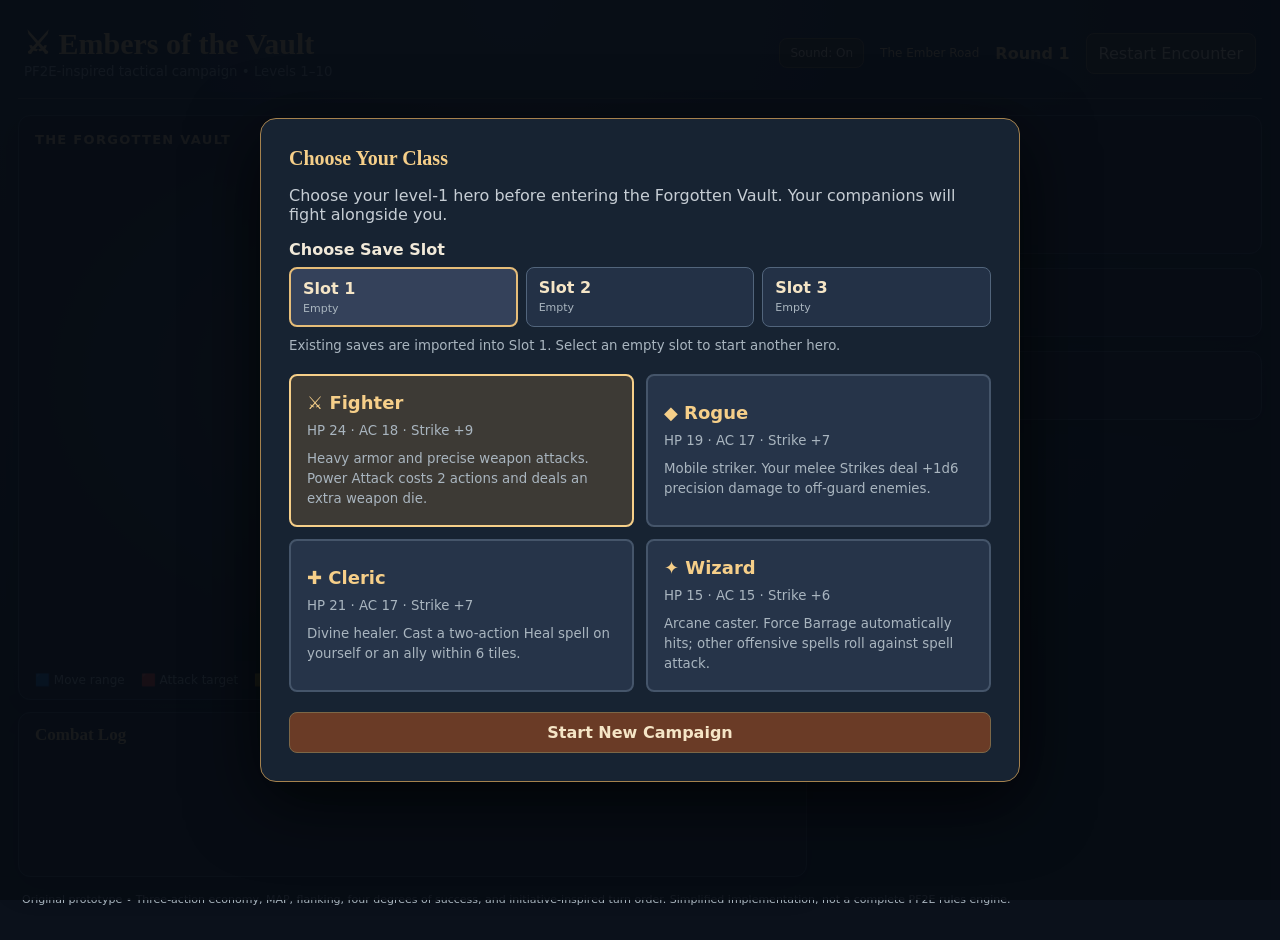
==== preview/index.html @ 152d39b6 "Restore pre-ambush baseline; develop new ambush behavior on feature branch" ====
<!doctype html><html lang="en"><head><meta charset="utf-8"><meta name="viewport" content="width=device-width,initial-scale=1"><title>Embers of the Vault</title><style>:root{color-scheme:dark;font-family:Inter,system-ui,Segoe UI,sans-serif;background:#0b111b;color:#f1e9d9}*{box-sizing:border-box}body{margin:0;background:radial-gradient(circle at 40% 0%,#26364a,#0b111b 70%)}button{font:inherit;cursor:pointer;border:1px solid #7c6747;background:#332b26;color:#f5e5c6;border-radius:8px;padding:10px 12px}button:hover:not(:disabled){background:#59412c;border-color:#f0b967}button:disabled{opacity:.35;cursor:default}#app{max-width:1510px;margin:auto;padding:18px}header{display:flex;justify-content:space-between;align-items:center;padding:8px 6px 18px;border-bottom:1px solid #4d4d50}h1{font-family:Georgia,serif;font-size:30px;color:#f6cf89;margin:0}small,.hint,footer{color:#a9b5bf}h2{font-family:Georgia,serif;color:#f6cf89;font-size:20px;margin:0 0 12px}.header-right{display:flex;align-items:center;gap:16px}#round{color:#f6cf89;font-weight:700}main{display:grid;grid-template-columns:minmax(0,1.8fr) minmax(320px,1fr);gap:16px;margin-top:16px}.arena,.panel{border:1px solid #39485a;border-radius:12px;background:#131c29;box-shadow:0 8px 30px #0005}.arena{min-height:650px;overflow:hidden}.scene-title{display:flex;justify-content:space-between;gap:12px;padding:16px;color:#e6c28b;font-weight:700;letter-spacing:.1em;font-size:13px}.scene-title span{color:#9fadb9;font-weight:400;letter-spacing:0}#battlefield{width:100%;background:radial-gradient(ellipse at 50% 44%,#32404a,#101823 73%)}#board{display:block;width:100%;height:auto;max-height:660px}.legend{display:flex;flex-wrap:wrap;gap:16px;padding:12px 16px;color:#b6c1c9;font-size:12px}aside{display:flex;flex-direction:column;gap:14px}.panel{padding:16px}.action-pips{display:flex;gap:8px;margin:12px 0}.pip{width:30px;height:30px;border:2px solid #e7bd73;border-radius:50%;background:#a96e31;box-shadow:0 0 10px #b87c3770}.pip.spent{background:transparent;opacity:.4}.actions{display:grid;grid-template-columns:1fr 1fr;gap:8px}.actions button{min-height:43px;text-align:left}.actions button.active{border-color:#68d5ff;background:#234354}.actions button.full{grid-column:1/-1;text-align:center;background:#6a3b26}.hint{font-size:13px;min-height:32px;line-height:1.5}.stats{display:flex;gap:8px;flex-wrap:wrap;font-size:13px}.stat{background:#263449;padding:7px;border-radius:6px}.unit-row{display:flex;align-items:center;gap:9px;padding:8px 0;border-bottom:1px solid #344052;font-size:13px}.unit-row:last-child{border:0}.unit-row .name{flex:1}.unit-row .hp{font-variant-numeric:tabular-nums;color:#e7caa0}.unit-row.dead{opacity:.35}.bar{width:75px;height:7px;background:#513333;border-radius:9px;overflow:hidden}.bar>div{height:100%;background:#65b879}.log-panel{flex:1;min-height:210px}#log{height:210px;overflow-y:auto;font-size:12px;line-height:1.55;color:#cad4dd}#log p{margin:0;padding:5px 0;border-bottom:1px solid #273343}#log strong{color:#eac68b}footer{font-size:11px;padding:16px 4px}.tile{stroke:#64717a;stroke-width:1.5;cursor:pointer}.tile:hover{stroke:#ffdf9c;stroke-width:3}.unit{cursor:pointer}.unit text{pointer-events:none;font-weight:800;paint-order:stroke;stroke:#111827;stroke-width:4px}.target-ring{fill:none;stroke:#f46e67;stroke-width:4;stroke-dasharray:7 5}.selected-ring{fill:none;stroke:#f9d782;stroke-width:4}@media(max-width:900px){main{grid-template-columns:1fr}.arena{min-height:0}.scene-title{flex-direction:column}.panel{padding:13px}}

.class-screen{position:fixed;inset:0;z-index:20;background:#070c14ee;display:flex;align-items:center;justify-content:center;padding:20px;overflow:auto}.class-screen.hidden{display:none}.class-dialog{width:min(760px,100%);padding:28px;border:1px solid #a5824e;border-radius:16px;background:#172332;box-shadow:0 20px 70px #000b}.class-dialog>p{color:#c6cdd4}.class-choices{display:grid;grid-template-columns:repeat(2,minmax(0,1fr));gap:12px;margin:20px 0}.class-choice{padding:16px;text-align:left;min-height:145px;background:#263449;border:2px solid #45556a}.class-choice.selected{border-color:#f6cf89;background:#3d3a35}.class-choice strong{display:block;color:#f6cf89;font-size:18px}.class-choice small{display:block;margin-top:8px;line-height:1.5}.begin-game{width:100%;font-weight:700;background:#6a3b26}.class-choices button:focus-visible,.begin-game:focus-visible{outline:3px solid #68d5ff;outline-offset:2px}@media(max-width:600px){.class-choices{grid-template-columns:1fr}.class-dialog{padding:18px}}

.campaign-stats{display:grid;grid-template-columns:repeat(3,1fr);gap:10px;margin:18px 0}.campaign-stats>div{padding:12px;background:#263449;border-radius:8px}.campaign-stats strong{display:block;color:#f6cf89;font-size:19px}.campaign-buttons{display:flex;flex-wrap:wrap;gap:10px;margin-top:20px}.campaign-buttons button:first-child{flex:1;background:#6a3b26}.campaign-buttons button:disabled{opacity:.35}.begin-game.secondary{margin-top:10px;background:#263449}#campaignInventory{line-height:1.8;color:#d4dce2}#campaignStory{line-height:1.6}#campaignBadge{font-size:12px;color:#eac68b}h3{color:#eac68b;font-family:Georgia,serif}@media(max-width:600px){.campaign-stats{grid-template-columns:1fr}.campaign-buttons{flex-direction:column}}

.camp-options{display:grid;grid-template-columns:repeat(2,minmax(0,1fr));gap:9px;margin:10px 0 20px}.camp-option{display:block;text-align:left;background:#263449;border:1px solid #586777;border-radius:8px;padding:10px;min-height:54px}.camp-option.selected{border:2px solid #f6cf89;background:#3c3c35}.camp-option:disabled{opacity:.4}.camp-option small{display:block;line-height:1.5;margin-top:5px}.camp-option strong{color:#f6cf89}.camp-note{color:#b6c1c9;font-size:13px;grid-column:1/-1}.equipment-line{padding:7px 0;color:#d4dce2}@media(max-width:600px){.camp-options{grid-template-columns:1fr}}

.hero-sheet{background:#202e40;border:1px solid #45576d;border-radius:10px;padding:14px;margin:10px 0 22px}.hero-sheet-head{display:flex;justify-content:space-between;gap:10px;align-items:center;color:#f6cf89}.hero-sheet-head span{color:#b6c1c9;font-size:12px}.hero-sheet-grid{display:grid;grid-template-columns:repeat(4,minmax(0,1fr));gap:8px;margin:14px 0}.hero-sheet-grid>div{background:#304057;border-radius:7px;padding:10px}.hero-sheet-grid small{display:block;color:#b6c1c9;font-size:11px}.hero-sheet-grid strong{display:block;font-size:22px;color:#f6cf89;margin-top:3px}.hero-breakdown{display:grid;grid-template-columns:max-content 1fr;gap:8px 14px;font-size:12px;color:#c9d2db;line-height:1.5}.hero-breakdown strong{color:#eac68b}@media(max-width:600px){.hero-sheet-grid{grid-template-columns:repeat(2,1fr)}.hero-breakdown{grid-template-columns:1fr;gap:3px}.hero-breakdown span{margin-bottom:8px}}

/* Combat layout: map and compact scrolling log share the left column. */
.battle-column{display:flex;flex-direction:column;gap:12px;min-width:0}
.battle-column .arena{min-height:0}
.battle-column #board{max-height:min(56vh,560px)}
.battle-column .log-panel{flex:none;min-height:0;padding:12px 16px}
.battle-column .log-panel h2{font-size:17px;margin-bottom:7px}
.battle-column #log{height:112px;overflow-y:auto}
@media(max-width:900px){.battle-column #board{max-height:60vh}.battle-column #log{height:110px}}

.world-map{position:relative;min-height:240px;border-radius:12px;overflow:hidden;margin:12px 0 22px;background:radial-gradient(ellipse at 65% 30%,#564a45,#243b42 65%,#1a2835);border:1px solid #6e695d}.world-links{position:absolute;inset:0;width:100%;height:100%}.world-links line{stroke:#e1b77a88;stroke-width:.55;stroke-dasharray:1.5 1.5}.map-node{position:absolute;transform:translate(-50%,-50%);width:20%;padding:10px 4px;z-index:1;font-size:11px;text-align:center;background:#263449e8}.map-node.available{border:2px solid #f6cf89;background:#55432d}.map-node.selected{box-shadow:0 0 0 3px #74c4d6}@media(max-width:600px){.world-map{min-height:300px}.map-node{width:25%;font-size:9px}}

/* Keep the top of tall campaign dialogs reachable on iPhone Safari. */
.class-screen{align-items:flex-start;justify-content:center;overflow-y:auto;overflow-x:hidden;-webkit-overflow-scrolling:touch;overscroll-behavior-y:contain;min-height:0}
.class-screen .class-dialog{flex:0 0 auto;margin:auto 0;max-width:100%}
@media(max-width:600px){.class-screen{padding:calc(12px + env(safe-area-inset-top,0px)) 12px calc(20px + env(safe-area-inset-bottom,0px))}.class-screen .class-dialog{margin:0 auto}.world-map{touch-action:pan-y}}

#exploreChoices .camp-option,#merchantChoices .camp-option{min-height:76px}#exploreChoices .camp-option:disabled,#merchantChoices .camp-option:disabled{opacity:.48}

.scouting-intel{margin:-8px 0 20px;padding:12px 14px;background:#202e40;border:1px solid #45576d;border-radius:9px}.scouting-intel h4{color:#f6cf89;margin:0 0 10px}.scouting-entry{font-size:12px;line-height:1.6;padding:8px 0;border-top:1px solid #45576d}.scouting-entry strong{color:#eac68b}.scouting-entry div{color:#d4dce2}

.expedition-map{display:flex;gap:12px;padding:18px;overflow-x:auto;min-height:220px}.expedition-stage{display:flex;flex:1;min-width:125px;flex-direction:column;gap:10px;justify-content:center}.expedition-stage strong{text-align:center;color:#eac68b;font-size:12px}.expedition-node{font-size:12px;padding:12px 6px;min-height:52px}.expedition-node.selected{outline:2px solid #74c4d6}@media(max-width:600px){.expedition-map{flex-direction:column}.expedition-stage{min-width:0;flex-direction:row;flex-wrap:wrap}.expedition-stage strong{width:100%}.expedition-node{flex:1;min-width:90px}}

.companion-sheets{display:grid;grid-template-columns:repeat(auto-fit,minmax(180px,1fr));gap:10px;margin-bottom:14px}.companion-sheet{display:flex;flex-direction:column;gap:6px;padding:12px;border:1px solid #526679;border-radius:8px;background:#172534;font-size:13px}.level-row{display:flex;flex-wrap:wrap;gap:8px;padding:12px 0;border-top:1px solid #43566a}.level-row>strong{width:100%}.level-row .camp-option{flex:1;min-width:140px}

.companion-sheets{display:grid;grid-template-columns:repeat(2,minmax(0,1fr));gap:12px;width:100%;margin-bottom:16px}.companion-choices{display:grid;grid-template-columns:repeat(2,minmax(0,1fr));gap:12px;width:100%}.companion-choices .camp-option{width:100%;min-width:0;min-height:88px;align-self:stretch}.companion-sheet{min-width:0}@media(max-width:520px){.companion-sheets,.companion-choices{grid-template-columns:1fr}}
 .save-slots-wrap{margin:10px 0 18px;text-align:left}.save-slots{display:grid;grid-template-columns:repeat(3,minmax(0,1fr));gap:8px;margin:8px 0}.save-slot{display:flex;flex-direction:column;align-items:flex-start;gap:4px;background:#233146;border:1px solid #52657c}.save-slot.selected{border:2px solid #e6bd79;background:#34415a}.save-slot small{font-size:11px;text-align:left}#soundToggle{padding:7px 10px;font-size:12px}@media(max-width:520px){.save-slots{grid-template-columns:1fr}} \n.supply-result-overlay[hidden]{display:none}.supply-result-overlay{position:fixed;inset:0;z-index:1000;background:#060b13d9;display:flex;align-items:center;justify-content:center;padding:20px;backdrop-filter:blur(5px)}.supply-result-dialog{width:min(440px,100%);border:2px solid #a67d43;border-radius:16px;background:linear-gradient(160deg,#263246,#111a27 75%);box-shadow:0 22px 90px #000c,0 0 38px #c9943b33;padding:30px;text-align:center;color:#f1e9d9}.supply-result-emblem{font-size:45px;color:#f6cf89}.supply-result-dialog h2{font-size:26px;margin:10px 0}.supply-result-dialog p{color:#bfc9d4;line-height:1.5}.supply-result-entry{background:#101a29;border:1px solid #425166;border-radius:9px;padding:12px;margin:9px 0;font-weight:700}.supply-result-rare{border-color:#f1c26b;background:#48351d;color:#ffdc94}.supply-result-rare small{display:block;font-size:12px;margin-top:5px;color:#e9c78e}.supply-result-dialog button{margin-top:15px;min-width:190px;background:#70502c;border-color:#e3b56a}.supply-result-dialog button:focus-visible{outline:3px solid #fff;outline-offset:3px}</style></head><body><div id="app"><div id="classScreen" class="class-screen"><div class="class-dialog"><h2>Choose Your Class</h2><p>Choose your level-1 hero before entering the Forgotten Vault. Your companions will fight alongside you.</p><div class="save-slots-wrap"><strong>Choose Save Slot</strong><div id="saveSlots" class="save-slots"></div><small>Existing saves are imported into Slot 1. Select an empty slot to start another hero.</small></div><div id="classChoices" class="class-choices"><p id="classLoading">Loading available classes…</p></div><button id="beginGame" class="begin-game">Start New Campaign</button><button id="continueGame" class="begin-game secondary" hidden>Continue Saved Campaign</button></div></div><div id="campaignScreen" class="class-screen hidden" role="dialog" aria-label="Campaign camp"><div class="class-dialog"><h2 id="campaignTitle">The Ember Road</h2><p id="campaignStory"></p><div id="campaignStats" class="campaign-stats"></div><h3>Choose Your Route</h3><div id="worldMap" class="world-map"></div><h3>Exploration</h3><div id="exploreChoices" class="camp-options"></div><div id="scoutingIntel" class="scouting-intel" aria-live="polite"></div><h3>Traveling Merchant</h3><div id="merchantChoices" class="camp-options"></div><h3>Your Character</h3><div id="campHeroSheet"></div><h3>Level-Up Choices</h3><div id="featChoices" class="camp-options"></div><h3>Equipment & Inventory</h3><div id="campaignInventory"></div><div id="equipmentChoices" class="camp-options"></div><h3>Choose Two Companions</h3><div id="partyChoices" class="camp-options"></div><div class="campaign-buttons"><button id="campaignNext">Continue Adventure</button><button id="campaignRest">Rest at Camp</button><button id="campaignNew">New Campaign</button></div><p class="hint" id="campaignNote"></p></div></div><header><div><h1>⚔ Embers of the Vault</h1><small>PF2E-inspired tactical campaign • Levels 1–10</small></div><div class="header-right"><button id="soundToggle" type="button" aria-pressed="true" title="Toggle combat sound effects">Sound: On</button><span id="campaignBadge">The Ember Road</span><span id="round">Round 1</span><button id="restart">Restart Encounter</button></div></header><main><div class="battle-column"><section class="arena"><div class="scene-title"><strong id="encounterTitle">THE FORGOTTEN VAULT</strong> <span>Click a highlighted tile to move or an enemy to attack</span></div><div id="battlefield"><svg id="board" viewBox="0 0 980 620" role="img" aria-label="Isometric tactical battle grid"></svg></div><div class="legend"><span>🟦 Move range</span><span>🟥 Attack target</span><span>🟨 Selected</span><span>⚔ Critical: +10 over AC</span></div></section><section class="panel log-panel"><h2>Combat Log</h2><div id="log" aria-live="polite"></div></section></div><aside><section class="panel"><h2 id="actorName">Your turn</h2><div id="actorStats"></div><div class="action-pips" id="pips"></div><div id="actions" class="actions"></div><p class="hint" id="hint"></p></section><section class="panel"><h2>Character Sheet</h2><div id="combatHeroSheet"></div></section><section class="panel"><h2>Party & Enemies</h2><div id="roster"></div></section></aside></main><footer>Original prototype • Three-action economy, MAP, flanking, four degrees of success, and initiative-inspired turn order. Simplified implementation, not a complete PF2E rules engine.</footer></div><script>window.addEventListener('error',function(e){var c=document.getElementById('classChoices');if(c&&document.getElementById('classLoading'))c.innerHTML='<p style="color:#ffb4a8">Game startup failed. Please report: '+String(e.message).replace(/[&<>]/g,'')+'</p>';});</script><script>'use strict';
const W=9,H=8,CX=490,CY=105,TW=90,TH=45;
const terrain=new Set(['3,2','5,3','2,5','6,5']);
const classes={
fighter:{name:'Fighter',hp:24,ac:18,attack:9,damage:8,icon:'⚔',color:'#6ab5e8',special:'Power Attack',description:'Heavy armor and precise weapon attacks. Power Attack costs 2 actions and deals an extra weapon die.'},
rogue:{name:'Rogue',hp:19,ac:17,attack:7,damage:6,icon:'◆',color:'#a7d5a2',special:'Sneak Attack',description:'Mobile striker. Your melee Strikes deal +1d6 precision damage to off-guard enemies.'},
cleric:{name:'Cleric',hp:21,ac:17,attack:7,spellAttack:8,damage:6,icon:'✚',color:'#e6c883',special:'Heal',description:'Divine healer. Cast a two-action Heal spell on yourself or an ally within 6 tiles.'},
wizard:{name:'Wizard',hp:15,ac:15,attack:6,spellAttack:9,damage:4,icon:'✦',color:'#b6a3f1',special:'Force Barrage',description:'Arcane caster. Force Barrage automatically hits; other offensive spells roll against spell attack.'}
};
let chosenClass='fighter',started=false,specialMode=false;
let soundEnabled=true,audioContext=null;
function playSound(kind){if(!soundEnabled)return;try{const Audio=window.AudioContext||window.webkitAudioContext;if(!Audio)return;audioContext=audioContext||new Audio();if(audioContext.state==='suspended')audioContext.resume();const now=audioContext.currentTime,osc=audioContext.createOscillator(),gain=audioContext.createGain();osc.type=kind==='hit'?'triangle':kind==='spell'?'sine':'square';osc.frequency.setValueAtTime(kind==='hit'?170:kind==='spell'?480:340,now);osc.frequency.exponentialRampToValueAtTime(kind==='hit'?90:kind==='spell'?720:260,now+.13);gain.gain.setValueAtTime(kind==='hit'?.11:.045,now);gain.gain.exponentialRampToValueAtTime(.001,now+(kind==='hit'?.22:.17));osc.connect(gain);gain.connect(audioContext.destination);osc.start(now);osc.stop(now+.18)}catch(e){console.warn('Sound unavailable',e)}}
function playMiss(kind='melee',critical=false){
 if(!soundEnabled)return;
 try{
  const Audio=window.AudioContext||window.webkitAudioContext;if(!Audio)return;
  audioContext=audioContext||new Audio();if(audioContext.state==='suspended')audioContext.resume();
  const now=audioContext.currentTime;
  // Melee: airy descending whoosh. Spell: hollow dissipating shimmer.
  // Critical failures have a slightly longer, lower-pitched finish.
  const notes=kind==='spell'?
    [['sine',610,205,.060,0,.18],['triangle',880,340,.027,.045,critical?.29:.19]]:
    [['sawtooth',310,110,.048,0,.13],['triangle',225,75,.032,.045,critical?.25:.14]];
  for(const [type,from,to,volume,delay,duration] of notes){
   const osc=audioContext.createOscillator(),gain=audioContext.createGain(),t=now+delay;
   osc.type=type;osc.frequency.setValueAtTime(from,t);osc.frequency.exponentialRampToValueAtTime(to,t+duration);
   gain.gain.setValueAtTime(.0001,t);gain.gain.linearRampToValueAtTime(volume,t+.012);
   gain.gain.exponentialRampToValueAtTime(.0001,t+duration);
   osc.connect(gain);gain.connect(audioContext.destination);osc.start(t);osc.stop(t+duration+.015);
  }
 }catch(e){console.warn('Miss sound unavailable',e)}
}
function playCriticalHit(){
 if(!soundEnabled)return;
 try{
  const Audio=window.AudioContext||window.webkitAudioContext;if(!Audio)return;
  audioContext=audioContext||new Audio();if(audioContext.state==='suspended')audioContext.resume();
  const now=audioContext.currentTime;
  // Original layered critical-hit sting: impact, low thump, and bright metallic finish.
  for(const [type,start,end,volume,delay,duration] of [
   ['sawtooth',340,68,.13,0,.20],['triangle',115,43,.19,.015,.29],
   ['square',1046.5,783.99,.045,.075,.17],['sine',1567.98,1174.66,.038,.115,.21]
  ]){
   const osc=audioContext.createOscillator(),gain=audioContext.createGain(),t=now+delay;
   osc.type=type;osc.frequency.setValueAtTime(start,t);osc.frequency.exponentialRampToValueAtTime(end,t+duration);
   gain.gain.setValueAtTime(.0001,t);gain.gain.linearRampToValueAtTime(volume,t+.009);
   gain.gain.exponentialRampToValueAtTime(.0001,t+duration);
   osc.connect(gain);gain.connect(audioContext.destination);osc.start(t);osc.stop(t+duration+.015);
  }
 }catch(e){console.warn('Critical hit audio unavailable',e)}
}
let endingMusicNodes=[];
function stopEndingMusic(){for(const node of endingMusicNodes){try{node.stop()}catch(e){}}endingMusicNodes=[]}
function playEndingMusic(outcome){
 if(!soundEnabled)return;
 try{
  const Audio=window.AudioContext||window.webkitAudioContext;if(!Audio)return;
  audioContext=audioContext||new Audio();if(audioContext.state==='suspended')audioContext.resume();
  stopEndingMusic();
  // Original, short melodies composed for Embers of the Vault; no external audio assets.
  const victory=[[392,0,.20],[523.25,.21,.20],[659.25,.42,.20],[783.99,.63,.34],[659.25,1.02,.15],[783.99,1.20,.18],[1046.5,1.42,.58]];
  const defeat=[[392,0,.32],[369.99,.35,.32],[311.13,.70,.37],[261.63,1.12,.50],[196,1.68,.76]];
  const notes=outcome==='victory'?victory:defeat,now=audioContext.currentTime+.035;
  for(const [frequency,offset,duration] of notes){
   const osc=audioContext.createOscillator(),gain=audioContext.createGain();
   osc.type=outcome==='victory'?'triangle':'sine';osc.frequency.setValueAtTime(frequency,now+offset);
   gain.gain.setValueAtTime(.0001,now+offset);
   gain.gain.linearRampToValueAtTime(.085,now+offset+.025);
   gain.gain.setValueAtTime(.07,now+offset+Math.max(.04,duration-.09));
   gain.gain.exponentialRampToValueAtTime(.0001,now+offset+duration);
   osc.connect(gain);gain.connect(audioContext.destination);
   osc.start(now+offset);osc.stop(now+offset+duration+.02);endingMusicNodes.push(osc);
  }
 }catch(e){console.warn('Ending music unavailable',e)}
}
function toggleSound(){soundEnabled=!soundEnabled;const b=document.getElementById('soundToggle');if(b){b.textContent=soundEnabled?'Sound: On':'Sound: Off';b.setAttribute('aria-pressed',String(soundEnabled))}if(soundEnabled)playSound('ui');else stopEndingMusic()}
const SAVE_KEY='embers-vault-campaign-v1';
const SLOT_PREFIX='embers-vault-save-slot-v2-';
const SLOT_COUNT=3;
let activeSlot=1;
const chapters=[
{title:'The Forgotten Vault',story:'A sealed crypt has opened beneath the old road. Find the missing brass key before the raiders claim it.',xp:500,silver:18,loot:'Runed Brass Key',enemies:[]},
{title:'The Ashen Crossing',story:'Tracks lead to a ruined crossing. A band of raiders guards the bridge to the ember shrine.',xp:500,silver:26,loot:'Reinforced Armor',enemies:[{id:'bandit1',name:'Ash Raider',x:6,y:1,hp:18,ac:16,attack:8,damage:6,init:18,icon:'☠'},{id:'bandit2',name:'Bridge Archer',x:7,y:2,hp:16,ac:16,attack:7,damage:5,init:13,icon:'➶'},{id:'brute',name:'Ashen Brute',x:7,y:0,hp:28,ac:17,attack:9,damage:8,init:11,icon:'♜'}]},
{title:'The Ember Shrine',story:'The warden of the shrine awakens. Defeat its guardians and recover the ember relic.',xp:600,silver:45,loot:'Emberforged Weapon',enemies:[{id:'cult1',name:'Ember Acolyte',x:6,y:1,hp:21,ac:17,attack:9,damage:7,init:18,icon:'✦'},{id:'cult2',name:'Shrine Sentinel',x:7,y:2,hp:24,ac:18,attack:9,damage:7,init:13,icon:'♜'},{id:'boss3',name:'Ember Warden',x:7,y:0,hp:38,ac:19,attack:10,damage:9,init:11,icon:'🔥'}]}
];
const items={
'Runed Brass Key':{slot:null,description:'Quest item. Opens the way to the shrine.'},
'Reinforced Armor':{slot:'armor',description:'+1 AC while equipped.'},
'Emberforged Weapon':{slot:'weapon',description:'+2 Strike attack and damage while equipped.'},'Warded Cloak':{slot:'armor',description:'+1 AC while equipped.'},'Cinder Talisman':{slot:'armor',description:'+2 AC while equipped.'},'Ashen Crown':{slot:null,description:'Final trophy.'}
};

const TIER_NAMES=['Worn','Forged','Enchanted','Runic','Legendary'];
for(let tier=1;tier<=5;tier++){
 const name=TIER_NAMES[tier-1],level=2*tier-1;
 items[name+' Vanguard Blade']={slot:'weapon',level,attack:tier,damage:tier,description:'Level '+level+' · +'+tier+' melee attack and damage.'};
 items[name+' Guardian Armor']={slot:'armor',level,ac:tier,description:'Level '+level+' · +'+tier+' AC.'};
 items[name+' Mystic Focus']={slot:'focus',level,spellAttack:tier,spellDamage:tier,description:'Level '+level+' · +'+tier+' spell attack and damage.'};
}
function equipmentBonus(slot,stat){const id=campaign?.equipment?.[slot],item=items[id];if(!item||item.slot!==slot||(item.level||1)>campaign.level)return 0;if(id==='Cinder Talisman'&&stat==='ac')return 2;if(['Reinforced Armor','Warded Cloak'].includes(id)&&stat==='ac')return 1;if(id==='Emberforged Weapon'&&['attack','damage'].includes(stat))return 2;return item[stat]||0}
function grantTreasure(chance=1){if(Math.random()>=chance)return null;const tier=Math.min(5,Math.ceil(campaign.level/2)),pool=Object.entries(items).filter(([name,item])=>item.level===2*tier-1&&item.slot&&!campaign.inventory.includes(name)).map(([name])=>name);if(!pool.length)return null;const name=pool[Math.floor(Math.random()*pool.length)];campaign.inventory.push(name);return name}
const companions={
cleric:{name:'Mira • Cleric',hp:19,ac:16,attack:6,spellAttack:8,damage:5,init:16,icon:'✚',color:'#e6c883',description:'Support healer. Casts Heal on wounded allies.'},
rogue:{name:'Vex • Rogue',hp:17,ac:17,attack:7,damage:6,init:19,icon:'◆',color:'#a7d5a2',description:'Fast melee skirmisher.'},
fighter:{name:'Bram • Fighter',hp:25,ac:18,attack:8,damage:8,init:14,icon:'⚔',color:'#8ab6dc',description:'Armored front-line defender.'},
wizard:{name:'Lyra • Wizard',hp:15,ac:15,attack:6,spellAttack:9,damage:4,init:17,icon:'✦',color:'#b9a1e6',description:'Casts ranged Force Barrage.'}
};
const feats={
fighter:[{id:'heavy_strike',name:'Forceful Assault',description:'Your two-action Power Attack deals +4 additional damage on a hit.'},{id:'iron_guard',name:'Iron Guard',description:'Gain +1 AC at all times.'}],
rogue:[{id:'precise_sneak',name:'Precise Sneak',description:'Sneak Attack deals an extra 1d6 precision damage against flanked foes.'},{id:'nimble_defense',name:'Nimble Defense',description:'Gain +1 AC at all times.'}],
cleric:[{id:'healing_hands',name:'Healing Hands',description:'Your Heal spell restores an extra 4 HP.'},{id:'blessed_armor',name:'Blessed Armor',description:'Gain +1 AC at all times.'}],
wizard:[{id:'potent_barrage',name:'Potent Barrage',description:'Force Barrage deals an extra 1d4 force damage.'},{id:'arcane_ward',name:'Arcane Ward',description:'Gain +1 AC at all times.'}]
};

const levelPaths={
fighter:['Shield Training|Powerful Strikes','Guarded Advance|Battle Accuracy','Endurance|Crushing Force','Iron Guard|Deadly Aim','Veteran Fortitude|Heavy Blows','Bulwark|Weapon Focus','Indomitable|Brutal Assault','Defender|Champion Strike','Last Stand|Precision Master','Legendary Armor|Legendary Weapon'],
rogue:['Quick Escape|Sharp Blades','Shadow Guard|Precise Aim','Survivor|Backstabber','Ghost Step|Keen Strike','Evasion|Ambush','Tenacity|Deadly Precision','Shadow Cloak|Lethal Edge','Uncatchable|Master Strike','Phantom|Assassin','Untouchable|Perfect Aim'],
cleric:['Sacred Guard|Divine Strike','Blessed Armor|Holy Aim','Faithful Heart|Radiant Force','Sanctuary|Smite','Aegis|Consecration','Grace|Judgment','Divine Shelter|Sacred Power','Steadfast Faith|Purifying Strike','Miracle Guard|Avenger','Exalted Ward|Exalted Weapon'],
wizard:['Arcane Shield|Focused Bolts','Mystic Armor|Spell Precision','Runic Vitality|Arcane Force','Spell Ward|Battle Mage','Protective Sigils|Charged Casting','Mana Shield|Focused Power','Prismatic Guard|Eldritch Aim','Runic Armor|Arcane Surge','Astral Barrier|Master Evoker','Archmage Ward|Archmage Power']
};
const spellDescriptions={"Arcane Lance":"Ranged magic attack: solid single-target damage (2d8 + level).","Frost Lance":"Ranged magic attack: 2d6 + level cold damage; hit reduces target movement next turn.","Storm Lance":"Ranged magic attack: 2d8 + level lightning damage; hit arcs 1d6 to another adjacent enemy.","Flame Lance":"Ranged magic attack: 2d6 + level fire damage; hit inflicts a burning 1d4 damage at start of target turn.","Divine Lance":"Ranged magic attack: 2d8 + level radiant damage.","Sunfire":"Ranged magic attack: 2d6 + level radiant damage; on hit heals the lowest-HP ally 1d6 + level.","Judgment":"Ranged magic attack: 2d8 + level radiant damage; on hit reduces target attack by 1 for the encounter.","Sacred Flame":"Ranged magic attack: 2d6 + level fire damage; on hit grants Kael +2 AC until next turn."};
const martialPaths={"rogue":{"3":[["Improved Sneak Attack","sneakDice",1,"Passive +1d6 Sneak Attack when ally adjacent to target."],["Dirty Trick","technique",0,"2 actions: hit reduces enemy AC by 1."]],"5":[["Deadly Precision","sneakDice",1,"Passive stacking +1d6 Sneak Attack."],["Bleeding Cut","technique",0,"2 actions: hit inflicts persistent 1d4 bleed."]],"7":[["Master Sneak Attack","sneakDice",1,"Passive stacking +1d6 Sneak Attack."],["Crippling Strike","technique",0,"2 actions: hit slows enemy next Stride."]],"9":[["Assassin's Precision","sneakDice",1,"Passive stacking +1d6 Sneak Attack."],["Exposing Strike","technique",0,"2 actions: hit reduces enemy AC by 2."]]},"fighter":{"3":[["Defensive Stance","technique",0,"1 action: +2 AC until next turn, 3 temporary HP."],["Sweeping Strike","technique",0,"2 actions: Strike all adjacent enemies."]],"5":[["Rallying Strike","technique",0,"2 actions: hit heals 5 + level HP."],["Whirlwind Strike","technique",0,"2 actions: Strike all adjacent enemies with +1d6 each hit."]],"7":[["Iron Resolve","damageReduction",2,"Passive: prevent 2 damage per incoming hit."],["Cleaving Arc","technique",0,"2 actions: Strike all adjacent enemies with +1d8 each hit."]],"9":[["Bastion","hp",10,"Passive: +10 maximum HP."],["Tempest Sweep","technique",0,"2 actions: Strike all adjacent enemies with +2d6 each hit."]]}};
function adjacentAlly(a,t){return units.some(v=>v!==a&&alive(v)&&v.team===a.team&&dist(v,t)===1)}
const clericPaths={"3":[["Renewing Prayer","support",0,"2 actions, range 6: heal an ally 2d8 + level HP and grant 3 temporary HP."],["Divine Lance","spell",0,"2 actions, range 6: 2d8 + level radiant damage vs AC."]],"5":[["Blessing of Valor","support",0,"2 actions, range 6: grant an ally +2 to melee and spell attacks for 2 rounds."],["Judgment","spell",0,"2 actions, range 6: 2d8 + level radiant damage; hit reduces enemy attack by 1."]],"7":[["Restorative Wave","support",0,"2 actions: heal every living ally 1d8 + level HP."],["Withering Brand","spell",0,"2 actions, range 6: 2d6 + level radiant damage; hit reduces enemy AC by 2."]],"9":[["Sanctuary Aura","support",0,"2 actions: grant every living ally 5 temporary HP and +2 AC for 2 rounds."],["Searing Verdict","spell",0,"2 actions, range 6: 2d8 + level fire damage; hit inflicts persistent 1d4 burning damage."]]};
const wizardPaths={"3":[["Flame Burst","area",0,"2 actions, range 6: 2d6 + level fire damage in a circular radius of 2 tiles."],["Frost Lance","spell",0,"2 actions, range 6: 2d6 + level cold damage; hit slows next enemy Stride."]],"5":[["Thunderstorm","area",0,"2 actions, range 6: 2d6 + level lightning damage in a circular radius of 3 tiles."],["Flame Lance","spell",0,"2 actions, range 6: 2d6 + level fire damage; hit burns target for 1d4 next turn."]],"7":[["Meteor Shower","area",0,"2 actions, range 6: 3d6 + level fire damage in a circular radius of 4 tiles."],["Crippling Ray","spell",0,"2 actions, range 6: 3d8 + level force damage; hit reduces enemy attack by 2."]],"9":[["Arcane Cataclysm","area",0,"2 actions, range 6: 4d6 + level arcane damage in a circular radius of 5 tiles."],["Doom Bolt","spell",0,"2 actions, range 6: 4d8 + level force damage; hit reduces enemy AC by 2."]]};
function choicesAt(level,classId=campaign.classId){if(classId==='wizard'&&wizardPaths[level])return wizardPaths[level].map((o,i)=>({id:i?'b':'a',name:o[0],stat:o[1],amount:o[2],description:o[3]}));if(classId==='cleric'&&clericPaths[level])return clericPaths[level].map((o,i)=>({id:i?'b':'a',name:o[0],stat:o[1],amount:o[2],description:o[3]}));if(martialPaths[classId]?.[level])return martialPaths[classId][level].map((o,i)=>({id:i?'b':'a',name:o[0],stat:o[1],amount:o[2],description:o[3]}));if(['fighter','rogue'].includes(classId)&&(level===3||level===5)){const names=classId==='fighter'?(level===3?['Shield Bash','Sweeping Strike']:['Sundering Blow','Rallying Strike']):(level===3?['Dirty Trick','Twin Cut']:['Shadow Strike','Bleeding Cut']);return names.map((name,i)=>({id:i?'b':'a',name,stat:'technique',amount:level}))}if(['wizard','cleric'].includes(classId)&&(level===3||level===5)){const names=classId==='wizard'?(level===3?['Arcane Lance','Frost Lance']:['Storm Lance','Flame Lance']):(level===3?['Divine Lance','Sunfire']:['Judgment','Sacred Flame']);return names.map((name,i)=>({id:i?'b':'a',name,stat:'spell',amount:level===3?1:2,description:spellDescriptions[name]}))}const names=levelPaths[classId]?.[level-1]?.split('|')||[];return names.map((name,i)=>({id:i?'b':'a',name,stat:i?(level%2?(['wizard','cleric'].includes(classId)?'spellDamage':'damage'):(['wizard','cleric'].includes(classId)?'spellAttack':'attack')):(level%2?'hp':'ac'),amount:i?(level%2?2:1):(level%2?5:1)}))}
function npcPicks(id){return campaign?.npcLevelPicks?.[id]||{}}
function npcPickBonus(id,stat){return Object.entries(npcPicks(id)).reduce((sum,[level,pick])=>{const option=choicesAt(+level,id).find(o=>o.id===pick);return sum+(option?.stat===stat?option.amount:0)},0)}
function npcChoices(id){return [3,5,7,9].map(level=>{const option=choicesAt(level,id).find(o=>o.id===npcPicks(id)[level]);return option?{...option,level}:null}).filter(Boolean)}
function developCompanions(){if(!campaign)return;campaign.npcLevelPicks=campaign.npcLevelPicks||{};let changed=false;for(const id of Object.keys(companions)){const picks=campaign.npcLevelPicks[id]||{};campaign.npcLevelPicks[id]=picks;for(let level=1;level<=campaign.level;level++){if(picks[level]&&choicesAt(level,id).some(o=>o.id===picks[level]))continue;const options=choicesAt(level,id);if(!options.length)continue;const choice=options[Math.floor(Math.random()*options.length)];picks[level]=choice.id;changed=true}}if(changed)saveCampaign()}
function npcTechnique(u,target,tech){const name=tech.name;if(name==='Defensive Stance'){u.guarded=true;u.tempHp=Math.max(u.tempHp||0,3);actions--;say(escapeHTML(u.name.split(' •')[0])+' uses Defensive Stance (+2 AC, 3 temporary HP).');return true}
if(dist(u,target)!==1||actions<2)return false;
const multi=['Sweeping Strike','Whirlwind Strike','Cleaving Arc','Tempest Sweep'].includes(name);const targets=multi?units.filter(v=>alive(v)&&v.team==='enemy'&&dist(u,v)===1):[target];actions-=2;say(escapeHTML(u.name.split(' •')[0])+' uses '+escapeHTML(name)+'.');
for(const enemy of targets){if(finished)break;const hp=enemy.hp;const extra=name==='Whirlwind Strike'?{sides:6,count:1}:name==='Cleaving Arc'?{sides:8,count:1}:name==='Tempest Sweep'?{sides:6,count:2}:null;strike(u,enemy,extra);if(enemy.hp<hp){if(name==='Rallying Strike')u.hp=Math.min(u.max,u.hp+5+campaign.level);if(name==='Dirty Trick')enemy.ac=Math.max(10,enemy.ac-1);if(name==='Exposing Strike')enemy.ac=Math.max(10,enemy.ac-2);if(name==='Bleeding Cut')enemy.bleeding=1;if(name==='Crippling Strike')enemy.slowedTurns=1}}
return true}
function pickBonus(stat){return Object.entries(campaign?.levelPicks||{}).reduce((sum,[level,id])=>{const o=choicesAt(+level).find(x=>x.id===id);return sum+(o?.stat===stat?o.amount:0)},0)}
function learnedTechniques(){return [3,5,7,9].filter(l=>current()?.id==='hero'&&['fighter','rogue'].includes(campaign.classId)&&campaign.levelPicks?.[l]).map(l=>({level:l,...choicesAt(l).find(o=>o.id===campaign.levelPicks[l])})).filter(o=>o.stat==='technique')}
function learnedSpells(){return [3,5,7,9].filter(l=>current()?.id==='hero'&&['wizard','cleric'].includes(campaign.classId)&&campaign.levelPicks?.[l]).map(l=>({level:l,...choicesAt(l).find(o=>o.id===campaign.levelPicks[l])})).filter(o=>o.stat==='spell'||o.stat==='support'||o.stat==='area')}
function damageDice(sides,count,flat){const rolls=Array.from({length:count},()=>roll(sides));return {total:rolls.reduce((a,b)=>a+b,0)+flat,expression:rolls.map(n=>'d'+sides+'('+n+')').join(' + ')+(flat?' + '+flat:'')}}
function magicAttack(caster,target,name,damage){const die=roll(20),bonus=(caster.spellAttack??caster.attack)+(caster.attackBuff||0),ac=target.ac+(target.guarded?2:0)+(target.wardRounds?2:0),total=die+bonus;let degree=total>=ac+10?3:total>=ac?2:total<=ac-10?0:1;if(die===20)degree=Math.min(3,degree+1);if(die===1)degree=Math.max(0,degree-1);if(degree===3)playCriticalHit();else if(degree<2)playMiss('spell',degree===0);else playSound('spell');const dice=degree>=2?damage():null,dealt=dice?dice.total*(degree===3?2:1):0;target.hp=Math.max(0,target.hp-dealt);say('<strong>'+escapeHTML(caster.name.split(' •')[0])+'</strong> casts '+escapeHTML(name)+': d20 '+die+' + '+bonus+' = '+total+' vs AC '+ac+' — '+(['critical miss','miss','hit','critical hit'][degree])+(dice?' · damage '+dice.expression+(degree===3?' × 2':'')+' = '+dealt:' · no damage')+'.');if(!alive(target))say('<strong>'+escapeHTML(target.name)+' falls!</strong>');checkEnd();return dealt}
function forceBarrage(caster,target){playSound('spell');const dice=damageDice(4,2+Math.floor((campaign.level-1)/2),2+campaign.level-1+(caster.spellDamage||0)),dealt=dice.total;target.hp=Math.max(0,target.hp-dealt);say('<strong>'+escapeHTML(caster.name.split(' •')[0])+'</strong> casts Force Barrage: automatic hit · damage '+dice.expression+' = '+dealt+' force damage.');if(!alive(target))say('<strong>'+escapeHTML(target.name)+' falls!</strong>');checkEnd()}
function castLearnedSpell(caster,target,name){const before=target.hp;magicAttack(caster,target,name,()=>{const dice=['Arcane Lance','Storm Lance','Divine Lance','Judgment','Searing Verdict','Crippling Ray','Doom Bolt'].includes(name)?8:6;const count=name==='Doom Bolt'?4:name==='Crippling Ray'?3:2;return damageDice(dice,count,campaign.level+(caster.spellDamage||0))});if(target.hp>=before||finished)return;
if(name==='Crippling Ray'){target.attack=Math.max(0,target.attack-2);say(escapeHTML(target.name)+' suffers -2 attack for this encounter.')}if(name==='Doom Bolt'){target.ac=Math.max(10,target.ac-2);say(escapeHTML(target.name)+' loses 2 AC for this encounter.')}if(name==='Frost Lance'){target.slowedTurns=1;say(escapeHTML(target.name)+' is chilled: next Stride moves only 2 tiles.')}
if(name==='Flame Lance'){target.burning=1;say(escapeHTML(target.name)+' is burning: 1d4 damage at start of next turn.')}
if(name==='Withering Brand'){target.ac=Math.max(10,target.ac-2);say(escapeHTML(target.name)+' loses 2 AC for this encounter.')}if(name==='Searing Verdict'){target.burning=1;say(escapeHTML(target.name)+' is burning for 1d4 damage at the start of its turn.')}if(name==='Judgment'){target.attack=Math.max(0,target.attack-1);say(escapeHTML(target.name)+' suffers −1 attack for this encounter.')}
if(name==='Sacred Flame'){caster.guarded=true;say('Sacred Flame grants +2 AC until the next turn.')}
if(name==='Sunfire'){const ally=units.filter(v=>v.team===caster.team&&alive(v)).sort((a,b)=>a.hp/a.max-b.hp/b.max)[0];if(ally){const n=roll(6)+campaign.level;ally.hp=Math.min(ally.max,ally.hp+n);say(escapeHTML(ally.name)+' recovers '+n+' HP from Sunfire.')}}
if(name==='Storm Lance'){const other=units.find(v=>v!==target&&v.team===target.team&&alive(v)&&dist(v,target)<=1);if(other){const n=roll(6);other.hp=Math.max(0,other.hp-n);say('Lightning arcs to '+escapeHTML(other.name)+' for '+n+' damage.');checkEnd()}}
}
function castAreaSpell(caster,x,y,name){const radius=name==='Flame Burst'?2:name==='Thunderstorm'?3:name==='Meteor Shower'?4:5;const diceCount=name==='Arcane Cataclysm'?4:name==='Meteor Shower'?3:2;const targets=units.filter(v=>alive(v)&&v.team!==caster.team&&areaDistance(v,{x,y})<=radius);say('<strong>'+escapeHTML(name)+'</strong> affects '+targets.length+' enemy targets within '+radius+' tiles.');for(const target of targets){if(finished)break;magicAttack(caster,target,name,()=>damageDice(6,diceCount,campaign.level+(caster.spellDamage||0)))}}
function castSupportSpell(caster,target,name){const allies=units.filter(v=>v.team===caster.team&&alive(v));if(name==='Renewing Prayer'){const dice=damageDice(8,2,campaign.level);const restored=Math.min(target.max-target.hp,dice.total);target.hp+=restored;target.tempHp=(target.tempHp||0)+3;say('<strong>Renewing Prayer</strong> heals '+escapeHTML(target.name)+': '+dice.expression+' = '+restored+' HP, plus 3 temporary HP.')}
else if(name==='Blessing of Valor'){target.attackBuff=2;target.attackBuffRounds=2;say('<strong>Blessing of Valor</strong>: '+escapeHTML(target.name)+' gains +2 to melee and spell attacks for 2 rounds.')}
else if(name==='Restorative Wave'){for(const ally of allies){const dice=damageDice(8,1,campaign.level);const healed=Math.min(ally.max-ally.hp,dice.total);ally.hp+=healed;say('<strong>Restorative Wave</strong> heals '+escapeHTML(ally.name)+': '+dice.expression+' = '+healed+' HP.')}}else if(name==='Sanctuary Aura'){for(const ally of allies){ally.tempHp=(ally.tempHp||0)+5;ally.wardRounds=2;say('<strong>Sanctuary Aura</strong> shields '+escapeHTML(ally.name)+' with 5 temporary HP and +2 AC for 2 rounds.')}}}
function missingPick(){if(!campaign?.expedition)return false;for(let level=1;level<=campaign.level;level++)if(!campaign.levelPicks?.[level])return true;return false}
function companionSheet(){developCompanions();return '<div class="companion-sheets">'+campaign.party.map(id=>{const c=companions[id],l=campaign.level-1,max=c.hp+l*7+npcPickBonus(id,'hp'),hp=Math.min(max,campaign.companionHp[id]??max),choices=Object.entries(npcPicks(id)).map(([level,pick])=>{const o=choicesAt(+level,id).find(x=>x.id===pick);return o?'Lv '+level+': '+o.name:''}).filter(Boolean);return '<div class="companion-sheet"><strong>'+escapeHTML(c.name)+' · Level '+campaign.level+'</strong><span>HP '+hp+'/'+max+' · AC '+(c.ac+l+npcPickBonus(id,'ac'))+'</span><span>Strike +'+(c.attack+l+npcPickBonus(id,'attack'))+' · Damage '+(c.damage+Math.floor(l/2)+npcPickBonus(id,'damage'))+'</span><span>Initiative +'+c.init+'</span><small>Self-selected improvements: '+escapeHTML(choices.join(' · ')||'None')+'</small></div>'}).join('')+'</div>'}
function levelPicker(){return '<div class="camp-note">Choose one permanent improvement per level (1–10). Each level offers two options.</div>'+Array.from({length:campaign.level},(_,i)=>{const level=i+1,chosen=campaign.levelPicks?.[level],opts=choicesAt(level);return '<div class="level-row"><strong>Level '+level+(chosen?' — '+escapeHTML(opts.find(o=>o.id===chosen)?.name||chosen):' — Choose one')+'</strong>'+(chosen?'':opts.map(o=>{const category=o.stat==='area'?'Area Spell · Elemental Devastation':o.stat==='spell'?(campaign.classId==='wizard'?'Debuff Spell · Arcane Affliction':'Damage / Debuff Spell · Judgment'):o.stat==='support'?'Support Spell · Restoration':o.stat==='technique'?'Combat Technique':o.stat==='sneakDice'?'+'+o.amount+' stacking Sneak Attack d6':o.stat==='damageReduction'?'+'+o.amount+' damage reduction':o.stat==='hp'?'+'+o.amount+' maximum HP':o.stat==='ac'?'+'+o.amount+' AC':o.stat==='spellAttack'?'+'+o.amount+' Spell attack bonus':o.stat==='spellDamage'?'+'+o.amount+' Spell damage':o.stat==='attack'?'+'+o.amount+' Melee Strike bonus':'+'+o.amount+' Melee Strike damage';return '<button class="camp-option" data-level="'+level+'" data-pick="'+o.id+'"><strong>'+escapeHTML(o.name)+'</strong><small>'+category+'</small>'+(o.description?'<small>'+escapeHTML(o.description)+'</small>':'')+'</button>'}).join(''))+'</div>'}).join('')}
let campaign=null,combatSession=0;
const routes=[
[{id:'vault',name:'Forgotten Vault'}],
[{id:'bridge',name:'Ashen Crossing'},{id:'grove',name:'Whispering Grove'}],
[{id:'shrine',name:'Ember Shrine'},{id:'cavern',name:'Cinder Cavern'}],
[{id:'citadel',name:'Ashen Citadel'}]];
const battlefields={
vault:{walls:['3,2','5,3','2,5','6,5'],tint:'#455462'},
bridge:{walls:['3,0','3,1','3,5','3,6','3,7','6,3'],tint:'#62727a'},
grove:{walls:['1,2','2,2','4,1','4,5','6,4','7,6'],tint:'#375d49'},
shrine:{walls:['2,1','3,3','5,2','5,5','7,4'],tint:'#66504a'},
cavern:{walls:['2,2','3,1','3,5','5,4','6,6','7,3'],tint:'#74473d'},
citadel:{walls:['2,2','2,5','4,1','4,6','6,2','6,5'],tint:'#57546a'}};
const alternateEncounters={
grove:{xp:500,silver:24,loot:'Warded Cloak',story:'Ember wolves prowl the ancient grove.',enemies:[{id:'wolf1',name:'Ember Wolf',x:6,y:1,hp:21,ac:17,attack:8,damage:7,init:18,icon:'🐺',role:'skirmisher'},{id:'wolf2',name:'Ash Wolf',x:7,y:2,hp:19,ac:16,attack:8,damage:6,init:15,icon:'🐺',role:'skirmisher'},{id:'druid',name:'Cinder Druid',x:7,y:0,hp:22,ac:16,attack:8,damage:5,init:12,icon:'✦',role:'caster'}]},
cavern:{xp:600,silver:40,loot:'Cinder Talisman',story:'Magma spirits defend the volcanic cavern.',enemies:[{id:'sprite1',name:'Cinder Sprite',x:6,y:1,hp:20,ac:17,attack:9,damage:6,init:19,icon:'🔥',role:'caster'},{id:'sprite2',name:'Ash Sprite',x:7,y:2,hp:20,ac:17,attack:9,damage:6,init:16,icon:'🔥',role:'caster'},{id:'golem',name:'Basalt Guardian',x:7,y:0,hp:35,ac:19,attack:10,damage:9,init:10,icon:'♜',role:'brute'}]},
citadel:{xp:800,silver:70,loot:'Ashen Crown',story:'The ash commander guards the final stronghold.',enemies:[{id:'archer',name:'Citadel Archer',x:6,y:1,hp:23,ac:18,attack:10,damage:7,init:19,icon:'➶',role:'archer'},{id:'mage',name:'Ash Spellguard',x:7,y:2,hp:25,ac:18,attack:10,damage:6,init:16,icon:'✦',role:'caster'},{id:'commander',name:'Ash Commander',x:7,y:0,hp:48,ac:20,attack:11,damage:10,init:12,icon:'♜',role:'brute'}]}};
const AMBUSH_CHANCE=0.30;
const ambushes=[
{title:'Roadside Bandit Ambush',story:'Your search disturbed a hidden raider patrol. Defend the supplies!',xp:120,silver:12,loot:null,enemies:[{id:'ambushRaider',name:'Supply Raider',x:6,y:1,hp:18,ac:15,attack:7,damage:5,init:16,icon:'☠'},{id:'ambushArcher',name:'Lookout Archer',x:7,y:2,hp:15,ac:15,attack:7,damage:5,init:12,icon:'➶',role:'archer'}]},
{title:'Hungry Wolves',story:'The scent of provisions draws predators out of hiding!',xp:120,silver:10,loot:null,enemies:[{id:'ambushWolf1',name:'Starving Wolf',x:6,y:1,hp:19,ac:16,attack:8,damage:6,init:18,icon:'🐺'},{id:'ambushWolf2',name:'Pack Hunter',x:7,y:2,hp:17,ac:16,attack:7,damage:5,init:15,icon:'🐺'}]},
{title:'Cinder Cult Patrol',story:'A wandering cult patrol catches your party rummaging through abandoned gear!',xp:140,silver:14,loot:null,enemies:[{id:'ambushCultist',name:'Cinder Initiate',x:6,y:1,hp:19,ac:16,attack:8,damage:6,init:17,icon:'✦',role:'caster'},{id:'ambushGuard',name:'Ash Guard',x:7,y:2,hp:23,ac:17,attack:8,damage:6,init:12,icon:'♜'}]}
];
function beginAmbush(){if(!campaign.ambush||campaign.party.length!==2||(campaign.expedition?missingPick():(campaign.level>=2&&!campaign.feat)||(campaign.level>=3&&!campaign.extraFeat)))return;chosenClass=campaign.classId;$('campaignScreen').classList.add('hidden');$('classScreen').classList.add('hidden');started=true;reset();}

const EXPEDITION_LENGTH=5;
const expeditionPlaces=['Sunken Ruins','Thornwood Pass','Shattered Causeway','Whispering Fen','Moonlit Barrows','Fallen Watchtower','Ember Hollow','Forsaken Chapel','Cinder Ridge','Obsidian Gate','Stormbreak Keep','Blighted Orchard','Ashfall Basin','Forgotten Reliquary','Lost Catacombs'];
function makeExpedition(number){const names=[...expeditionPlaces],pool=[...chapters[1].enemies,...chapters[2].enemies,...Object.values(alternateEncounters).flatMap(e=>e.enemies),...ambushes.flatMap(e=>e.enemies)];const seed=Math.floor(Math.random()*4294967296);let state=seed;const rnd=()=>{state=(Math.imul(state,1664525)+1013904223)>>>0;return state/4294967296};const nodes=[];for(let stage=0;stage<EXPEDITION_LENGTH;stage++){const row=[];const lanes=stage===0||stage===EXPEDITION_LENGTH-1?1:3;for(let lane=0;lane<lanes;lane++){const id='exp'+number+'-'+stage+'-'+lane;const name=names.splice(Math.floor(rnd()*names.length),1)[0];const walls=[];for(let j=0;j<5;j++){const w=(3+Math.floor(rnd()*3))+','+(1+Math.floor(rnd()*5));if(!walls.includes(w))walls.push(w)}const enemies=[];for(let i=0;i<(stage>2?3:2);i++){const e=pool[Math.floor(rnd()*pool.length)];enemies.push({...e,id:id+'-enemy'+i,x:6+i%2,y:i===2?0:i+1})}row.push({id,name,walls,tint:['#455462','#375d49','#66504a','#74473d','#57546a'][Math.floor(rnd()*5)],enemies,xp:400+stage*140,silver:30+stage*16,loot:null,story:'Your party ventures into '+name+'.'})}nodes.push(row)}return {number,seed,nodes}}
function expeditionNode(id){return campaign?.expedition?.nodes.flat().find(n=>n.id===id)}
function levelThreshold(level){return level===1?1000:1500+(level-2)*850}
function expeditionLevelUp(){let msg='';while(campaign.level<10&&campaign.xp>=levelThreshold(campaign.level)){campaign.level++;if(campaign.hp!==null)campaign.hp+=8;msg=' Party reached level '+campaign.level+'!'}developCompanions();return msg}
function beginNextExpedition(){if(!campaign?.expedition||!campaign.cleared)return;campaign.expedition=makeExpedition(campaign.expedition.number+1);campaign.chapter=0;campaign.route=campaign.expedition.nodes[0][0].id;campaign.cleared=false;campaign.ambush=null;campaign.explored=[];campaign.scouted=[];campaign.hp=null;campaign.companionHp={};campaignStatus('Expedition '+campaign.expedition.number+' begins! Your party, equipment and experience carry forward.')}
function scaleEncounter(source){if(!campaign||!source.enemies?.length)return source;const level=Math.max(1,campaign.level||1),stage=Math.max(0,campaign.chapter||0),ambush=!!campaign.ambush;const tier=ambush?-1:stage>=3?1:0;const targetLevel=Math.max(1,level+tier);const referenceLevel=Math.min(3,stage+1);const delta=targetLevel-referenceLevel;return {...source,enemies:source.enemies.map((e,i)=>{const variance=ambush?0:(i===source.enemies.length-1&&stage>=3?1:0);const adjustment=delta+variance;return {...e,hp:Math.max(8,e.hp+adjustment*6),ac:Math.max(10,e.ac+adjustment),attack:e.attack+adjustment,damage:Math.max(1,e.damage+Math.max(0,adjustment)*2-1),spellAttack:(e.spellAttack??e.attack)+adjustment,init:e.init+Math.max(0,adjustment),level:Math.max(1,referenceLevel+adjustment)}})}}
function encounter(){if(campaign.ambush)return scaleEncounter(ambushes[campaign.ambush.index]);if(campaign.expedition){const n=expeditionNode(campaign.route);return scaleEncounter({title:n.name,story:n.story,xp:n.xp,silver:n.silver,loot:n.loot,enemies:n.enemies})}const id=campaign.route||routes[campaign.chapter][0].id;return scaleEncounter({...(chapters[campaign.chapter]||{}),...(alternateEncounters[id]||{}),title:routes[campaign.chapter].find(n=>n.id===id).name})}
function mapScreen(){if(campaign.expedition){let h='<div class="expedition-map">';campaign.expedition.nodes.forEach((row,i)=>{h+='<div class="expedition-stage"><strong>Stage '+(i+1)+'</strong>';row.forEach(n=>{h+='<button class="expedition-node '+(campaign.route===n.id?'selected':'')+'" data-route="'+n.id+'" '+(i!==campaign.chapter||!!campaign.ambush||campaign.cleared?'disabled':'')+'>'+escapeHTML(n.name)+'</button>'});h+='</div>'});$('worldMap').innerHTML=h+'</div>';$('worldMap').querySelectorAll('[data-route]').forEach(b=>b.addEventListener('click',()=>{campaign.route=b.dataset.route;campaignStatus('Route selected: '+encounter().story)}));return}const places=routes.flat(),coords={vault:[12,50],bridge:[40,25],grove:[40,75],shrine:[70,25],cavern:[70,75],citadel:[91,50]};let h='<svg class="world-links" viewBox="0 0 100 100" preserveAspectRatio="none">';for(let i=0;i<routes.length-1;i++)for(const a of routes[i])for(const b of routes[i+1])h+='<line x1="'+coords[a.id][0]+'" y1="'+coords[a.id][1]+'" x2="'+coords[b.id][0]+'" y2="'+coords[b.id][1]+'"/>';h+='</svg>';for(const p of places){const stage=routes.findIndex(group=>group.some(n=>n.id===p.id));h+='<button class="map-node '+(stage===campaign.chapter?'available ':'')+(campaign.route===p.id?'selected':'')+'" data-route="'+p.id+'" style="left:'+coords[p.id][0]+'%;top:'+coords[p.id][1]+'%" '+(stage!==campaign.chapter||!!campaign.ambush?'disabled':'')+'>'+p.name+'</button>'}$('worldMap').innerHTML=h;$('worldMap').querySelectorAll('[data-route]').forEach(b=>b.addEventListener('click',()=>{if(campaign.ambush)return;campaign.route=b.dataset.route;campaignStatus('Route chosen: '+encounter().story)}))}
function areaDistance(a,b){return Math.hypot(a.x-b.x,a.y-b.y)}
function blast(caster,x,y){for(const t of units.filter(v=>alive(v)&&v.team!==caster.team&&areaDistance(v,{x,y})<=1)){if(finished)break;magicAttack(caster,t,'Fire Burst',()=>damageDice(6,2,3+Math.floor((campaign.level-1)/2)+(caster.spellDamage||0)))}}

function normalizeCampaign(c){if(!c)return c;c.equipment=c.equipment&&typeof c.equipment==='object'?c.equipment:{weapon:null,armor:null,focus:null};if(!Object.hasOwn(c.equipment,'focus'))c.equipment.focus=null;c.party=Array.isArray(c.party)?c.party.filter(id=>companions[id]).slice(0,2):['cleric','rogue'];if(c.party.length!==2||new Set(c.party).size!==2)c.party=['cleric','rogue'];c.levelPicks=c.levelPicks&&typeof c.levelPicks==='object'?c.levelPicks:{};c.npcLevelPicks=c.npcLevelPicks&&typeof c.npcLevelPicks==='object'?c.npcLevelPicks:{};c.feat=typeof c.feat==='string'?c.feat:null;c.extraFeat=c.extraFeat||null;c.explored=Array.isArray(c.explored)?c.explored:[];c.scouted=Array.isArray(c.scouted)?[...new Set(c.scouted.filter(id=>c.expedition?c.expedition.nodes.flat().some(n=>n.id===id):Object.hasOwn(battlefields,id)))]:[];c.ambush=c.ambush&&Number.isInteger(c.ambush.index)&&c.ambush.index>=0&&c.ambush.index<ambushes.length&&typeof c.ambush.route==='string'?c.ambush:null;c.bombs=Number.isInteger(c.bombs)&&c.bombs>=0?c.bombs:0;c.route=c.expedition?(c.expedition.nodes.flat().some(n=>n.id===c.route)?c.route:c.expedition.nodes[Math.min(c.chapter,EXPEDITION_LENGTH-1)][0].id):(routes[c.chapter]?.some(n=>n.id===c.route)?c.route:routes[Math.min(c.chapter,3)][0].id);return c;}
function featPicked(id){return campaign?.feat===id||campaign?.extraFeat===id}

function potionHealing(level=campaign?.level||1){const tier=Math.min(5,Math.ceil(level/2));return {tier,dice:2*tier,sides:4,bonus:2*tier,min:4*tier,max:10*tier,average:7*tier}}
function potionDescription(){const p=potionHealing();return p.dice+'d4+'+p.bonus+' HP (avg '+p.average+')'}
const market={potion:{name:'Healing Potion',price:10,description:'Restore level-scaled HP in battle (1 action).'},bomb:{name:'Alchemist Fire Flask',price:16,description:'Throw a one-use blast at enemies within 5 tiles (2 actions).'},tonic:{name:'Vitality Tonic',price:20,description:'Restore 12 HP to your hero immediately at camp.'}};
const SCOUT_LIMIT=2;
function scoutingReport(route){if(campaign.expedition){const n=expeditionNode(route);if(!n)return '';const e=scaleEncounter({enemies:n.enemies}).enemies;return '<strong>'+escapeHTML(n.name)+'</strong><div>'+e.map(v=>escapeHTML(v.name)+' (HP '+v.hp+', AC '+v.ac+')').join(' · ')+'</div>'}const stage=Object.values(routes).flat().find(n=>n.id===route);if(!stage)return '';const ch=route==='vault'?chapters[0]:route==='bridge'?chapters[1]:route==='shrine'?chapters[2]:alternateEncounters[route];if(!ch)return '';const enemies=ch.enemies.length?ch.enemies:baseUnits.filter(u=>u.team==='enemy');return '<strong>'+escapeHTML(stage.name)+'</strong><div>'+enemies.map(e=>escapeHTML(e.name)+' (HP '+e.hp+', AC '+e.ac+')').join(' · ')+'</div>'}
function showSupplyResult({ambush=false,silver=0,flask=false,treasure=null}){
 let overlay=document.getElementById('supplyResultOverlay');
 if(!overlay){
  overlay=document.createElement('div');overlay.id='supplyResultOverlay';overlay.className='supply-result-overlay';overlay.hidden=true;
  overlay.innerHTML='<section class="supply-result-dialog" role="dialog" aria-modal="true" aria-labelledby="supplyResultTitle"><div class="supply-result-emblem" id="supplyResultEmblem"></div><h2 id="supplyResultTitle"></h2><p id="supplyResultIntro"></p><div id="supplyResultLoot"></div><button type="button" id="supplyResultClose">Continue</button></section>';
  document.body.appendChild(overlay);
  overlay.querySelector('#supplyResultClose').addEventListener('click',event=>{event.preventDefault();event.stopPropagation();closeSupplyResult()});
  overlay.addEventListener('click',event=>{if(event.target===overlay)closeSupplyResult()});
  document.addEventListener('keydown',event=>{if(event.key==='Escape'&&!overlay.hidden){event.preventDefault();closeSupplyResult()}});
 }
 overlay.hidden=false;overlay.style.display='flex';overlay.removeAttribute('aria-hidden');
 const title=overlay.querySelector('#supplyResultTitle'),intro=overlay.querySelector('#supplyResultIntro'),loot=overlay.querySelector('#supplyResultLoot'),emblem=overlay.querySelector('#supplyResultEmblem'),button=overlay.querySelector('#supplyResultClose');
 title.textContent=ambush?'Ambush!':treasure?'Rare Discovery!':'Supplies Found';
 emblem.textContent=ambush?'⚔':treasure?'✦':'✧';
 intro.textContent=ambush?'Your search disturbed a hostile patrol. Prepare your party for combat.':'Your party searches the area and discovers:';
 loot.innerHTML=ambush?'<div class="supply-result-entry">No supplies recovered. An encounter awaits.</div>':'<div class="supply-result-entry">🪙 '+silver+' silver</div>'+(flask?'<div class="supply-result-entry">🔥 1 Alchemist Fire Flask</div>':'')+(treasure?'<div class="supply-result-entry supply-result-rare">✦ '+escapeHTML(treasure)+'<small>Rare equipment · available at camp</small></div>':'');
 button.textContent=ambush?'Prepare for Ambush':'Collect and Continue';
 overlay._previousFocus=document.activeElement;button.focus();
}
function closeSupplyResult(){
 const overlay=document.getElementById('supplyResultOverlay');if(!overlay)return;
 const previousFocus=overlay._previousFocus;
 overlay.hidden=true;overlay.style.display='none';overlay.setAttribute('aria-hidden','true');
 if(previousFocus?.isConnected&&!previousFocus.disabled)previousFocus.focus();
}
function campActivities(){const explored=campaign.explored.includes(campaign.route),scouted=campaign.scouted.includes(campaign.route),remaining=Math.max(0,SCOUT_LIMIT-campaign.scouted.length),shop=$('merchantChoices'),explore=$('exploreChoices');
explore.innerHTML='<div class="camp-note">Search each location once. Each attempt has a 30% chance of triggering an ambush instead of finding supplies. You have <strong>'+remaining+' of '+SCOUT_LIMIT+' scouting opportunities</strong> remaining for the entire campaign. Scouted intelligence stays revealed.</div><button class="camp-option" data-explore="search" '+(explored||campaign.cleared||!!campaign.ambush?'disabled':'')+'><strong>Search for Supplies</strong><small>'+(explored?'Already searched this location.':'Find 16–28 silver, possibly a fire flask, and rarely level-scaled equipment.')+'</small></button><button class="camp-option" data-explore="scout" '+(scouted||remaining===0||campaign.cleared||!!campaign.ambush?'disabled':'')+'><strong>Scout the Enemy</strong><small>'+(scouted?'Already scouted; report remains below.':remaining===0?'No scouting opportunities remaining.':'Reveal the enemy roster permanently (uses 1 scouting opportunity).')+'</small></button>';
const intel=$('scoutingIntel');intel.innerHTML=campaign.scouted.length?'<h4>Scouting Journal</h4>'+campaign.scouted.map(id=>'<div class="scouting-entry">'+scoutingReport(id)+'</div>').join(''):'<p class="camp-note">No enemy intelligence collected yet.</p>';
explore.querySelectorAll('[data-explore]').forEach(b=>b.addEventListener('click',()=>{if(campaign.cleared||campaign.ambush)return;if(b.dataset.explore==='search'&&!campaign.explored.includes(campaign.route)&&!campaign.ambush){campaign.explored.push(campaign.route);if(Math.random()<AMBUSH_CHANCE){campaign.ambush={index:Math.floor(Math.random()*ambushes.length),route:campaign.route};campaignStatus('Your search went wrong! '+encounter().story+' Prepare your party and face the encounter.');showSupplyResult({ambush:true});return}const silver=16+roll(13)-1;campaign.silver+=silver;const flask=roll(2)===2;if(flask)campaign.bombs++;const treasure=grantTreasure(.08);campaignStatus('Your party finished searching this location.');showSupplyResult({silver,flask,treasure})}else if(b.dataset.explore==='scout'&&!campaign.scouted.includes(campaign.route)&&campaign.scouted.length<SCOUT_LIMIT){campaign.scouted.push(campaign.route);campaignStatus('Scouting complete. The enemy report is now permanently available in your Scouting Journal.')}}));
shop.innerHTML=Object.entries(market).map(([id,v])=>'<button class="camp-option" data-buy="'+id+'" '+(campaign.silver<v.price?'disabled':'')+'><strong>'+escapeHTML(v.name)+' · '+v.price+' sp</strong><small>'+escapeHTML(id==='potion'?'Restore '+potionDescription()+' in battle (1 action).':v.description)+'</small></button>').join('');
shop.querySelectorAll('[data-buy]').forEach(b=>b.addEventListener('click',()=>{const id=b.dataset.buy,v=market[id];if(!v||campaign.silver<v.price)return;if(id==='tonic'&&campaign.hp===null){campaignStatus('Your hero is already at full health.');return}campaign.silver-=v.price;if(id==='potion')campaign.potions++;if(id==='bomb')campaign.bombs++;if(id==='tonic')campaign.hp=Math.min(heroStats().hp,(campaign.hp??heroStats().hp)+12);campaignStatus('Purchased '+v.name+' for '+v.price+' silver.')}))}


function heroStats(){const c=classes[campaign.classId],lvl=campaign.level,armor=equipmentBonus('armor','ac'),weapon=equipmentBonus('weapon','attack'),featArmor=['iron_guard','nimble_defense','blessed_armor','arcane_ward'].some(featPicked)?1:0;return {hp:c.hp+(lvl-1)*8+pickBonus('hp'),ac:c.ac+(lvl-1)+armor+featArmor+pickBonus('ac'),attack:c.attack+(lvl-1)+weapon+pickBonus('attack'),damage:c.damage+(lvl-1)+equipmentBonus('weapon','damage')+pickBonus('damage'),spellAttack:(c.spellAttack??c.attack)+(lvl-1)+equipmentBonus('focus','spellAttack')+pickBonus('spellAttack'),spellDamage:equipmentBonus('focus','spellDamage')+pickBonus('spellDamage'),baseAc:c.ac,levelBonus:lvl-1,armorBonus:armor,featBonus:featArmor+pickBonus('ac'),weaponBonus:weapon+pickBonus('attack'),focusBonus:equipmentBonus('focus','spellAttack')};}
function heroSheetMarkup(){if(!campaign)return '';const s=heroStats(),armor=campaign.equipment?.armor||'Starter Armor',weapon=campaign.equipment?.weapon||'Starter Weapon',focus=campaign.equipment?.focus||'No Focus',feat=feats[campaign.classId].find(f=>f.id===campaign.feat);return '<div class="hero-sheet"><div class="hero-sheet-head"><strong>Kael · Level '+campaign.level+' '+escapeHTML(classes[campaign.classId].name)+'</strong><span>'+campaign.xp+' XP</span></div><div class="hero-sheet-grid"><div><small>Maximum HP</small><strong>'+s.hp+'</strong></div><div><small>Armor Class</small><strong>'+s.ac+'</strong></div><div><small>Melee Strike bonus</small><strong>+'+s.attack+'</strong></div><div><small>Melee Strike damage</small><strong>'+Math.max(1,s.damage-1)+'–'+(s.damage+3)+'</strong></div>'+(classes[campaign.classId].spellAttack?'<div><small>Spell attack bonus</small><strong>+'+s.spellAttack+'</strong></div><div><small>Spell damage bonus</small><strong>+'+s.spellDamage+'</strong></div>':'')+'</div><div class="hero-breakdown"><strong>AC breakdown</strong><span>Class '+s.baseAc+' + level '+s.levelBonus+' + armor '+s.armorBonus+' + feat '+s.featBonus+' = <b>'+s.ac+'</b></span><strong>Melee attack breakdown</strong><span>Class +'+classes[campaign.classId].attack+' + level '+s.levelBonus+' + weapon '+s.weaponBonus+' = <b>+'+s.attack+'</b></span>'+(classes[campaign.classId].spellAttack?'<strong>Spell attack breakdown</strong><span>Class +'+classes[campaign.classId].spellAttack+' + level '+s.levelBonus+' + focus '+s.focusBonus+' + spell feats '+pickBonus('spellAttack')+' = <b>+'+s.spellAttack+'</b></span>':'')+'<strong>Equipped</strong><span>'+escapeHTML(armor)+' · '+escapeHTML(weapon)+' · '+escapeHTML(focus)+'</span><strong>Class feat</strong><span>'+(campaign.expedition?Object.entries(campaign.levelPicks||{}).map(([l,id])=>'Lv '+l+': '+escapeHTML(choicesAt(+l).find(o=>o.id===id)?.name||id)).join(' · ')||'Choose your level 1 improvement':escapeHTML(feat?.name||'Not selected yet'))+'</span></div></div>';}

function campaignOptions(){const levelUp=$('featChoices'),equipment=$('equipmentChoices'),party=$('partyChoices');
levelUp.innerHTML=campaign.expedition?levelPicker():campaign.level<2?'<p class="camp-note">Reach level 2 (1,000 XP) to select a class feat.</p>':campaign.feat?'<p class="camp-note">Selected feat: <strong>'+escapeHTML(feats[campaign.classId].find(f=>f.id===campaign.feat)?.name||campaign.feat)+'</strong>. This choice is permanent for this campaign.</p>':feats[campaign.classId].map(f=>'<button class="camp-option" data-feat="'+f.id+'"><strong>'+f.name+'</strong><small>'+f.description+'</small></button>').join('');
if(!campaign.expedition&&campaign.level>=3){levelUp.innerHTML+='<p class="camp-note">Level 3 specialization: '+(campaign.extraFeat?escapeHTML(feats[campaign.classId].find(f=>f.id===campaign.extraFeat)?.name||campaign.extraFeat):'Choose a second feature')+'</p>'+(campaign.extraFeat?'':feats[campaign.classId].filter(f=>f.id!==campaign.feat).map(f=>'<button class="camp-option" data-extra="'+f.id+'">'+f.name+' — '+f.description+'</button>').join(''));levelUp.querySelectorAll('[data-extra]').forEach(b=>b.addEventListener('click',()=>{campaign.extraFeat=b.dataset.extra;campaignStatus('Specialization learned.')}))}levelUp.querySelectorAll('[data-feat]').forEach(b=>b.addEventListener('click',()=>{if(campaign.level<2||campaign.feat)return;campaign.feat=b.dataset.feat;campaignStatus('New class feat learned! '+feats[campaign.classId].find(f=>f.id===campaign.feat).description)}));
if(campaign.expedition)levelUp.querySelectorAll('[data-level]').forEach(b=>b.addEventListener('click',()=>{const level=+b.dataset.level;if(level>campaign.level||campaign.levelPicks[level]||!choicesAt(level).some(o=>o.id===b.dataset.pick))return;campaign.levelPicks[level]=b.dataset.pick;campaignStatus('Level '+level+' choice learned.')}));
const equippable=campaign.inventory.filter(id=>items[id]?.slot);
equipment.innerHTML='<div class="camp-note">Weapon: '+escapeHTML(campaign.equipment.weapon||'Starter Weapon')+' · Armor: '+escapeHTML(campaign.equipment.armor||'Starter Armor')+' · Focus: '+escapeHTML(campaign.equipment.focus||'None')+'</div>'+(equippable.length?equippable.map(id=>'<button class="camp-option '+(campaign.equipment[items[id].slot]===id?'selected':'')+'" data-item="'+escapeHTML(id)+'"><strong>'+(campaign.equipment[items[id].slot]===id?'✓ Equipped: ':'Equip: ')+escapeHTML(id)+'</strong><small>'+items[id].description+'</small></button>').join(''):'<p class="camp-note">Win encounters to find equipment.</p>');
equipment.querySelectorAll('[data-item]').forEach(b=>b.addEventListener('click',()=>{const id=b.dataset.item;if(!campaign.inventory.includes(id)||!items[id]?.slot||(items[id].level||1)>campaign.level)return;const slot=items[id].slot;campaign.equipment[slot]=campaign.equipment[slot]===id?null:id;campaignStatus('Equipment updated. Bonuses apply in the next encounter.')}));
party.innerHTML=companionSheet()+'<div class="companion-choices">'+Object.entries(companions).map(([id,c])=>'<button class="camp-option '+(campaign.party.includes(id)?'selected':'')+'" data-companion="'+id+'"><strong>'+(campaign.party.includes(id)?'✓ ':'')+escapeHTML(c.name)+'</strong><small>'+c.description+'</small></button>').join('')+'</div>';
party.querySelectorAll('[data-companion]').forEach(b=>b.addEventListener('click',()=>{const id=b.dataset.companion;if(campaign.party.includes(id)){if(campaign.party.length<=1)return;campaign.party=campaign.party.filter(v=>v!==id)}else if(campaign.party.length<2){campaign.party.push(id)}else{campaign.party.shift();campaign.party.push(id)}campaignStatus('Party updated. Select two companions before entering combat.')}));
}

function freshCampaign(){const expedition=makeExpedition(1);return normalizeCampaign({classId:chosenClass,chapter:0,route:expedition.nodes[0][0].id,expedition,xp:0,level:1,levelPicks:{},silver:0,inventory:[],potions:2,hp:null,companionHp:{},cleared:false});}
function slotKey(slot){return SLOT_PREFIX+slot}
function migrateLegacySave(){try{if(localStorage.getItem(SAVE_KEY)&&!localStorage.getItem(slotKey(1)))localStorage.setItem(slotKey(1),localStorage.getItem(SAVE_KEY))}catch(e){console.warn('Legacy save migration unavailable',e)}}
function validCampaign(raw){try{const c=JSON.parse(raw);return c&&classes[c.classId]&&Number.isInteger(c.chapter)&&c.chapter>=0&&c.chapter<=(c.expedition?EXPEDITION_LENGTH-1:3)&&Array.isArray(c.inventory)?normalizeCampaign(c):null}catch(e){return null}}
function saveCampaign(){if(!campaign)return;try{localStorage.setItem(slotKey(activeSlot),JSON.stringify(campaign))}catch(e){console.warn('Campaign save unavailable',e)}}
function loadCampaign(slot=activeSlot){migrateLegacySave();try{return validCampaign(localStorage.getItem(slotKey(slot)))}catch(e){return null}}
function renderSaveSlots(){const panel=$('saveSlots');if(!panel)return;panel.innerHTML=Array.from({length:SLOT_COUNT},(_,i)=>{const n=i+1,c=loadCampaign(n),label=c?'Level '+c.level+' '+classes[c.classId].name+' · Expedition '+(c.expedition?.number||1):'Empty';return '<button type="button" class="save-slot '+(activeSlot===n?'selected':'')+'" data-slot="'+n+'" aria-pressed="'+(activeSlot===n)+'"><strong>Slot '+n+'</strong><small>'+escapeHTML(label)+'</small></button>'}).join('');panel.querySelectorAll('[data-slot]').forEach(b=>b.addEventListener('click',()=>{activeSlot=Number(b.dataset.slot);updateContinue()}))}
function updateContinue(){const b=$('continueGame');b.hidden=!loadCampaign();if(!b.hidden)b.textContent='Continue Slot '+activeSlot;renderSaveSlots()}
function campaignStatus(message){developCompanions();$('classScreen').classList.add('hidden');$('campaignScreen').classList.remove('hidden');$('campaignTitle').textContent=campaign.expedition?'Expedition '+campaign.expedition.number+(campaign.cleared?' — Complete':' — World Map'):campaign.cleared?'The Ember Road — Complete':campaign.ambush?'The Ember Road — Ambush!':'The Ember Road — World Map';mapScreen();$('campaignStory').textContent=message||encounter().story;$('campaignStats').innerHTML='<div><strong>Level '+campaign.level+'</strong>'+escapeHTML(classes[campaign.classId].name)+'</div><div><strong>'+campaign.xp+' / '+(campaign.expedition?levelThreshold(campaign.level):campaign.level===1?1000:campaign.level===2?1500:2400)+' XP</strong>Progress</div><div><strong>'+campaign.silver+' sp</strong>Coin</div>';$('campaignInventory').textContent=(campaign.inventory.length?campaign.inventory.join(' · '):'No treasures collected yet')+' · '+campaign.potions+' healing potion(s) · '+campaign.bombs+' fire flask(s)';campaignOptions();campActivities();$('campHeroSheet').innerHTML=heroSheetMarkup();$('campaignNext').textContent=campaign.cleared&&campaign.expedition?'Start Next Expedition':campaign.cleared?'Campaign Complete':campaign.ambush?'Face Ambush: '+encounter().title:'Travel to: '+encounter().title;$('campaignNext').disabled=(campaign.cleared&&!campaign.expedition)||campaign.party.length!==2||(campaign.expedition?missingPick():(campaign.level>=2&&!campaign.feat)||(campaign.level>=3&&!campaign.extraFeat));$('campaignNote').textContent='Progress saves automatically. Choose two companions and one permanent improvement per level. Rest restores HP and potions (2).';$('campaignBadge').textContent='Level '+campaign.level+' · '+campaign.xp+' XP · '+campaign.silver+' sp';saveCampaign();}
function startNewCampaign(){if(loadCampaign(activeSlot)&&!confirm('Replace the existing campaign in Slot '+activeSlot+'? This cannot be undone.'))return;chosenClass=chosenClass||'fighter';campaign=freshCampaign();started=true;campaignStatus('Slot '+activeSlot+': your first expedition begins. Choose your path.')}
function startEncounter(){if(campaign?.expedition&&campaign.cleared){beginNextExpedition();return}if(campaign?.ambush){beginAmbush();return}if(!campaign||campaign.cleared||campaign.party.length!==2||(campaign.expedition?missingPick():(campaign.level>=2&&!campaign.feat)||(campaign.level>=3&&!campaign.extraFeat)))return;chosenClass=campaign.classId;$('campaignScreen').classList.add('hidden');$('classScreen').classList.add('hidden');started=true;reset();}
function awardExpeditionTreasure(isBoss){return grantTreasure(isBoss?1:.45)}
function completeEncounter(){if(!campaign||campaign.cleared)return;const ch=encounter();if(campaign.expedition){campaign.xp+=ch.xp;campaign.silver+=ch.silver;const cache=10+roll(11)-1+campaign.chapter*5;campaign.silver+=cache;campaign.hp=Math.max(1,units[0].hp);for(const a of units.filter(v=>v.team==='ally'&&v.id!=='hero'))campaign.companionHp[a.id]=Math.max(1,a.hp);const levelMessage=expeditionLevelUp();const treasure=campaign.ambush?null:awardExpeditionTreasure(campaign.chapter===EXPEDITION_LENGTH-1);const treasureMessage=treasure?' Found equipment: '+treasure+'! Equip it at camp.':'';if(campaign.ambush){campaign.ambush=null;campaignStatus('Ambush defeated! Earned '+ch.xp+' XP and '+(ch.silver+cache)+' silver, including recovered treasure.'+levelMessage);return}campaign.chapter++;if(campaign.chapter>=EXPEDITION_LENGTH){campaign.chapter=EXPEDITION_LENGTH-1;campaign.cleared=true}else campaign.route=campaign.expedition.nodes[campaign.chapter][0].id;campaignStatus('Victory at '+ch.title+'! Earned '+ch.xp+' XP and '+(ch.silver+cache)+' silver.'+treasureMessage+levelMessage+(campaign.cleared?' Expedition complete! Continue with this party.':' Choose your next route.'));return}if(campaign.ambush){campaign.xp+=ch.xp;campaign.silver+=ch.silver;campaign.hp=Math.max(1,units[0].hp);for(const a of units.filter(v=>v.team==='ally'&&v.id!=='hero'))campaign.companionHp[a.id]=Math.max(1,a.hp);campaign.ambush=null;let levelMessage='';while(campaign.level<3&&campaign.xp>=(campaign.level===1?1000:1500)){campaign.level++;campaign.hp+=8;levelMessage=' You reached level '+campaign.level+'! Select your new feature at camp.'}campaignStatus('Ambush defeated! Earned '+ch.xp+' XP and '+ch.silver+' silver. The main story has not advanced.'+levelMessage);return}campaign.xp+=ch.xp;campaign.silver+=ch.silver;campaign.inventory.push(ch.loot);campaign.hp=Math.max(1,units[0].hp);for(const a of units.filter(v=>v.team==='ally'&&v.id!=='hero'))campaign.companionHp[a.id]=Math.max(1,a.hp);let levelMessage='';while(campaign.level<3&&campaign.xp>=(campaign.level===1?1000:1500)){campaign.level++;campaign.hp+=8;levelMessage=' LEVEL UP! You reached level '+campaign.level+'. Choose a new class feature at camp to continue.'}campaign.chapter++;if(campaign.chapter>=routes.length){campaign.chapter=routes.length-1;campaign.cleared=true;}else campaign.route=routes[campaign.chapter][0].id;campaignStatus('Victory at '+ch.title+'! Earned '+ch.xp+' XP, '+ch.silver+' silver, and '+ch.loot+'.'+levelMessage+(campaign.cleared?' The Ember Road is safe for now.':' Next: '+encounter().story));}
function failEncounter(){if(campaign.ambush)campaign.ambush=null;campaign.hp=null;campaign.companionHp={};campaignStatus('Your party was defeated and retreated to camp. No loot or XP was awarded. The ambush has ended.')}
function restAtCamp(){campaign.hp=null;campaign.companionHp={};campaign.potions=Math.max(2,campaign.potions);campaignStatus('The party rests, heals to full, and replenishes its healing potions.')}

function configureHero(){const c=classes[chosenClass],stats=heroStats();Object.assign(units[0],{name:'Kael • '+c.name,hp:Math.min(stats.hp,campaign?.hp??stats.hp),max:stats.hp,ac:stats.ac,attack:stats.attack,damage:stats.damage,spellAttack:stats.spellAttack,spellDamage:stats.spellDamage,damageReduction:pickBonus('damageReduction'),icon:c.icon,color:c.color,classId:chosenClass});}
function showClassSelection(){started=false;busy=true;const screen=$('classScreen');screen.classList.remove('hidden');const choices=$('classChoices');choices.innerHTML=Object.entries(classes).map(([id,c])=>`<button type="button" class="class-choice ${chosenClass===id?'selected':''}" data-class="${id}" aria-pressed="${chosenClass===id}"><strong>${c.icon} ${c.name}</strong><small>HP ${c.hp} · AC ${c.ac} · Strike +${c.attack}</small><small>${c.description}</small></button>`).join('');choices.querySelectorAll('button').forEach(b=>b.addEventListener('click',()=>{chosenClass=b.dataset.class;showClassSelection()}));}
function beginGame(){startNewCampaign();}
const baseUnits=[
{id:'hero',name:'Kael • Fighter (You)',team:'ally',x:2,y:6,hp:24,max:24,ac:18,attack:9,damage:8,init:21,icon:'⚔',color:'#6ab5e8',player:true},
{id:'cleric',name:'Mira • Cleric',team:'ally',x:1,y:6,hp:19,max:19,ac:16,attack:6,damage:5,init:16,icon:'✚',color:'#e6c883'},
{id:'rogue',name:'Vex • Rogue',team:'ally',x:2,y:7,hp:17,max:17,ac:17,attack:7,damage:6,init:19,icon:'◆',color:'#a7d5a2'},
{id:'gob1',name:'Goblin Cutter',team:'enemy',x:6,y:1,hp:14,max:14,ac:16,attack:7,damage:5,init:18,icon:'☠',color:'#d98475'},
{id:'gob2',name:'Goblin Scout',team:'enemy',x:7,y:2,hp:14,max:14,ac:16,attack:7,damage:5,init:13,icon:'☠',color:'#d98475'},
{id:'boss',name:'Vault Warden',team:'enemy',x:7,y:0,hp:25,max:25,ac:17,attack:8,damage:7,init:11,icon:'♜',color:'#d36a75'}];
let units,order,turn,round,actions,attacks,mode,guard,finished,busy;
const $=id=>document.getElementById(id),roll=n=>1+Math.floor(Math.random()*n),alive=u=>u.hp>0,unitAt=(x,y)=>units.find(u=>alive(u)&&u.x===x&&u.y===y),inside=(x,y)=>x>=0&&x<W&&y>=0&&y<H&&!terrain.has(`${x},${y}`),dist=(a,b)=>Math.abs(a.x-b.x)+Math.abs(a.y-b.y),current=()=>units.find(u=>u.id===order[turn]);
function say(s){const p=document.createElement('p');p.innerHTML=s;$('log').prepend(p)}
function reset(){developCompanions();stopEndingMusic();combatSession++;units=baseUnits.map(u=>({...u}));configureHero();const ch=encounter();terrain.clear();(campaign.expedition?expeditionNode(campaign.route).walls:battlefields[campaign.ambush?.route||campaign.route].walls).forEach(w=>terrain.add(w));$('battlefield').style.background='radial-gradient(ellipse at 50% 44%,'+(campaign.expedition?expeditionNode(campaign.route).tint:battlefields[campaign.route].tint)+',#101823 75%)';if(ch.enemies.length){units=units.filter(u=>u.team==='ally').concat(ch.enemies.map(e=>({...e,team:'enemy',max:e.hp,color:'#d98475',role:e.role||(e.icon==='➶'?'archer':e.icon==='✦'?'caster':e.icon==='♜'?'brute':'melee')})))}units=units.filter(v=>v.player||v.team==='enemy').concat(campaign.party.map((id,i)=>{const c=companions[id],bonus=campaign.level-1,max=c.hp+bonus*7+npcPickBonus(id,'hp');return {...c,id,name:c.name+' · Lv '+campaign.level,team:'ally',player:false,classId:id,x:i===0?1:2,y:i===0?6:7,max,hp:Math.min(max,campaign.companionHp[id]??max),ac:c.ac+bonus+npcPickBonus(id,'ac'),attack:c.attack+bonus+npcPickBonus(id,'attack'),damage:c.damage+Math.floor(bonus/2)+npcPickBonus(id,'damage'),spellAttack:(c.spellAttack??c.attack)+bonus+npcPickBonus(id,'spellAttack'),spellDamage:npcPickBonus(id,'spellDamage'),damageReduction:npcPickBonus(id,'damageReduction')}}));specialMode=false;round=1;turn=0;actions=3;attacks=0;mode='move';guard=false;finished=false;busy=false;$('log').innerHTML='';rollInitiative();$('encounterTitle').textContent=ch.title.toUpperCase();$('campaignBadge').textContent='Level '+campaign.level+' · '+campaign.xp+' XP · '+campaign.silver+' sp';say('<strong>'+escapeHTML(ch.title)+' begins!</strong> '+escapeHTML(ch.story));advanceDead();render();if(!current().player)nextAI()}
function point(x,y){return [CX+(x-y)*TW/2,CY+(x+y)*TH/2]}
function polygon(x,y){let [px,py]=point(x,y);return `${px},${py-TH/2} ${px+TW/2},${py} ${px},${py+TH/2} ${px-TW/2},${py}`}
function reachable(u){let q=[[u.x,u.y,0]],seen=new Set([`${u.x},${u.y}`]),out=new Map();for(let i=0;i<q.length;i++){let [x,y,d]=q[i];if(d>=4)continue;for(let [dx,dy] of [[1,0],[-1,0],[0,1],[0,-1]]){let nx=x+dx,ny=y+dy,k=`${nx},${ny}`;if(!inside(nx,ny)||seen.has(k)||unitAt(nx,ny))continue;seen.add(k);out.set(k,d+1);q.push([nx,ny,d+1])}}return out}
function escapeHTML(s){return s.replace(/[&<>"']/g,c=>({'&':'&amp;','<':'&lt;','>':'&gt;','"':'&quot;',"'":'&#39;'}[c]))}
function actorClass(u){return u?.id==='hero'?chosenClass:u?.classId||u?.id}
let hoveredTarget=null;
function targetRange(u){if(!u?.player||finished||busy||actions<=0)return 0;if(mode==='bomb')return campaign.bombs>0&&actions>=2?5:0;if(mode==='blast')return actorClass(u)==='wizard'&&actions>=2?6:0;if(mode==='special')return actorClass(u)==='wizard'||actorClass(u)==='cleric'?6:0;if(mode.startsWith('spell')){const spell=learnedSpells().find(o=>'spell'+o.level===mode);return spell&&actions>=2?6:0}return 0}
function render(){let u=current(),classId=actorClass(u),svg=$('board');let r=u&&u.player&&actions>0&&mode==='move'?reachable(u):new Map(),range=targetRange(u),blastRadius=mode==='bomb'?1:mode==='blast'?1:mode.startsWith('spell')?({ 'Flame Burst':2,'Thunderstorm':3,'Meteor Shower':4,'Arcane Cataclysm':5 }[learnedSpells().find(o=>'spell'+o.level===mode)?.name]||0):0;let html='<defs><linearGradient id="floor" x2="0" y2="1"><stop stop-color="#455462"/><stop offset="1" stop-color="#263641"/></linearGradient></defs>';
for(let sum=0;sum<W+H-1;sum++)for(let x=0;x<W;x++){let y=sum-x;if(y<0||y>=H)continue;let [px,py]=point(x,y),wall=terrain.has(`${x},${y}`),move=r.has(`${x},${y}`),target=u&&u.player&&mode==='attack'&&units.some(t=>alive(t)&&t.team==='enemy'&&t.x===x&&t.y===y&&dist(u,t)===1);let inRange=range>0&&!wall&&dist(u,{x,y})<=range,preview=hoveredTarget&&blastRadius>0&&areaDistance({x,y},hoveredTarget)<=blastRadius;let fill=wall?'#675d58':move?'#29556c':preview?'#b7443f':inRange?'#71353d':target?'#703c40':(x+y)%2?'#344553':'#3b4d5b';html+=`<polygon class="tile" data-x="${x}" data-y="${y}" points="${polygon(x,y)}" fill="${fill}"/>`;if(wall)html+=`<rect x="${px-18}" y="${py-22}" width="36" height="29" fill="#8c7e70" stroke="#b5a18a"/><path d="M${px-18} ${py-12}h36 M${px} ${py-22}v29" stroke="#514d4a"/>`}
for(let u of [...units].filter(alive).sort((a,b)=>(a.x+a.y)-(b.x+b.y))){let [px,py]=point(u.x,u.y);html+=`<g class="unit" data-unit="${u.id}"><ellipse cx="${px}" cy="${py+8}" rx="24" ry="11" fill="#05080c99"/>${current()===u?`<ellipse class="selected-ring" cx="${px}" cy="${py+2}" rx="26" ry="13"/>`:''}<circle cx="${px}" cy="${py-17}" r="21" fill="${u.color}" stroke="#f7e7c8" stroke-width="2"/><text x="${px}" y="${py-10}" font-size="23" text-anchor="middle" fill="#14232b">${u.icon}</text><rect x="${px-22}" y="${py-48}" width="44" height="6" rx="3" fill="#541f2a"/><rect x="${px-22}" y="${py-48}" width="${44*u.hp/u.max}" height="6" rx="3" fill="#6cda8d"/></g>`}
svg.innerHTML=html;svg.querySelectorAll('[data-x]').forEach(e=>{e.addEventListener('click',()=>clickTile(+e.dataset.x,+e.dataset.y));e.addEventListener('mouseenter',()=>{if(!blastRadius||!range)return;const x=+e.dataset.x,y=+e.dataset.y;if(dist(u,{x,y})>range)return;hoveredTarget={x,y};updateBlastPreview()})});svg.addEventListener('mouseleave',()=>{if(hoveredTarget){hoveredTarget=null;updateBlastPreview()}});svg.querySelectorAll('[data-unit]').forEach(e=>e.addEventListener('click',ev=>{ev.stopPropagation();let t=units.find(v=>v.id===e.dataset.unit);clickTile(t.x,t.y)}));
$('round').textContent=`Round ${round}`;$('actorName').textContent=finished?'Encounter Complete':u?.name||'Encounter';$('actorStats').innerHTML=u?`<div class="stats"><span class="stat">HP ${u.hp}/${u.max}</span><span class="stat">AC ${u.ac+(u.guarded?2:0)}</span><span class="stat">Attack +${u.attack}</span><span class="stat">${u.player?'Your turn · '+(classes[classId]?.name||'Hero'):u.team==='ally'?'AI companion':'Enemy turn'}</span></div>`:'';$('pips').innerHTML=Array.from({length:3},(_,i)=>`<span class="pip ${i>=actions?'spent':''}"></span>`).join('');
let controls=[...learnedTechniques().map(o=>[o.name==='Defensive Stance'?'defense':'tech'+o.level,o.name+(o.name==='Defensive Stance'?' (1 action)':' (2 actions)')]),...learnedSpells().map(o=>['spell'+o.level,o.name+' (2 actions)']),['bomb','Throw Fire Flask (2 actions)'],['blast','Fire Burst (2 actions)'],['move','Stride (1 action)'],['attack','Strike (1 action)'],['special',classId==='rogue'?'Sneak Attack (passive)':classId==='wizard'?'Force Barrage (2 actions)':classId==='cleric'?'Heal (2 actions)':'Power Attack (2 actions)'],['guard','Raise Shield (+2 AC)'],['heal','Drink Potion ('+potionDescription()+')'],['end','End Turn']];$('actions').innerHTML=controls.map(([id,label])=>`<button data-action="${id}" class="${mode===id?'active ':''}${id==='end'?'full':''}" ${!u?.player||finished||busy||(actions<1||(((id.startsWith('spell')||id.startsWith('tech'))&&actions<2||id==='special'&&(classId==='rogue'||actions<2)||id==='blast'&&(classId!=='wizard'||actions<2)||id==='bomb'&&(campaign.bombs<1||actions<2))))?'disabled':''}>${label}</button>`).join('');$('actions').querySelectorAll('button').forEach(b=>b.addEventListener('click',()=>choose(b.dataset.action)));$('hint').textContent=finished?'Restart to play again.':u?.player?mode==='move'?'Stride: choose a blue tile within 4 squares (simplified 20-foot movement).':mode==='bomb'?'Fire Flask: click a tile within 5 squares. Damages nearby enemies, consumes one flask.':mode==='blast'?'Fire Burst: click a tile within 6 squares. Enemies within 1 tile take fire damage.':mode==='attack'?'Strike: click an adjacent enemy. Multiple attack penalty: 0 / −5 / −10.':mode==='special'?(classId==='cleric'?'Heal: click an ally within 6 tiles.':classId==='wizard'?'Force Barrage: click an enemy within 6 tiles.':'Power Attack: click an adjacent enemy.') :mode.startsWith('spell')?'Spell: click a valid target within 6 tiles. Support spells target allies; offensive spells target enemies.':'Select an action.':'Your companions and enemies act automatically. You control only Kael.';
$('combatHeroSheet').innerHTML=heroSheetMarkup();$('roster').innerHTML=units.map(v=>`<div class="unit-row ${alive(v)?'':'dead'}"><span style="color:${v.color}">${v.icon}</span><span class="name">${escapeHTML(v.name)}</span><div class="bar"><div style="width:${100*v.hp/v.max}%"></div></div><span class="hp">${v.hp}/${v.max}</span></div>`).join('');}
function updateBlastPreview(){const u=current();if(!u)return;const range=targetRange(u),spell=mode.startsWith('spell')?learnedSpells().find(o=>'spell'+o.level===mode):null,radius=mode==='bomb'||mode==='blast'?1:({'Flame Burst':2,'Thunderstorm':3,'Meteor Shower':4,'Arcane Cataclysm':5}[spell?.name]||0);for(const tile of $('board').querySelectorAll('[data-x]')){const x=+tile.dataset.x,y=+tile.dataset.y,wall=terrain.has(x+','+y),valid=range>0&&!wall&&dist(u,{x,y})<=range,preview=hoveredTarget&&radius&&areaDistance({x,y},hoveredTarget)<=radius;tile.setAttribute('fill',wall?'#675d58':preview?'#b7443f':valid?'#71353d':(x+y)%2?'#344553':'#3b4d5b')}}
function choose(id){hoveredTarget=null;if(!current()?.player||busy||finished)return;let u=current(),classId=actorClass(u);if(id==='end'){endTurn();return}if(id==='defense'){if(actions<1)return;u.guarded=true;u.tempHp=(u.tempHp||0)+3;actions--;mode='move';say('Defensive Stance: +2 AC until next turn and 3 temporary HP.');render();if(actions===0)endTurn();return}if(id==='bomb'&&(campaign.bombs<1||actions<2))return;if(id==='blast'&&(classId!=='wizard'||actions<2))return;if(id==='special'&&classId==='rogue')return;if(id==='special'&&actions<2)return;if(id==='guard'){if(!u.guarded){u.guarded=true;actions--;say(`<strong>${u.name}</strong> raises a shield (+2 AC until next turn).`)}else say('Shield already raised.');}else if(id==='heal'){if(campaign.potions<=0){say('No potions left. Rest at camp to replenish.');return}campaign.potions--;saveCampaign();const p=potionHealing(),dice=damageDice(p.sides,p.dice,p.bonus),n=Math.min(u.max-u.hp,dice.total);u.hp+=n;actions--;say(`<strong>${u.name}</strong> drinks a tier ${p.tier} healing potion (${dice.expression}), restoring ${n} HP.`)}else mode=id;render();if(actions===0)endTurn()}
function clickTile(x,y){hoveredTarget=null;if(finished||busy||!current()?.player||actions<=0)return;let u=current(),classId=actorClass(u),t=unitAt(x,y);if(mode==='move'&&!t&&reachable(u).has(`${x},${y}`)){u.x=x;u.y=y;actions--;say('<strong>'+escapeHTML(u.name.split(' •')[0])+'</strong> strides to ('+(x+1)+', '+(y+1)+').');render();if(actions===0)endTurn()}else if(mode==='bomb'&&dist(u,{x,y})<=5&&campaign.bombs>0){campaign.bombs--;saveCampaign();actions-=2;blast(u,x,y);mode='move';render();if(!finished&&actions===0)endTurn()}else if(mode==='blast'&&dist(u,{x,y})<=6){actions-=2;blast(u,x,y);mode='move';render();if(!finished&&actions===0)endTurn()}else if(mode==='attack'&&t&&t.team==='enemy'&&dist(u,t)===1){strike(u,t);actions--;render();if(!finished&&actions===0)endTurn()}else if(mode.startsWith('tech')&&t&&t.team==='enemy'&&dist(u,t)===1&&actions>=2){const tech=learnedTechniques().find(o=>'tech'+o.level===mode);if(!tech)return;actions-=2;if(['Sweeping Strike','Whirlwind Strike','Cleaving Arc','Tempest Sweep'].includes(tech.name)){const targets=units.filter(v=>v.team==='enemy'&&alive(v)&&dist(u,v)===1);say(escapeHTML(tech.name)+' attacks '+targets.length+' adjacent enemies.');for(const enemy of targets){if(finished)break;const extra=tech.name==='Whirlwind Strike'?{sides:6,count:1}:tech.name==='Cleaving Arc'?{sides:8,count:1}:tech.name==='Tempest Sweep'?{sides:6,count:2}:null;strike(u,enemy,extra)}}else{const oldHp=t.hp;strike(u,t);if(t.hp<oldHp){if(['Dirty Trick','Exposing Strike'].includes(tech.name)){const n=tech.name==='Exposing Strike'?2:1;t.guarded=false;t.ac=Math.max(10,t.ac-n);say(escapeHTML(t.name)+' loses '+n+' AC.')}else if(tech.name==='Rallying Strike'){const n=5+campaign.level;u.hp=Math.min(u.max,u.hp+n);say('Rally heals '+n+' HP.')}else if(tech.name==='Bleeding Cut'){t.bleeding=true;say(escapeHTML(t.name)+' suffers persistent 1d4 bleed.')}else if(tech.name==='Crippling Strike'){t.slowedTurns=1;say(escapeHTML(t.name)+' is slowed for its next Stride.')}}}mode='move';render();if(!finished&&actions===0)endTurn()}else if(mode.startsWith('spell')&&actions>=2){const learned=learnedSpells().find(o=>'spell'+o.level===mode);if(!learned)return;const support=learned.stat==='support',area=learned.stat==='area',allParty=['Restorative Wave','Sanctuary Aura'].includes(learned.name);if(support?(allParty?!(t&&t.team==='ally'):(t&&t.team==='ally'&&dist(u,t)<=6)):(area?dist(u,{x,y})<=6&&inside(x,y):(t&&t.team==='enemy'&&dist(u,t)<=6))){actions-=2;if(support)castSupportSpell(u,t,learned.name);else if(area)castAreaSpell(u,x,y,learned.name);else castLearnedSpell(u,t,learned.name);mode='move';render();if(!finished&&actions===0)endTurn()}}else if(mode==='special'&&t&&dist(u,t)<=6){if(classId==='cleric'&&t.team==='ally'){const dice=damageDice(8,1,8+(featPicked('healing_hands')?4:0));t.hp=Math.min(t.max,t.hp+dice.total);actions-=2;say('<strong>'+escapeHTML(u.name.split(' •')[0])+'</strong> casts Heal: '+dice.expression+' = '+dice.total+' HP restored to '+escapeHTML(t.name)+'.');}else if(classId==='wizard'&&t.team==='enemy'){actions-=2;forceBarrage(u,t);}else if(classId==='fighter'&&t.team==='enemy'&&dist(u,t)===1){specialMode=true;strike(u,t);specialMode=false;actions-=2;}else{say('Invalid target for this class ability.');return;}mode='move';render();if(!finished&&actions===0)endTurn()}else say('Invalid target for the selected action.')}
function flank(a,t){let friends=units.filter(v=>alive(v)&&v.team===a.team&&v!==a);return friends.some(f=>dist(f,t)===1&&f.x-t.x===t.x-a.x&&f.y-t.y===t.y-a.y)}
function strike(a,t,extraDice=null){let die=roll(20),map=[0,-5,-10][Math.min(attacks,2)],bonus=a.attack+(a.attackBuff||0)+map,ac=t.ac+(t.guarded?2:0)+(t.wardRounds?2:0)-(flank(a,t)?2:0),total=die+bonus,diff=total-ac,degree=diff>=10?3:diff>=0?2:diff<=-10?0:1;if(die===20)degree=Math.min(3,degree+1);if(die===1)degree=Math.max(0,degree-1);if(degree===3)playCriticalHit();else if(degree<2)playMiss('melee',degree===0);else playSound('hit');let names=['critical failure','failure','success','CRITICAL SUCCESS'],base=degree>=2?damageDice(5,1,a.damage-2):null,dmg=base?Math.max(1,base.total)*(degree===3?2:1):0,detail=base?base.expression:'';if(a.team==='ally'&&actorClass(a)==='rogue'&&degree>=2&&adjacentAlly(a,t)){const sneak=damageDice(6,1+(a.player?pickBonus('sneakDice'):npcPickBonus(a.id,'sneakDice'))+(a.player&&featPicked('precise_sneak')?1:0),0);dmg+=sneak.total*(degree===3?2:1);detail+=' + '+sneak.expression;}if(extraDice&&degree>=2){const extra=damageDice(extraDice.sides,extraDice.count,0);dmg+=extra.total*(degree===3?2:1);detail+=' + '+extra.expression;}if(a.player&&specialMode&&degree>=2){const heavy=damageDice(8,1,featPicked('heavy_strike')?4:0);dmg+=heavy.total*(degree===3?2:1);detail+=' + '+heavy.expression;}const absorbed=Math.min(dmg,t.tempHp||0);t.tempHp=(t.tempHp||0)-absorbed;dmg-=absorbed;const reduced=Math.min(dmg,t.damageReduction||0);dmg-=reduced;t.hp=Math.max(0,t.hp-dmg);attacks++;say(`<strong>${a.name.split(' •')[0]}</strong> strikes ${t.name}: d20 ${die} ${bonus>=0?'+':''}${bonus} = ${total} vs AC ${ac} — <strong>${names[degree]}</strong>${dmg?`, damage ${detail}${degree===3?' (critical ×2)':''} = ${dmg}`:''}.${flank(a,t)?' (Off-guard from flanking)':''}`);if(!alive(t))say(`<strong>${t.name} falls!</strong>`);checkEnd()}
function checkEnd(){if(finished)return;if(!units.some(v=>v.team==='ally'&&alive(v))){finished=true;busy=false;say('<strong>DEFEAT.</strong> The party retreats to camp.');playEndingMusic('defeat');failEncounter()}else if(units.filter(v=>v.team==='enemy').every(v=>!alive(v))){finished=true;busy=false;say('<strong>VICTORY!</strong> Encounter cleared.');playEndingMusic('victory');completeEncounter()}render()}
function rollInitiative(){for(const u of units){u.initiativeDie=roll(20);u.initiativeTotal=u.initiativeDie+(u.init||0)}order=[...units].filter(alive).sort((a,b)=>b.initiativeTotal-a.initiativeTotal||b.init-a.init||a.id.localeCompare(b.id)).map(u=>u.id);say('Round '+round+' initiative: '+order.map(id=>{const u=units.find(v=>v.id===id);return escapeHTML(u.name)+' '+u.initiativeTotal+' ('+u.initiativeDie+'+'+(u.init||0)+')'}).join(' · '))}
function advanceDead(){while(!finished&&!alive(current())){turn++;if(turn>=order.length){round++;for(const v of units){if(v.attackBuffRounds){v.attackBuffRounds--;if(!v.attackBuffRounds)v.attackBuff=0}if(v.wardRounds)v.wardRounds--}rollInitiative();turn=0}}}
function endTurn(){hoveredTarget=null;if(finished)return;let old=current();if(old){old.guarded=false;old.tempHp=0;old.bleedAppliedRound=false;}turn++;if(turn>=order.length){round++;rollInitiative();turn=0;say(`<strong>Round ${round} begins.</strong>`)}advanceDead();actions=3;attacks=0;mode='move';render();if(!current().player)nextAI()}
function shortestStep(u,target){let q=[[u.x,u.y]],seen=new Set([`${u.x},${u.y}`]),parent=new Map(),found=null;for(let i=0;i<q.length;i++){let [x,y]=q[i];if(Math.abs(x-target.x)+Math.abs(y-target.y)===1){found=[x,y];break}for(let [dx,dy] of [[1,0],[-1,0],[0,1],[0,-1]]){let nx=x+dx,ny=y+dy,k=`${nx},${ny}`;if(!inside(nx,ny)||seen.has(k)||unitAt(nx,ny))continue;seen.add(k);parent.set(k,`${x},${y}`);q.push([nx,ny])}}if(!found)return null;let key=found.join(',');while(parent.has(key)&&parent.get(key)!==`${u.x},${u.y}`)key=parent.get(key);let [x,y]=key.split(',').map(Number);return {x,y}}
function aiAction(){if(finished)return;let u=current();if(u.bleeding&&!u.bleedAppliedRound){u.bleedAppliedRound=true;const bleed=damageDice(4,1,0);u.hp=Math.max(0,u.hp-bleed.total);say(escapeHTML(u.name)+' bleeds: '+bleed.expression+' = '+bleed.total+' damage.');checkEnd();if(finished||!alive(u))return}if(u.burning){u.burning=0;const n=roll(4);u.hp=Math.max(0,u.hp-n);say(escapeHTML(u.name)+' takes '+n+' burning damage.');checkEnd();if(finished)return}if(u.player){busy=false;render();return}if(actions<=0){endTurn();return}let opponents=units.filter(v=>alive(v)&&v.team!==u.team);if(!opponents.length){checkEnd();return}let nearest=opponents.sort((a,b)=>dist(u,a)-dist(u,b))[0];if(u.team==='enemy'&&u.role==='caster'&&actions>=2&&dist(u,nearest)<=6){actions-=2;magicAttack(u,nearest,'Fire Bolt',()=>damageDice(6,2,Math.max(1,u.level||campaign.level)+(u.spellDamage||0)));render();return}if(u.team==='enemy'&&u.role==='archer'&&dist(u,nearest)<=6&&dist(u,nearest)>1){strike(u,nearest);actions--;render();return}if(u.team==='ally'&&u.id==='wizard'&&dist(u,nearest)<=6&&actions>=2){const learned=npcChoices(u.id).filter(o=>['spell','area'].includes(o.stat));const selected=learned.length&&Math.random()<.65?learned[learned.length-1]:null;actions-=2;if(selected?.stat==='area')castAreaSpell(u,nearest.x,nearest.y,selected.name);else if(selected)castLearnedSpell(u,nearest,selected.name);else forceBarrage(u,nearest);render();return}if(u.team==='ally'&&u.id==='cleric'&&actions>=2){let wounded=units.filter(v=>alive(v)&&v.team==='ally'&&v.hp<=v.max-7).sort((a,b)=>(a.hp/a.max)-(b.hp/b.max))[0];const learned=npcChoices(u.id);const support=learned.filter(o=>o.stat==='support');const offensive=learned.filter(o=>o.stat==='spell');if(wounded&&dist(u,wounded)<=6){actions-=2;const choice=support.find(o=>o.name==='Renewing Prayer');if(choice)castSupportSpell(u,wounded,choice.name);else{const dice=damageDice(8,1,8+Math.floor((campaign.level-1)*1.5));wounded.hp=Math.min(wounded.max,wounded.hp+dice.total);say('<strong>Mira</strong> casts Heal (2 actions): '+dice.expression+' = '+dice.total+' HP restored to '+escapeHTML(wounded.name.split(' •')[0])+'.')}render();return}const groupSupport=support.find(o=>['Sanctuary Aura','Restorative Wave','Blessing of Valor'].includes(o.name));if(groupSupport&&Math.random()<.25){actions-=2;castSupportSpell(u,groupSupport.name==='Blessing of Valor'?u:units.find(v=>v.team==='ally'&&alive(v)),groupSupport.name);render();return}if(offensive.length&&dist(u,nearest)<=6){actions-=2;castLearnedSpell(u,nearest,offensive[offensive.length-1].name);render();return}}
if(u.team==='ally'&&['fighter','rogue'].includes(u.id)){const techniques=npcChoices(u.id).filter(o=>o.stat==='technique');const stance=techniques.find(o=>o.name==='Defensive Stance');if(stance&&!u.guarded&&actions>=2&&dist(u,nearest)<=2){npcTechnique(u,nearest,stance);render();return}if(dist(u,nearest)===1&&actions>=2&&techniques.length&&Math.random()<.55){const chosen=techniques.filter(o=>o.name!=='Defensive Stance').at(-1);if(chosen&&npcTechnique(u,nearest,chosen)){render();return}}}if(dist(u,nearest)===1){strike(u,nearest);actions--;render();return}let step=shortestStep(u,nearest);if(step){let moved=0;while(step&&moved<(u.slowedTurns?2:4)){u.x=step.x;u.y=step.y;moved++;if(dist(u,nearest)===1)break;step=shortestStep(u,nearest)}actions--;u.slowedTurns=0;say('<strong>'+escapeHTML(u.name.split(' •')[0])+'</strong> strides '+moved+' tiles.')}else actions=0;render()}
function nextAI(){if(finished||current()?.player){busy=false;render();return}const session=combatSession;busy=true;render();let count=0;function tick(){if(session!==combatSession||finished||current()?.player){busy=false;if(session===combatSession)render();return}aiAction();if(++count>100){busy=false;return}setTimeout(tick,370)}setTimeout(tick,400)}
$('beginGame').addEventListener('click',beginGame);
$('restart').addEventListener('click',()=>{combatSession++;if(campaign)campaignStatus('Encounter paused. Continue when ready.');else showClassSelection()});
$('campaignNext').addEventListener('click',startEncounter);
$('campaignRest').addEventListener('click',restAtCamp);
$('campaignNew').addEventListener('click',()=>{combatSession++;$('campaignScreen').classList.add('hidden');showClassSelection()});
$('continueGame').addEventListener('click',()=>{campaign=loadCampaign();if(!campaign)return;chosenClass=campaign.classId;campaignStatus('Welcome back. '+encounter().story)});
$('soundToggle').addEventListener('click',toggleSound);
updateContinue();showClassSelection();
</script></body></html>
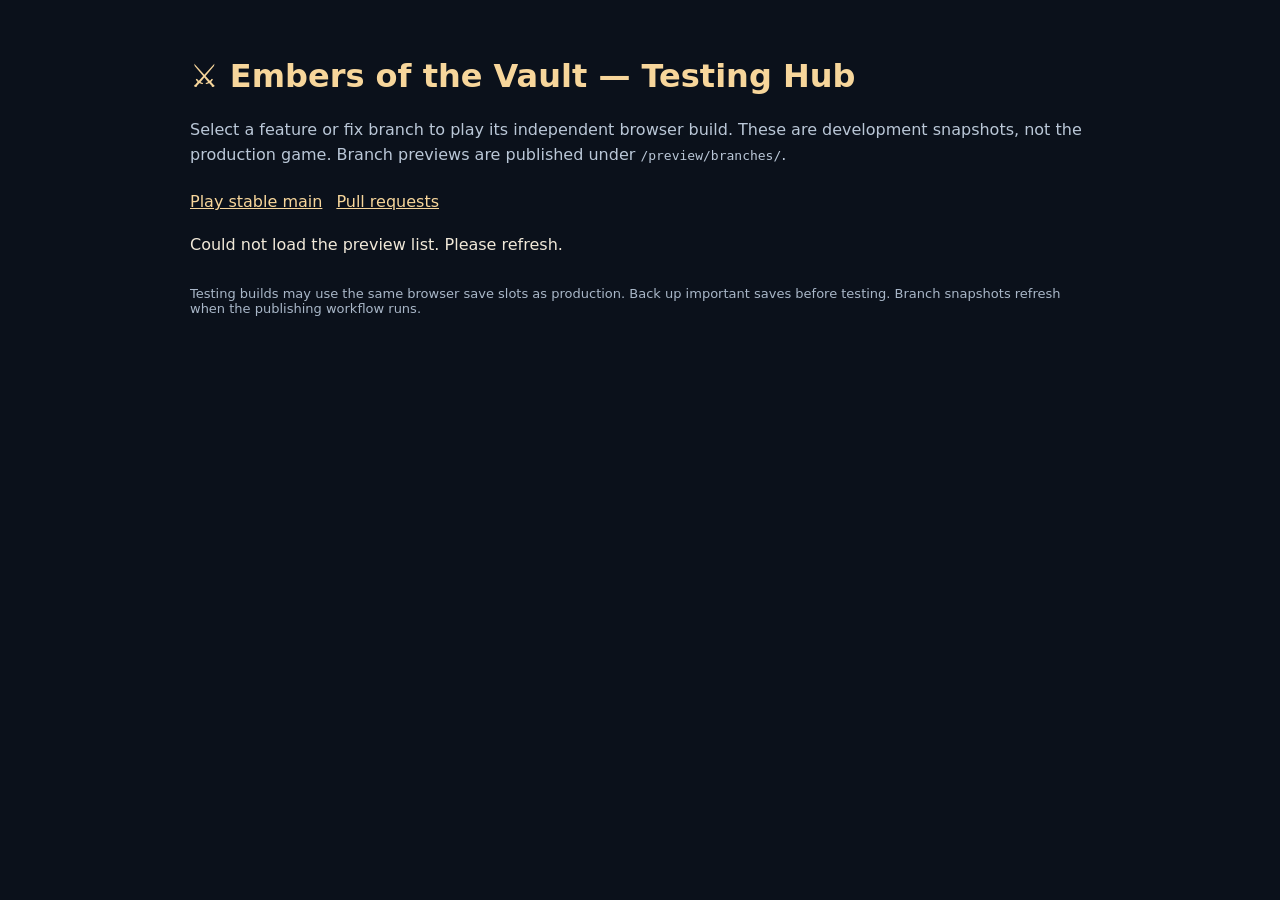
==== commit ed8d694b: "Turn preview landing page into branch testing hub" ====
--- a/preview/index.html
+++ b/preview/index.html
@@ -1,349 +1 @@
-<!doctype html><html lang="en"><head><meta charset="utf-8"><meta name="viewport" content="width=device-width,initial-scale=1"><title>Embers of the Vault</title><style>:root{color-scheme:dark;font-family:Inter,system-ui,Segoe UI,sans-serif;background:#0b111b;color:#f1e9d9}*{box-sizing:border-box}body{margin:0;background:radial-gradient(circle at 40% 0%,#26364a,#0b111b 70%)}button{font:inherit;cursor:pointer;border:1px solid #7c6747;background:#332b26;color:#f5e5c6;border-radius:8px;padding:10px 12px}button:hover:not(:disabled){background:#59412c;border-color:#f0b967}button:disabled{opacity:.35;cursor:default}#app{max-width:1510px;margin:auto;padding:18px}header{display:flex;justify-content:space-between;align-items:center;padding:8px 6px 18px;border-bottom:1px solid #4d4d50}h1{font-family:Georgia,serif;font-size:30px;color:#f6cf89;margin:0}small,.hint,footer{color:#a9b5bf}h2{font-family:Georgia,serif;color:#f6cf89;font-size:20px;margin:0 0 12px}.header-right{display:flex;align-items:center;gap:16px}#round{color:#f6cf89;font-weight:700}main{display:grid;grid-template-columns:minmax(0,1.8fr) minmax(320px,1fr);gap:16px;margin-top:16px}.arena,.panel{border:1px solid #39485a;border-radius:12px;background:#131c29;box-shadow:0 8px 30px #0005}.arena{min-height:650px;overflow:hidden}.scene-title{display:flex;justify-content:space-between;gap:12px;padding:16px;color:#e6c28b;font-weight:700;letter-spacing:.1em;font-size:13px}.scene-title span{color:#9fadb9;font-weight:400;letter-spacing:0}#battlefield{width:100%;background:radial-gradient(ellipse at 50% 44%,#32404a,#101823 73%)}#board{display:block;width:100%;height:auto;max-height:660px}.legend{display:flex;flex-wrap:wrap;gap:16px;padding:12px 16px;color:#b6c1c9;font-size:12px}aside{display:flex;flex-direction:column;gap:14px}.panel{padding:16px}.action-pips{display:flex;gap:8px;margin:12px 0}.pip{width:30px;height:30px;border:2px solid #e7bd73;border-radius:50%;background:#a96e31;box-shadow:0 0 10px #b87c3770}.pip.spent{background:transparent;opacity:.4}.actions{display:grid;grid-template-columns:1fr 1fr;gap:8px}.actions button{min-height:43px;text-align:left}.actions button.active{border-color:#68d5ff;background:#234354}.actions button.full{grid-column:1/-1;text-align:center;background:#6a3b26}.hint{font-size:13px;min-height:32px;line-height:1.5}.stats{display:flex;gap:8px;flex-wrap:wrap;font-size:13px}.stat{background:#263449;padding:7px;border-radius:6px}.unit-row{display:flex;align-items:center;gap:9px;padding:8px 0;border-bottom:1px solid #344052;font-size:13px}.unit-row:last-child{border:0}.unit-row .name{flex:1}.unit-row .hp{font-variant-numeric:tabular-nums;color:#e7caa0}.unit-row.dead{opacity:.35}.bar{width:75px;height:7px;background:#513333;border-radius:9px;overflow:hidden}.bar>div{height:100%;background:#65b879}.log-panel{flex:1;min-height:210px}#log{height:210px;overflow-y:auto;font-size:12px;line-height:1.55;color:#cad4dd}#log p{margin:0;padding:5px 0;border-bottom:1px solid #273343}#log strong{color:#eac68b}footer{font-size:11px;padding:16px 4px}.tile{stroke:#64717a;stroke-width:1.5;cursor:pointer}.tile:hover{stroke:#ffdf9c;stroke-width:3}.unit{cursor:pointer}.unit text{pointer-events:none;font-weight:800;paint-order:stroke;stroke:#111827;stroke-width:4px}.target-ring{fill:none;stroke:#f46e67;stroke-width:4;stroke-dasharray:7 5}.selected-ring{fill:none;stroke:#f9d782;stroke-width:4}@media(max-width:900px){main{grid-template-columns:1fr}.arena{min-height:0}.scene-title{flex-direction:column}.panel{padding:13px}}
-
-.class-screen{position:fixed;inset:0;z-index:20;background:#070c14ee;display:flex;align-items:center;justify-content:center;padding:20px;overflow:auto}.class-screen.hidden{display:none}.class-dialog{width:min(760px,100%);padding:28px;border:1px solid #a5824e;border-radius:16px;background:#172332;box-shadow:0 20px 70px #000b}.class-dialog>p{color:#c6cdd4}.class-choices{display:grid;grid-template-columns:repeat(2,minmax(0,1fr));gap:12px;margin:20px 0}.class-choice{padding:16px;text-align:left;min-height:145px;background:#263449;border:2px solid #45556a}.class-choice.selected{border-color:#f6cf89;background:#3d3a35}.class-choice strong{display:block;color:#f6cf89;font-size:18px}.class-choice small{display:block;margin-top:8px;line-height:1.5}.begin-game{width:100%;font-weight:700;background:#6a3b26}.class-choices button:focus-visible,.begin-game:focus-visible{outline:3px solid #68d5ff;outline-offset:2px}@media(max-width:600px){.class-choices{grid-template-columns:1fr}.class-dialog{padding:18px}}
-
-.campaign-stats{display:grid;grid-template-columns:repeat(3,1fr);gap:10px;margin:18px 0}.campaign-stats>div{padding:12px;background:#263449;border-radius:8px}.campaign-stats strong{display:block;color:#f6cf89;font-size:19px}.campaign-buttons{display:flex;flex-wrap:wrap;gap:10px;margin-top:20px}.campaign-buttons button:first-child{flex:1;background:#6a3b26}.campaign-buttons button:disabled{opacity:.35}.begin-game.secondary{margin-top:10px;background:#263449}#campaignInventory{line-height:1.8;color:#d4dce2}#campaignStory{line-height:1.6}#campaignBadge{font-size:12px;color:#eac68b}h3{color:#eac68b;font-family:Georgia,serif}@media(max-width:600px){.campaign-stats{grid-template-columns:1fr}.campaign-buttons{flex-direction:column}}
-
-.camp-options{display:grid;grid-template-columns:repeat(2,minmax(0,1fr));gap:9px;margin:10px 0 20px}.camp-option{display:block;text-align:left;background:#263449;border:1px solid #586777;border-radius:8px;padding:10px;min-height:54px}.camp-option.selected{border:2px solid #f6cf89;background:#3c3c35}.camp-option:disabled{opacity:.4}.camp-option small{display:block;line-height:1.5;margin-top:5px}.camp-option strong{color:#f6cf89}.camp-note{color:#b6c1c9;font-size:13px;grid-column:1/-1}.equipment-line{padding:7px 0;color:#d4dce2}@media(max-width:600px){.camp-options{grid-template-columns:1fr}}
-
-.hero-sheet{background:#202e40;border:1px solid #45576d;border-radius:10px;padding:14px;margin:10px 0 22px}.hero-sheet-head{display:flex;justify-content:space-between;gap:10px;align-items:center;color:#f6cf89}.hero-sheet-head span{color:#b6c1c9;font-size:12px}.hero-sheet-grid{display:grid;grid-template-columns:repeat(4,minmax(0,1fr));gap:8px;margin:14px 0}.hero-sheet-grid>div{background:#304057;border-radius:7px;padding:10px}.hero-sheet-grid small{display:block;color:#b6c1c9;font-size:11px}.hero-sheet-grid strong{display:block;font-size:22px;color:#f6cf89;margin-top:3px}.hero-breakdown{display:grid;grid-template-columns:max-content 1fr;gap:8px 14px;font-size:12px;color:#c9d2db;line-height:1.5}.hero-breakdown strong{color:#eac68b}@media(max-width:600px){.hero-sheet-grid{grid-template-columns:repeat(2,1fr)}.hero-breakdown{grid-template-columns:1fr;gap:3px}.hero-breakdown span{margin-bottom:8px}}
-
-/* Combat layout: map and compact scrolling log share the left column. */
-.battle-column{display:flex;flex-direction:column;gap:12px;min-width:0}
-.battle-column .arena{min-height:0}
-.battle-column #board{max-height:min(56vh,560px)}
-.battle-column .log-panel{flex:none;min-height:0;padding:12px 16px}
-.battle-column .log-panel h2{font-size:17px;margin-bottom:7px}
-.battle-column #log{height:112px;overflow-y:auto}
-@media(max-width:900px){.battle-column #board{max-height:60vh}.battle-column #log{height:110px}}
-
-.world-map{position:relative;min-height:240px;border-radius:12px;overflow:hidden;margin:12px 0 22px;background:radial-gradient(ellipse at 65% 30%,#564a45,#243b42 65%,#1a2835);border:1px solid #6e695d}.world-links{position:absolute;inset:0;width:100%;height:100%}.world-links line{stroke:#e1b77a88;stroke-width:.55;stroke-dasharray:1.5 1.5}.map-node{position:absolute;transform:translate(-50%,-50%);width:20%;padding:10px 4px;z-index:1;font-size:11px;text-align:center;background:#263449e8}.map-node.available{border:2px solid #f6cf89;background:#55432d}.map-node.selected{box-shadow:0 0 0 3px #74c4d6}@media(max-width:600px){.world-map{min-height:300px}.map-node{width:25%;font-size:9px}}
-
-/* Keep the top of tall campaign dialogs reachable on iPhone Safari. */
-.class-screen{align-items:flex-start;justify-content:center;overflow-y:auto;overflow-x:hidden;-webkit-overflow-scrolling:touch;overscroll-behavior-y:contain;min-height:0}
-.class-screen .class-dialog{flex:0 0 auto;margin:auto 0;max-width:100%}
-@media(max-width:600px){.class-screen{padding:calc(12px + env(safe-area-inset-top,0px)) 12px calc(20px + env(safe-area-inset-bottom,0px))}.class-screen .class-dialog{margin:0 auto}.world-map{touch-action:pan-y}}
-
-#exploreChoices .camp-option,#merchantChoices .camp-option{min-height:76px}#exploreChoices .camp-option:disabled,#merchantChoices .camp-option:disabled{opacity:.48}
-
-.scouting-intel{margin:-8px 0 20px;padding:12px 14px;background:#202e40;border:1px solid #45576d;border-radius:9px}.scouting-intel h4{color:#f6cf89;margin:0 0 10px}.scouting-entry{font-size:12px;line-height:1.6;padding:8px 0;border-top:1px solid #45576d}.scouting-entry strong{color:#eac68b}.scouting-entry div{color:#d4dce2}
-
-.expedition-map{display:flex;gap:12px;padding:18px;overflow-x:auto;min-height:220px}.expedition-stage{display:flex;flex:1;min-width:125px;flex-direction:column;gap:10px;justify-content:center}.expedition-stage strong{text-align:center;color:#eac68b;font-size:12px}.expedition-node{font-size:12px;padding:12px 6px;min-height:52px}.expedition-node.selected{outline:2px solid #74c4d6}@media(max-width:600px){.expedition-map{flex-direction:column}.expedition-stage{min-width:0;flex-direction:row;flex-wrap:wrap}.expedition-stage strong{width:100%}.expedition-node{flex:1;min-width:90px}}
-
-.companion-sheets{display:grid;grid-template-columns:repeat(auto-fit,minmax(180px,1fr));gap:10px;margin-bottom:14px}.companion-sheet{display:flex;flex-direction:column;gap:6px;padding:12px;border:1px solid #526679;border-radius:8px;background:#172534;font-size:13px}.level-row{display:flex;flex-wrap:wrap;gap:8px;padding:12px 0;border-top:1px solid #43566a}.level-row>strong{width:100%}.level-row .camp-option{flex:1;min-width:140px}
-
-.companion-sheets{display:grid;grid-template-columns:repeat(2,minmax(0,1fr));gap:12px;width:100%;margin-bottom:16px}.companion-choices{display:grid;grid-template-columns:repeat(2,minmax(0,1fr));gap:12px;width:100%}.companion-choices .camp-option{width:100%;min-width:0;min-height:88px;align-self:stretch}.companion-sheet{min-width:0}@media(max-width:520px){.companion-sheets,.companion-choices{grid-template-columns:1fr}}
- .save-slots-wrap{margin:10px 0 18px;text-align:left}.save-slots{display:grid;grid-template-columns:repeat(3,minmax(0,1fr));gap:8px;margin:8px 0}.save-slot{display:flex;flex-direction:column;align-items:flex-start;gap:4px;background:#233146;border:1px solid #52657c}.save-slot.selected{border:2px solid #e6bd79;background:#34415a}.save-slot small{font-size:11px;text-align:left}#soundToggle{padding:7px 10px;font-size:12px}@media(max-width:520px){.save-slots{grid-template-columns:1fr}} \n.supply-result-overlay[hidden]{display:none}.supply-result-overlay{position:fixed;inset:0;z-index:1000;background:#060b13d9;display:flex;align-items:center;justify-content:center;padding:20px;backdrop-filter:blur(5px)}.supply-result-dialog{width:min(440px,100%);border:2px solid #a67d43;border-radius:16px;background:linear-gradient(160deg,#263246,#111a27 75%);box-shadow:0 22px 90px #000c,0 0 38px #c9943b33;padding:30px;text-align:center;color:#f1e9d9}.supply-result-emblem{font-size:45px;color:#f6cf89}.supply-result-dialog h2{font-size:26px;margin:10px 0}.supply-result-dialog p{color:#bfc9d4;line-height:1.5}.supply-result-entry{background:#101a29;border:1px solid #425166;border-radius:9px;padding:12px;margin:9px 0;font-weight:700}.supply-result-rare{border-color:#f1c26b;background:#48351d;color:#ffdc94}.supply-result-rare small{display:block;font-size:12px;margin-top:5px;color:#e9c78e}.supply-result-dialog button{margin-top:15px;min-width:190px;background:#70502c;border-color:#e3b56a}.supply-result-dialog button:focus-visible{outline:3px solid #fff;outline-offset:3px}</style></head><body><div id="app"><div id="classScreen" class="class-screen"><div class="class-dialog"><h2>Choose Your Class</h2><p>Choose your level-1 hero before entering the Forgotten Vault. Your companions will fight alongside you.</p><div class="save-slots-wrap"><strong>Choose Save Slot</strong><div id="saveSlots" class="save-slots"></div><small>Existing saves are imported into Slot 1. Select an empty slot to start another hero.</small></div><div id="classChoices" class="class-choices"><p id="classLoading">Loading available classes…</p></div><button id="beginGame" class="begin-game">Start New Campaign</button><button id="continueGame" class="begin-game secondary" hidden>Continue Saved Campaign</button></div></div><div id="campaignScreen" class="class-screen hidden" role="dialog" aria-label="Campaign camp"><div class="class-dialog"><h2 id="campaignTitle">The Ember Road</h2><p id="campaignStory"></p><div id="campaignStats" class="campaign-stats"></div><h3>Choose Your Route</h3><div id="worldMap" class="world-map"></div><h3>Exploration</h3><div id="exploreChoices" class="camp-options"></div><div id="scoutingIntel" class="scouting-intel" aria-live="polite"></div><h3>Traveling Merchant</h3><div id="merchantChoices" class="camp-options"></div><h3>Your Character</h3><div id="campHeroSheet"></div><h3>Level-Up Choices</h3><div id="featChoices" class="camp-options"></div><h3>Equipment & Inventory</h3><div id="campaignInventory"></div><div id="equipmentChoices" class="camp-options"></div><h3>Choose Two Companions</h3><div id="partyChoices" class="camp-options"></div><div class="campaign-buttons"><button id="campaignNext">Continue Adventure</button><button id="campaignRest">Rest at Camp</button><button id="campaignNew">New Campaign</button></div><p class="hint" id="campaignNote"></p></div></div><header><div><h1>⚔ Embers of the Vault</h1><small>PF2E-inspired tactical campaign • Levels 1–10</small></div><div class="header-right"><button id="soundToggle" type="button" aria-pressed="true" title="Toggle combat sound effects">Sound: On</button><span id="campaignBadge">The Ember Road</span><span id="round">Round 1</span><button id="restart">Restart Encounter</button></div></header><main><div class="battle-column"><section class="arena"><div class="scene-title"><strong id="encounterTitle">THE FORGOTTEN VAULT</strong> <span>Click a highlighted tile to move or an enemy to attack</span></div><div id="battlefield"><svg id="board" viewBox="0 0 980 620" role="img" aria-label="Isometric tactical battle grid"></svg></div><div class="legend"><span>🟦 Move range</span><span>🟥 Attack target</span><span>🟨 Selected</span><span>⚔ Critical: +10 over AC</span></div></section><section class="panel log-panel"><h2>Combat Log</h2><div id="log" aria-live="polite"></div></section></div><aside><section class="panel"><h2 id="actorName">Your turn</h2><div id="actorStats"></div><div class="action-pips" id="pips"></div><div id="actions" class="actions"></div><p class="hint" id="hint"></p></section><section class="panel"><h2>Character Sheet</h2><div id="combatHeroSheet"></div></section><section class="panel"><h2>Party & Enemies</h2><div id="roster"></div></section></aside></main><footer>Original prototype • Three-action economy, MAP, flanking, four degrees of success, and initiative-inspired turn order. Simplified implementation, not a complete PF2E rules engine.</footer></div><script>window.addEventListener('error',function(e){var c=document.getElementById('classChoices');if(c&&document.getElementById('classLoading'))c.innerHTML='<p style="color:#ffb4a8">Game startup failed. Please report: '+String(e.message).replace(/[&<>]/g,'')+'</p>';});</script><script>'use strict';
-const W=9,H=8,CX=490,CY=105,TW=90,TH=45;
-const terrain=new Set(['3,2','5,3','2,5','6,5']);
-const classes={
-fighter:{name:'Fighter',hp:24,ac:18,attack:9,damage:8,icon:'⚔',color:'#6ab5e8',special:'Power Attack',description:'Heavy armor and precise weapon attacks. Power Attack costs 2 actions and deals an extra weapon die.'},
-rogue:{name:'Rogue',hp:19,ac:17,attack:7,damage:6,icon:'◆',color:'#a7d5a2',special:'Sneak Attack',description:'Mobile striker. Your melee Strikes deal +1d6 precision damage to off-guard enemies.'},
-cleric:{name:'Cleric',hp:21,ac:17,attack:7,spellAttack:8,damage:6,icon:'✚',color:'#e6c883',special:'Heal',description:'Divine healer. Cast a two-action Heal spell on yourself or an ally within 6 tiles.'},
-wizard:{name:'Wizard',hp:15,ac:15,attack:6,spellAttack:9,damage:4,icon:'✦',color:'#b6a3f1',special:'Force Barrage',description:'Arcane caster. Force Barrage automatically hits; other offensive spells roll against spell attack.'}
-};
-let chosenClass='fighter',started=false,specialMode=false;
-let soundEnabled=true,audioContext=null;
-function playSound(kind){if(!soundEnabled)return;try{const Audio=window.AudioContext||window.webkitAudioContext;if(!Audio)return;audioContext=audioContext||new Audio();if(audioContext.state==='suspended')audioContext.resume();const now=audioContext.currentTime,osc=audioContext.createOscillator(),gain=audioContext.createGain();osc.type=kind==='hit'?'triangle':kind==='spell'?'sine':'square';osc.frequency.setValueAtTime(kind==='hit'?170:kind==='spell'?480:340,now);osc.frequency.exponentialRampToValueAtTime(kind==='hit'?90:kind==='spell'?720:260,now+.13);gain.gain.setValueAtTime(kind==='hit'?.11:.045,now);gain.gain.exponentialRampToValueAtTime(.001,now+(kind==='hit'?.22:.17));osc.connect(gain);gain.connect(audioContext.destination);osc.start(now);osc.stop(now+.18)}catch(e){console.warn('Sound unavailable',e)}}
-function playMiss(kind='melee',critical=false){
- if(!soundEnabled)return;
- try{
-  const Audio=window.AudioContext||window.webkitAudioContext;if(!Audio)return;
-  audioContext=audioContext||new Audio();if(audioContext.state==='suspended')audioContext.resume();
-  const now=audioContext.currentTime;
-  // Melee: airy descending whoosh. Spell: hollow dissipating shimmer.
-  // Critical failures have a slightly longer, lower-pitched finish.
-  const notes=kind==='spell'?
-    [['sine',610,205,.060,0,.18],['triangle',880,340,.027,.045,critical?.29:.19]]:
-    [['sawtooth',310,110,.048,0,.13],['triangle',225,75,.032,.045,critical?.25:.14]];
-  for(const [type,from,to,volume,delay,duration] of notes){
-   const osc=audioContext.createOscillator(),gain=audioContext.createGain(),t=now+delay;
-   osc.type=type;osc.frequency.setValueAtTime(from,t);osc.frequency.exponentialRampToValueAtTime(to,t+duration);
-   gain.gain.setValueAtTime(.0001,t);gain.gain.linearRampToValueAtTime(volume,t+.012);
-   gain.gain.exponentialRampToValueAtTime(.0001,t+duration);
-   osc.connect(gain);gain.connect(audioContext.destination);osc.start(t);osc.stop(t+duration+.015);
-  }
- }catch(e){console.warn('Miss sound unavailable',e)}
-}
-function playCriticalHit(){
- if(!soundEnabled)return;
- try{
-  const Audio=window.AudioContext||window.webkitAudioContext;if(!Audio)return;
-  audioContext=audioContext||new Audio();if(audioContext.state==='suspended')audioContext.resume();
-  const now=audioContext.currentTime;
-  // Original layered critical-hit sting: impact, low thump, and bright metallic finish.
-  for(const [type,start,end,volume,delay,duration] of [
-   ['sawtooth',340,68,.13,0,.20],['triangle',115,43,.19,.015,.29],
-   ['square',1046.5,783.99,.045,.075,.17],['sine',1567.98,1174.66,.038,.115,.21]
-  ]){
-   const osc=audioContext.createOscillator(),gain=audioContext.createGain(),t=now+delay;
-   osc.type=type;osc.frequency.setValueAtTime(start,t);osc.frequency.exponentialRampToValueAtTime(end,t+duration);
-   gain.gain.setValueAtTime(.0001,t);gain.gain.linearRampToValueAtTime(volume,t+.009);
-   gain.gain.exponentialRampToValueAtTime(.0001,t+duration);
-   osc.connect(gain);gain.connect(audioContext.destination);osc.start(t);osc.stop(t+duration+.015);
-  }
- }catch(e){console.warn('Critical hit audio unavailable',e)}
-}
-let endingMusicNodes=[];
-function stopEndingMusic(){for(const node of endingMusicNodes){try{node.stop()}catch(e){}}endingMusicNodes=[]}
-function playEndingMusic(outcome){
- if(!soundEnabled)return;
- try{
-  const Audio=window.AudioContext||window.webkitAudioContext;if(!Audio)return;
-  audioContext=audioContext||new Audio();if(audioContext.state==='suspended')audioContext.resume();
-  stopEndingMusic();
-  // Original, short melodies composed for Embers of the Vault; no external audio assets.
-  const victory=[[392,0,.20],[523.25,.21,.20],[659.25,.42,.20],[783.99,.63,.34],[659.25,1.02,.15],[783.99,1.20,.18],[1046.5,1.42,.58]];
-  const defeat=[[392,0,.32],[369.99,.35,.32],[311.13,.70,.37],[261.63,1.12,.50],[196,1.68,.76]];
-  const notes=outcome==='victory'?victory:defeat,now=audioContext.currentTime+.035;
-  for(const [frequency,offset,duration] of notes){
-   const osc=audioContext.createOscillator(),gain=audioContext.createGain();
-   osc.type=outcome==='victory'?'triangle':'sine';osc.frequency.setValueAtTime(frequency,now+offset);
-   gain.gain.setValueAtTime(.0001,now+offset);
-   gain.gain.linearRampToValueAtTime(.085,now+offset+.025);
-   gain.gain.setValueAtTime(.07,now+offset+Math.max(.04,duration-.09));
-   gain.gain.exponentialRampToValueAtTime(.0001,now+offset+duration);
-   osc.connect(gain);gain.connect(audioContext.destination);
-   osc.start(now+offset);osc.stop(now+offset+duration+.02);endingMusicNodes.push(osc);
-  }
- }catch(e){console.warn('Ending music unavailable',e)}
-}
-function toggleSound(){soundEnabled=!soundEnabled;const b=document.getElementById('soundToggle');if(b){b.textContent=soundEnabled?'Sound: On':'Sound: Off';b.setAttribute('aria-pressed',String(soundEnabled))}if(soundEnabled)playSound('ui');else stopEndingMusic()}
-const SAVE_KEY='embers-vault-campaign-v1';
-const SLOT_PREFIX='embers-vault-save-slot-v2-';
-const SLOT_COUNT=3;
-let activeSlot=1;
-const chapters=[
-{title:'The Forgotten Vault',story:'A sealed crypt has opened beneath the old road. Find the missing brass key before the raiders claim it.',xp:500,silver:18,loot:'Runed Brass Key',enemies:[]},
-{title:'The Ashen Crossing',story:'Tracks lead to a ruined crossing. A band of raiders guards the bridge to the ember shrine.',xp:500,silver:26,loot:'Reinforced Armor',enemies:[{id:'bandit1',name:'Ash Raider',x:6,y:1,hp:18,ac:16,attack:8,damage:6,init:18,icon:'☠'},{id:'bandit2',name:'Bridge Archer',x:7,y:2,hp:16,ac:16,attack:7,damage:5,init:13,icon:'➶'},{id:'brute',name:'Ashen Brute',x:7,y:0,hp:28,ac:17,attack:9,damage:8,init:11,icon:'♜'}]},
-{title:'The Ember Shrine',story:'The warden of the shrine awakens. Defeat its guardians and recover the ember relic.',xp:600,silver:45,loot:'Emberforged Weapon',enemies:[{id:'cult1',name:'Ember Acolyte',x:6,y:1,hp:21,ac:17,attack:9,damage:7,init:18,icon:'✦'},{id:'cult2',name:'Shrine Sentinel',x:7,y:2,hp:24,ac:18,attack:9,damage:7,init:13,icon:'♜'},{id:'boss3',name:'Ember Warden',x:7,y:0,hp:38,ac:19,attack:10,damage:9,init:11,icon:'🔥'}]}
-];
-const items={
-'Runed Brass Key':{slot:null,description:'Quest item. Opens the way to the shrine.'},
-'Reinforced Armor':{slot:'armor',description:'+1 AC while equipped.'},
-'Emberforged Weapon':{slot:'weapon',description:'+2 Strike attack and damage while equipped.'},'Warded Cloak':{slot:'armor',description:'+1 AC while equipped.'},'Cinder Talisman':{slot:'armor',description:'+2 AC while equipped.'},'Ashen Crown':{slot:null,description:'Final trophy.'}
-};
-
-const TIER_NAMES=['Worn','Forged','Enchanted','Runic','Legendary'];
-for(let tier=1;tier<=5;tier++){
- const name=TIER_NAMES[tier-1],level=2*tier-1;
- items[name+' Vanguard Blade']={slot:'weapon',level,attack:tier,damage:tier,description:'Level '+level+' · +'+tier+' melee attack and damage.'};
- items[name+' Guardian Armor']={slot:'armor',level,ac:tier,description:'Level '+level+' · +'+tier+' AC.'};
- items[name+' Mystic Focus']={slot:'focus',level,spellAttack:tier,spellDamage:tier,description:'Level '+level+' · +'+tier+' spell attack and damage.'};
-}
-function equipmentBonus(slot,stat){const id=campaign?.equipment?.[slot],item=items[id];if(!item||item.slot!==slot||(item.level||1)>campaign.level)return 0;if(id==='Cinder Talisman'&&stat==='ac')return 2;if(['Reinforced Armor','Warded Cloak'].includes(id)&&stat==='ac')return 1;if(id==='Emberforged Weapon'&&['attack','damage'].includes(stat))return 2;return item[stat]||0}
-function grantTreasure(chance=1){if(Math.random()>=chance)return null;const tier=Math.min(5,Math.ceil(campaign.level/2)),pool=Object.entries(items).filter(([name,item])=>item.level===2*tier-1&&item.slot&&!campaign.inventory.includes(name)).map(([name])=>name);if(!pool.length)return null;const name=pool[Math.floor(Math.random()*pool.length)];campaign.inventory.push(name);return name}
-const companions={
-cleric:{name:'Mira • Cleric',hp:19,ac:16,attack:6,spellAttack:8,damage:5,init:16,icon:'✚',color:'#e6c883',description:'Support healer. Casts Heal on wounded allies.'},
-rogue:{name:'Vex • Rogue',hp:17,ac:17,attack:7,damage:6,init:19,icon:'◆',color:'#a7d5a2',description:'Fast melee skirmisher.'},
-fighter:{name:'Bram • Fighter',hp:25,ac:18,attack:8,damage:8,init:14,icon:'⚔',color:'#8ab6dc',description:'Armored front-line defender.'},
-wizard:{name:'Lyra • Wizard',hp:15,ac:15,attack:6,spellAttack:9,damage:4,init:17,icon:'✦',color:'#b9a1e6',description:'Casts ranged Force Barrage.'}
-};
-const feats={
-fighter:[{id:'heavy_strike',name:'Forceful Assault',description:'Your two-action Power Attack deals +4 additional damage on a hit.'},{id:'iron_guard',name:'Iron Guard',description:'Gain +1 AC at all times.'}],
-rogue:[{id:'precise_sneak',name:'Precise Sneak',description:'Sneak Attack deals an extra 1d6 precision damage against flanked foes.'},{id:'nimble_defense',name:'Nimble Defense',description:'Gain +1 AC at all times.'}],
-cleric:[{id:'healing_hands',name:'Healing Hands',description:'Your Heal spell restores an extra 4 HP.'},{id:'blessed_armor',name:'Blessed Armor',description:'Gain +1 AC at all times.'}],
-wizard:[{id:'potent_barrage',name:'Potent Barrage',description:'Force Barrage deals an extra 1d4 force damage.'},{id:'arcane_ward',name:'Arcane Ward',description:'Gain +1 AC at all times.'}]
-};
-
-const levelPaths={
-fighter:['Shield Training|Powerful Strikes','Guarded Advance|Battle Accuracy','Endurance|Crushing Force','Iron Guard|Deadly Aim','Veteran Fortitude|Heavy Blows','Bulwark|Weapon Focus','Indomitable|Brutal Assault','Defender|Champion Strike','Last Stand|Precision Master','Legendary Armor|Legendary Weapon'],
-rogue:['Quick Escape|Sharp Blades','Shadow Guard|Precise Aim','Survivor|Backstabber','Ghost Step|Keen Strike','Evasion|Ambush','Tenacity|Deadly Precision','Shadow Cloak|Lethal Edge','Uncatchable|Master Strike','Phantom|Assassin','Untouchable|Perfect Aim'],
-cleric:['Sacred Guard|Divine Strike','Blessed Armor|Holy Aim','Faithful Heart|Radiant Force','Sanctuary|Smite','Aegis|Consecration','Grace|Judgment','Divine Shelter|Sacred Power','Steadfast Faith|Purifying Strike','Miracle Guard|Avenger','Exalted Ward|Exalted Weapon'],
-wizard:['Arcane Shield|Focused Bolts','Mystic Armor|Spell Precision','Runic Vitality|Arcane Force','Spell Ward|Battle Mage','Protective Sigils|Charged Casting','Mana Shield|Focused Power','Prismatic Guard|Eldritch Aim','Runic Armor|Arcane Surge','Astral Barrier|Master Evoker','Archmage Ward|Archmage Power']
-};
-const spellDescriptions={"Arcane Lance":"Ranged magic attack: solid single-target damage (2d8 + level).","Frost Lance":"Ranged magic attack: 2d6 + level cold damage; hit reduces target movement next turn.","Storm Lance":"Ranged magic attack: 2d8 + level lightning damage; hit arcs 1d6 to another adjacent enemy.","Flame Lance":"Ranged magic attack: 2d6 + level fire damage; hit inflicts a burning 1d4 damage at start of target turn.","Divine Lance":"Ranged magic attack: 2d8 + level radiant damage.","Sunfire":"Ranged magic attack: 2d6 + level radiant damage; on hit heals the lowest-HP ally 1d6 + level.","Judgment":"Ranged magic attack: 2d8 + level radiant damage; on hit reduces target attack by 1 for the encounter.","Sacred Flame":"Ranged magic attack: 2d6 + level fire damage; on hit grants Kael +2 AC until next turn."};
-const martialPaths={"rogue":{"3":[["Improved Sneak Attack","sneakDice",1,"Passive +1d6 Sneak Attack when ally adjacent to target."],["Dirty Trick","technique",0,"2 actions: hit reduces enemy AC by 1."]],"5":[["Deadly Precision","sneakDice",1,"Passive stacking +1d6 Sneak Attack."],["Bleeding Cut","technique",0,"2 actions: hit inflicts persistent 1d4 bleed."]],"7":[["Master Sneak Attack","sneakDice",1,"Passive stacking +1d6 Sneak Attack."],["Crippling Strike","technique",0,"2 actions: hit slows enemy next Stride."]],"9":[["Assassin's Precision","sneakDice",1,"Passive stacking +1d6 Sneak Attack."],["Exposing Strike","technique",0,"2 actions: hit reduces enemy AC by 2."]]},"fighter":{"3":[["Defensive Stance","technique",0,"1 action: +2 AC until next turn, 3 temporary HP."],["Sweeping Strike","technique",0,"2 actions: Strike all adjacent enemies."]],"5":[["Rallying Strike","technique",0,"2 actions: hit heals 5 + level HP."],["Whirlwind Strike","technique",0,"2 actions: Strike all adjacent enemies with +1d6 each hit."]],"7":[["Iron Resolve","damageReduction",2,"Passive: prevent 2 damage per incoming hit."],["Cleaving Arc","technique",0,"2 actions: Strike all adjacent enemies with +1d8 each hit."]],"9":[["Bastion","hp",10,"Passive: +10 maximum HP."],["Tempest Sweep","technique",0,"2 actions: Strike all adjacent enemies with +2d6 each hit."]]}};
-function adjacentAlly(a,t){return units.some(v=>v!==a&&alive(v)&&v.team===a.team&&dist(v,t)===1)}
-const clericPaths={"3":[["Renewing Prayer","support",0,"2 actions, range 6: heal an ally 2d8 + level HP and grant 3 temporary HP."],["Divine Lance","spell",0,"2 actions, range 6: 2d8 + level radiant damage vs AC."]],"5":[["Blessing of Valor","support",0,"2 actions, range 6: grant an ally +2 to melee and spell attacks for 2 rounds."],["Judgment","spell",0,"2 actions, range 6: 2d8 + level radiant damage; hit reduces enemy attack by 1."]],"7":[["Restorative Wave","support",0,"2 actions: heal every living ally 1d8 + level HP."],["Withering Brand","spell",0,"2 actions, range 6: 2d6 + level radiant damage; hit reduces enemy AC by 2."]],"9":[["Sanctuary Aura","support",0,"2 actions: grant every living ally 5 temporary HP and +2 AC for 2 rounds."],["Searing Verdict","spell",0,"2 actions, range 6: 2d8 + level fire damage; hit inflicts persistent 1d4 burning damage."]]};
-const wizardPaths={"3":[["Flame Burst","area",0,"2 actions, range 6: 2d6 + level fire damage in a circular radius of 2 tiles."],["Frost Lance","spell",0,"2 actions, range 6: 2d6 + level cold damage; hit slows next enemy Stride."]],"5":[["Thunderstorm","area",0,"2 actions, range 6: 2d6 + level lightning damage in a circular radius of 3 tiles."],["Flame Lance","spell",0,"2 actions, range 6: 2d6 + level fire damage; hit burns target for 1d4 next turn."]],"7":[["Meteor Shower","area",0,"2 actions, range 6: 3d6 + level fire damage in a circular radius of 4 tiles."],["Crippling Ray","spell",0,"2 actions, range 6: 3d8 + level force damage; hit reduces enemy attack by 2."]],"9":[["Arcane Cataclysm","area",0,"2 actions, range 6: 4d6 + level arcane damage in a circular radius of 5 tiles."],["Doom Bolt","spell",0,"2 actions, range 6: 4d8 + level force damage; hit reduces enemy AC by 2."]]};
-function choicesAt(level,classId=campaign.classId){if(classId==='wizard'&&wizardPaths[level])return wizardPaths[level].map((o,i)=>({id:i?'b':'a',name:o[0],stat:o[1],amount:o[2],description:o[3]}));if(classId==='cleric'&&clericPaths[level])return clericPaths[level].map((o,i)=>({id:i?'b':'a',name:o[0],stat:o[1],amount:o[2],description:o[3]}));if(martialPaths[classId]?.[level])return martialPaths[classId][level].map((o,i)=>({id:i?'b':'a',name:o[0],stat:o[1],amount:o[2],description:o[3]}));if(['fighter','rogue'].includes(classId)&&(level===3||level===5)){const names=classId==='fighter'?(level===3?['Shield Bash','Sweeping Strike']:['Sundering Blow','Rallying Strike']):(level===3?['Dirty Trick','Twin Cut']:['Shadow Strike','Bleeding Cut']);return names.map((name,i)=>({id:i?'b':'a',name,stat:'technique',amount:level}))}if(['wizard','cleric'].includes(classId)&&(level===3||level===5)){const names=classId==='wizard'?(level===3?['Arcane Lance','Frost Lance']:['Storm Lance','Flame Lance']):(level===3?['Divine Lance','Sunfire']:['Judgment','Sacred Flame']);return names.map((name,i)=>({id:i?'b':'a',name,stat:'spell',amount:level===3?1:2,description:spellDescriptions[name]}))}const names=levelPaths[classId]?.[level-1]?.split('|')||[];return names.map((name,i)=>({id:i?'b':'a',name,stat:i?(level%2?(['wizard','cleric'].includes(classId)?'spellDamage':'damage'):(['wizard','cleric'].includes(classId)?'spellAttack':'attack')):(level%2?'hp':'ac'),amount:i?(level%2?2:1):(level%2?5:1)}))}
-function npcPicks(id){return campaign?.npcLevelPicks?.[id]||{}}
-function npcPickBonus(id,stat){return Object.entries(npcPicks(id)).reduce((sum,[level,pick])=>{const option=choicesAt(+level,id).find(o=>o.id===pick);return sum+(option?.stat===stat?option.amount:0)},0)}
-function npcChoices(id){return [3,5,7,9].map(level=>{const option=choicesAt(level,id).find(o=>o.id===npcPicks(id)[level]);return option?{...option,level}:null}).filter(Boolean)}
-function developCompanions(){if(!campaign)return;campaign.npcLevelPicks=campaign.npcLevelPicks||{};let changed=false;for(const id of Object.keys(companions)){const picks=campaign.npcLevelPicks[id]||{};campaign.npcLevelPicks[id]=picks;for(let level=1;level<=campaign.level;level++){if(picks[level]&&choicesAt(level,id).some(o=>o.id===picks[level]))continue;const options=choicesAt(level,id);if(!options.length)continue;const choice=options[Math.floor(Math.random()*options.length)];picks[level]=choice.id;changed=true}}if(changed)saveCampaign()}
-function npcTechnique(u,target,tech){const name=tech.name;if(name==='Defensive Stance'){u.guarded=true;u.tempHp=Math.max(u.tempHp||0,3);actions--;say(escapeHTML(u.name.split(' •')[0])+' uses Defensive Stance (+2 AC, 3 temporary HP).');return true}
-if(dist(u,target)!==1||actions<2)return false;
-const multi=['Sweeping Strike','Whirlwind Strike','Cleaving Arc','Tempest Sweep'].includes(name);const targets=multi?units.filter(v=>alive(v)&&v.team==='enemy'&&dist(u,v)===1):[target];actions-=2;say(escapeHTML(u.name.split(' •')[0])+' uses '+escapeHTML(name)+'.');
-for(const enemy of targets){if(finished)break;const hp=enemy.hp;const extra=name==='Whirlwind Strike'?{sides:6,count:1}:name==='Cleaving Arc'?{sides:8,count:1}:name==='Tempest Sweep'?{sides:6,count:2}:null;strike(u,enemy,extra);if(enemy.hp<hp){if(name==='Rallying Strike')u.hp=Math.min(u.max,u.hp+5+campaign.level);if(name==='Dirty Trick')enemy.ac=Math.max(10,enemy.ac-1);if(name==='Exposing Strike')enemy.ac=Math.max(10,enemy.ac-2);if(name==='Bleeding Cut')enemy.bleeding=1;if(name==='Crippling Strike')enemy.slowedTurns=1}}
-return true}
-function pickBonus(stat){return Object.entries(campaign?.levelPicks||{}).reduce((sum,[level,id])=>{const o=choicesAt(+level).find(x=>x.id===id);return sum+(o?.stat===stat?o.amount:0)},0)}
-function learnedTechniques(){return [3,5,7,9].filter(l=>current()?.id==='hero'&&['fighter','rogue'].includes(campaign.classId)&&campaign.levelPicks?.[l]).map(l=>({level:l,...choicesAt(l).find(o=>o.id===campaign.levelPicks[l])})).filter(o=>o.stat==='technique')}
-function learnedSpells(){return [3,5,7,9].filter(l=>current()?.id==='hero'&&['wizard','cleric'].includes(campaign.classId)&&campaign.levelPicks?.[l]).map(l=>({level:l,...choicesAt(l).find(o=>o.id===campaign.levelPicks[l])})).filter(o=>o.stat==='spell'||o.stat==='support'||o.stat==='area')}
-function damageDice(sides,count,flat){const rolls=Array.from({length:count},()=>roll(sides));return {total:rolls.reduce((a,b)=>a+b,0)+flat,expression:rolls.map(n=>'d'+sides+'('+n+')').join(' + ')+(flat?' + '+flat:'')}}
-function magicAttack(caster,target,name,damage){const die=roll(20),bonus=(caster.spellAttack??caster.attack)+(caster.attackBuff||0),ac=target.ac+(target.guarded?2:0)+(target.wardRounds?2:0),total=die+bonus;let degree=total>=ac+10?3:total>=ac?2:total<=ac-10?0:1;if(die===20)degree=Math.min(3,degree+1);if(die===1)degree=Math.max(0,degree-1);if(degree===3)playCriticalHit();else if(degree<2)playMiss('spell',degree===0);else playSound('spell');const dice=degree>=2?damage():null,dealt=dice?dice.total*(degree===3?2:1):0;target.hp=Math.max(0,target.hp-dealt);say('<strong>'+escapeHTML(caster.name.split(' •')[0])+'</strong> casts '+escapeHTML(name)+': d20 '+die+' + '+bonus+' = '+total+' vs AC '+ac+' — '+(['critical miss','miss','hit','critical hit'][degree])+(dice?' · damage '+dice.expression+(degree===3?' × 2':'')+' = '+dealt:' · no damage')+'.');if(!alive(target))say('<strong>'+escapeHTML(target.name)+' falls!</strong>');checkEnd();return dealt}
-function forceBarrage(caster,target){playSound('spell');const dice=damageDice(4,2+Math.floor((campaign.level-1)/2),2+campaign.level-1+(caster.spellDamage||0)),dealt=dice.total;target.hp=Math.max(0,target.hp-dealt);say('<strong>'+escapeHTML(caster.name.split(' •')[0])+'</strong> casts Force Barrage: automatic hit · damage '+dice.expression+' = '+dealt+' force damage.');if(!alive(target))say('<strong>'+escapeHTML(target.name)+' falls!</strong>');checkEnd()}
-function castLearnedSpell(caster,target,name){const before=target.hp;magicAttack(caster,target,name,()=>{const dice=['Arcane Lance','Storm Lance','Divine Lance','Judgment','Searing Verdict','Crippling Ray','Doom Bolt'].includes(name)?8:6;const count=name==='Doom Bolt'?4:name==='Crippling Ray'?3:2;return damageDice(dice,count,campaign.level+(caster.spellDamage||0))});if(target.hp>=before||finished)return;
-if(name==='Crippling Ray'){target.attack=Math.max(0,target.attack-2);say(escapeHTML(target.name)+' suffers -2 attack for this encounter.')}if(name==='Doom Bolt'){target.ac=Math.max(10,target.ac-2);say(escapeHTML(target.name)+' loses 2 AC for this encounter.')}if(name==='Frost Lance'){target.slowedTurns=1;say(escapeHTML(target.name)+' is chilled: next Stride moves only 2 tiles.')}
-if(name==='Flame Lance'){target.burning=1;say(escapeHTML(target.name)+' is burning: 1d4 damage at start of next turn.')}
-if(name==='Withering Brand'){target.ac=Math.max(10,target.ac-2);say(escapeHTML(target.name)+' loses 2 AC for this encounter.')}if(name==='Searing Verdict'){target.burning=1;say(escapeHTML(target.name)+' is burning for 1d4 damage at the start of its turn.')}if(name==='Judgment'){target.attack=Math.max(0,target.attack-1);say(escapeHTML(target.name)+' suffers −1 attack for this encounter.')}
-if(name==='Sacred Flame'){caster.guarded=true;say('Sacred Flame grants +2 AC until the next turn.')}
-if(name==='Sunfire'){const ally=units.filter(v=>v.team===caster.team&&alive(v)).sort((a,b)=>a.hp/a.max-b.hp/b.max)[0];if(ally){const n=roll(6)+campaign.level;ally.hp=Math.min(ally.max,ally.hp+n);say(escapeHTML(ally.name)+' recovers '+n+' HP from Sunfire.')}}
-if(name==='Storm Lance'){const other=units.find(v=>v!==target&&v.team===target.team&&alive(v)&&dist(v,target)<=1);if(other){const n=roll(6);other.hp=Math.max(0,other.hp-n);say('Lightning arcs to '+escapeHTML(other.name)+' for '+n+' damage.');checkEnd()}}
-}
-function castAreaSpell(caster,x,y,name){const radius=name==='Flame Burst'?2:name==='Thunderstorm'?3:name==='Meteor Shower'?4:5;const diceCount=name==='Arcane Cataclysm'?4:name==='Meteor Shower'?3:2;const targets=units.filter(v=>alive(v)&&v.team!==caster.team&&areaDistance(v,{x,y})<=radius);say('<strong>'+escapeHTML(name)+'</strong> affects '+targets.length+' enemy targets within '+radius+' tiles.');for(const target of targets){if(finished)break;magicAttack(caster,target,name,()=>damageDice(6,diceCount,campaign.level+(caster.spellDamage||0)))}}
-function castSupportSpell(caster,target,name){const allies=units.filter(v=>v.team===caster.team&&alive(v));if(name==='Renewing Prayer'){const dice=damageDice(8,2,campaign.level);const restored=Math.min(target.max-target.hp,dice.total);target.hp+=restored;target.tempHp=(target.tempHp||0)+3;say('<strong>Renewing Prayer</strong> heals '+escapeHTML(target.name)+': '+dice.expression+' = '+restored+' HP, plus 3 temporary HP.')}
-else if(name==='Blessing of Valor'){target.attackBuff=2;target.attackBuffRounds=2;say('<strong>Blessing of Valor</strong>: '+escapeHTML(target.name)+' gains +2 to melee and spell attacks for 2 rounds.')}
-else if(name==='Restorative Wave'){for(const ally of allies){const dice=damageDice(8,1,campaign.level);const healed=Math.min(ally.max-ally.hp,dice.total);ally.hp+=healed;say('<strong>Restorative Wave</strong> heals '+escapeHTML(ally.name)+': '+dice.expression+' = '+healed+' HP.')}}else if(name==='Sanctuary Aura'){for(const ally of allies){ally.tempHp=(ally.tempHp||0)+5;ally.wardRounds=2;say('<strong>Sanctuary Aura</strong> shields '+escapeHTML(ally.name)+' with 5 temporary HP and +2 AC for 2 rounds.')}}}
-function missingPick(){if(!campaign?.expedition)return false;for(let level=1;level<=campaign.level;level++)if(!campaign.levelPicks?.[level])return true;return false}
-function companionSheet(){developCompanions();return '<div class="companion-sheets">'+campaign.party.map(id=>{const c=companions[id],l=campaign.level-1,max=c.hp+l*7+npcPickBonus(id,'hp'),hp=Math.min(max,campaign.companionHp[id]??max),choices=Object.entries(npcPicks(id)).map(([level,pick])=>{const o=choicesAt(+level,id).find(x=>x.id===pick);return o?'Lv '+level+': '+o.name:''}).filter(Boolean);return '<div class="companion-sheet"><strong>'+escapeHTML(c.name)+' · Level '+campaign.level+'</strong><span>HP '+hp+'/'+max+' · AC '+(c.ac+l+npcPickBonus(id,'ac'))+'</span><span>Strike +'+(c.attack+l+npcPickBonus(id,'attack'))+' · Damage '+(c.damage+Math.floor(l/2)+npcPickBonus(id,'damage'))+'</span><span>Initiative +'+c.init+'</span><small>Self-selected improvements: '+escapeHTML(choices.join(' · ')||'None')+'</small></div>'}).join('')+'</div>'}
-function levelPicker(){return '<div class="camp-note">Choose one permanent improvement per level (1–10). Each level offers two options.</div>'+Array.from({length:campaign.level},(_,i)=>{const level=i+1,chosen=campaign.levelPicks?.[level],opts=choicesAt(level);return '<div class="level-row"><strong>Level '+level+(chosen?' — '+escapeHTML(opts.find(o=>o.id===chosen)?.name||chosen):' — Choose one')+'</strong>'+(chosen?'':opts.map(o=>{const category=o.stat==='area'?'Area Spell · Elemental Devastation':o.stat==='spell'?(campaign.classId==='wizard'?'Debuff Spell · Arcane Affliction':'Damage / Debuff Spell · Judgment'):o.stat==='support'?'Support Spell · Restoration':o.stat==='technique'?'Combat Technique':o.stat==='sneakDice'?'+'+o.amount+' stacking Sneak Attack d6':o.stat==='damageReduction'?'+'+o.amount+' damage reduction':o.stat==='hp'?'+'+o.amount+' maximum HP':o.stat==='ac'?'+'+o.amount+' AC':o.stat==='spellAttack'?'+'+o.amount+' Spell attack bonus':o.stat==='spellDamage'?'+'+o.amount+' Spell damage':o.stat==='attack'?'+'+o.amount+' Melee Strike bonus':'+'+o.amount+' Melee Strike damage';return '<button class="camp-option" data-level="'+level+'" data-pick="'+o.id+'"><strong>'+escapeHTML(o.name)+'</strong><small>'+category+'</small>'+(o.description?'<small>'+escapeHTML(o.description)+'</small>':'')+'</button>'}).join(''))+'</div>'}).join('')}
-let campaign=null,combatSession=0;
-const routes=[
-[{id:'vault',name:'Forgotten Vault'}],
-[{id:'bridge',name:'Ashen Crossing'},{id:'grove',name:'Whispering Grove'}],
-[{id:'shrine',name:'Ember Shrine'},{id:'cavern',name:'Cinder Cavern'}],
-[{id:'citadel',name:'Ashen Citadel'}]];
-const battlefields={
-vault:{walls:['3,2','5,3','2,5','6,5'],tint:'#455462'},
-bridge:{walls:['3,0','3,1','3,5','3,6','3,7','6,3'],tint:'#62727a'},
-grove:{walls:['1,2','2,2','4,1','4,5','6,4','7,6'],tint:'#375d49'},
-shrine:{walls:['2,1','3,3','5,2','5,5','7,4'],tint:'#66504a'},
-cavern:{walls:['2,2','3,1','3,5','5,4','6,6','7,3'],tint:'#74473d'},
-citadel:{walls:['2,2','2,5','4,1','4,6','6,2','6,5'],tint:'#57546a'}};
-const alternateEncounters={
-grove:{xp:500,silver:24,loot:'Warded Cloak',story:'Ember wolves prowl the ancient grove.',enemies:[{id:'wolf1',name:'Ember Wolf',x:6,y:1,hp:21,ac:17,attack:8,damage:7,init:18,icon:'🐺',role:'skirmisher'},{id:'wolf2',name:'Ash Wolf',x:7,y:2,hp:19,ac:16,attack:8,damage:6,init:15,icon:'🐺',role:'skirmisher'},{id:'druid',name:'Cinder Druid',x:7,y:0,hp:22,ac:16,attack:8,damage:5,init:12,icon:'✦',role:'caster'}]},
-cavern:{xp:600,silver:40,loot:'Cinder Talisman',story:'Magma spirits defend the volcanic cavern.',enemies:[{id:'sprite1',name:'Cinder Sprite',x:6,y:1,hp:20,ac:17,attack:9,damage:6,init:19,icon:'🔥',role:'caster'},{id:'sprite2',name:'Ash Sprite',x:7,y:2,hp:20,ac:17,attack:9,damage:6,init:16,icon:'🔥',role:'caster'},{id:'golem',name:'Basalt Guardian',x:7,y:0,hp:35,ac:19,attack:10,damage:9,init:10,icon:'♜',role:'brute'}]},
-citadel:{xp:800,silver:70,loot:'Ashen Crown',story:'The ash commander guards the final stronghold.',enemies:[{id:'archer',name:'Citadel Archer',x:6,y:1,hp:23,ac:18,attack:10,damage:7,init:19,icon:'➶',role:'archer'},{id:'mage',name:'Ash Spellguard',x:7,y:2,hp:25,ac:18,attack:10,damage:6,init:16,icon:'✦',role:'caster'},{id:'commander',name:'Ash Commander',x:7,y:0,hp:48,ac:20,attack:11,damage:10,init:12,icon:'♜',role:'brute'}]}};
-const AMBUSH_CHANCE=0.30;
-const ambushes=[
-{title:'Roadside Bandit Ambush',story:'Your search disturbed a hidden raider patrol. Defend the supplies!',xp:120,silver:12,loot:null,enemies:[{id:'ambushRaider',name:'Supply Raider',x:6,y:1,hp:18,ac:15,attack:7,damage:5,init:16,icon:'☠'},{id:'ambushArcher',name:'Lookout Archer',x:7,y:2,hp:15,ac:15,attack:7,damage:5,init:12,icon:'➶',role:'archer'}]},
-{title:'Hungry Wolves',story:'The scent of provisions draws predators out of hiding!',xp:120,silver:10,loot:null,enemies:[{id:'ambushWolf1',name:'Starving Wolf',x:6,y:1,hp:19,ac:16,attack:8,damage:6,init:18,icon:'🐺'},{id:'ambushWolf2',name:'Pack Hunter',x:7,y:2,hp:17,ac:16,attack:7,damage:5,init:15,icon:'🐺'}]},
-{title:'Cinder Cult Patrol',story:'A wandering cult patrol catches your party rummaging through abandoned gear!',xp:140,silver:14,loot:null,enemies:[{id:'ambushCultist',name:'Cinder Initiate',x:6,y:1,hp:19,ac:16,attack:8,damage:6,init:17,icon:'✦',role:'caster'},{id:'ambushGuard',name:'Ash Guard',x:7,y:2,hp:23,ac:17,attack:8,damage:6,init:12,icon:'♜'}]}
-];
-function beginAmbush(){if(!campaign.ambush||campaign.party.length!==2||(campaign.expedition?missingPick():(campaign.level>=2&&!campaign.feat)||(campaign.level>=3&&!campaign.extraFeat)))return;chosenClass=campaign.classId;$('campaignScreen').classList.add('hidden');$('classScreen').classList.add('hidden');started=true;reset();}
-
-const EXPEDITION_LENGTH=5;
-const expeditionPlaces=['Sunken Ruins','Thornwood Pass','Shattered Causeway','Whispering Fen','Moonlit Barrows','Fallen Watchtower','Ember Hollow','Forsaken Chapel','Cinder Ridge','Obsidian Gate','Stormbreak Keep','Blighted Orchard','Ashfall Basin','Forgotten Reliquary','Lost Catacombs'];
-function makeExpedition(number){const names=[...expeditionPlaces],pool=[...chapters[1].enemies,...chapters[2].enemies,...Object.values(alternateEncounters).flatMap(e=>e.enemies),...ambushes.flatMap(e=>e.enemies)];const seed=Math.floor(Math.random()*4294967296);let state=seed;const rnd=()=>{state=(Math.imul(state,1664525)+1013904223)>>>0;return state/4294967296};const nodes=[];for(let stage=0;stage<EXPEDITION_LENGTH;stage++){const row=[];const lanes=stage===0||stage===EXPEDITION_LENGTH-1?1:3;for(let lane=0;lane<lanes;lane++){const id='exp'+number+'-'+stage+'-'+lane;const name=names.splice(Math.floor(rnd()*names.length),1)[0];const walls=[];for(let j=0;j<5;j++){const w=(3+Math.floor(rnd()*3))+','+(1+Math.floor(rnd()*5));if(!walls.includes(w))walls.push(w)}const enemies=[];for(let i=0;i<(stage>2?3:2);i++){const e=pool[Math.floor(rnd()*pool.length)];enemies.push({...e,id:id+'-enemy'+i,x:6+i%2,y:i===2?0:i+1})}row.push({id,name,walls,tint:['#455462','#375d49','#66504a','#74473d','#57546a'][Math.floor(rnd()*5)],enemies,xp:400+stage*140,silver:30+stage*16,loot:null,story:'Your party ventures into '+name+'.'})}nodes.push(row)}return {number,seed,nodes}}
-function expeditionNode(id){return campaign?.expedition?.nodes.flat().find(n=>n.id===id)}
-function levelThreshold(level){return level===1?1000:1500+(level-2)*850}
-function expeditionLevelUp(){let msg='';while(campaign.level<10&&campaign.xp>=levelThreshold(campaign.level)){campaign.level++;if(campaign.hp!==null)campaign.hp+=8;msg=' Party reached level '+campaign.level+'!'}developCompanions();return msg}
-function beginNextExpedition(){if(!campaign?.expedition||!campaign.cleared)return;campaign.expedition=makeExpedition(campaign.expedition.number+1);campaign.chapter=0;campaign.route=campaign.expedition.nodes[0][0].id;campaign.cleared=false;campaign.ambush=null;campaign.explored=[];campaign.scouted=[];campaign.hp=null;campaign.companionHp={};campaignStatus('Expedition '+campaign.expedition.number+' begins! Your party, equipment and experience carry forward.')}
-function scaleEncounter(source){if(!campaign||!source.enemies?.length)return source;const level=Math.max(1,campaign.level||1),stage=Math.max(0,campaign.chapter||0),ambush=!!campaign.ambush;const tier=ambush?-1:stage>=3?1:0;const targetLevel=Math.max(1,level+tier);const referenceLevel=Math.min(3,stage+1);const delta=targetLevel-referenceLevel;return {...source,enemies:source.enemies.map((e,i)=>{const variance=ambush?0:(i===source.enemies.length-1&&stage>=3?1:0);const adjustment=delta+variance;return {...e,hp:Math.max(8,e.hp+adjustment*6),ac:Math.max(10,e.ac+adjustment),attack:e.attack+adjustment,damage:Math.max(1,e.damage+Math.max(0,adjustment)*2-1),spellAttack:(e.spellAttack??e.attack)+adjustment,init:e.init+Math.max(0,adjustment),level:Math.max(1,referenceLevel+adjustment)}})}}
-function encounter(){if(campaign.ambush)return scaleEncounter(ambushes[campaign.ambush.index]);if(campaign.expedition){const n=expeditionNode(campaign.route);return scaleEncounter({title:n.name,story:n.story,xp:n.xp,silver:n.silver,loot:n.loot,enemies:n.enemies})}const id=campaign.route||routes[campaign.chapter][0].id;return scaleEncounter({...(chapters[campaign.chapter]||{}),...(alternateEncounters[id]||{}),title:routes[campaign.chapter].find(n=>n.id===id).name})}
-function mapScreen(){if(campaign.expedition){let h='<div class="expedition-map">';campaign.expedition.nodes.forEach((row,i)=>{h+='<div class="expedition-stage"><strong>Stage '+(i+1)+'</strong>';row.forEach(n=>{h+='<button class="expedition-node '+(campaign.route===n.id?'selected':'')+'" data-route="'+n.id+'" '+(i!==campaign.chapter||!!campaign.ambush||campaign.cleared?'disabled':'')+'>'+escapeHTML(n.name)+'</button>'});h+='</div>'});$('worldMap').innerHTML=h+'</div>';$('worldMap').querySelectorAll('[data-route]').forEach(b=>b.addEventListener('click',()=>{campaign.route=b.dataset.route;campaignStatus('Route selected: '+encounter().story)}));return}const places=routes.flat(),coords={vault:[12,50],bridge:[40,25],grove:[40,75],shrine:[70,25],cavern:[70,75],citadel:[91,50]};let h='<svg class="world-links" viewBox="0 0 100 100" preserveAspectRatio="none">';for(let i=0;i<routes.length-1;i++)for(const a of routes[i])for(const b of routes[i+1])h+='<line x1="'+coords[a.id][0]+'" y1="'+coords[a.id][1]+'" x2="'+coords[b.id][0]+'" y2="'+coords[b.id][1]+'"/>';h+='</svg>';for(const p of places){const stage=routes.findIndex(group=>group.some(n=>n.id===p.id));h+='<button class="map-node '+(stage===campaign.chapter?'available ':'')+(campaign.route===p.id?'selected':'')+'" data-route="'+p.id+'" style="left:'+coords[p.id][0]+'%;top:'+coords[p.id][1]+'%" '+(stage!==campaign.chapter||!!campaign.ambush?'disabled':'')+'>'+p.name+'</button>'}$('worldMap').innerHTML=h;$('worldMap').querySelectorAll('[data-route]').forEach(b=>b.addEventListener('click',()=>{if(campaign.ambush)return;campaign.route=b.dataset.route;campaignStatus('Route chosen: '+encounter().story)}))}
-function areaDistance(a,b){return Math.hypot(a.x-b.x,a.y-b.y)}
-function blast(caster,x,y){for(const t of units.filter(v=>alive(v)&&v.team!==caster.team&&areaDistance(v,{x,y})<=1)){if(finished)break;magicAttack(caster,t,'Fire Burst',()=>damageDice(6,2,3+Math.floor((campaign.level-1)/2)+(caster.spellDamage||0)))}}
-
-function normalizeCampaign(c){if(!c)return c;c.equipment=c.equipment&&typeof c.equipment==='object'?c.equipment:{weapon:null,armor:null,focus:null};if(!Object.hasOwn(c.equipment,'focus'))c.equipment.focus=null;c.party=Array.isArray(c.party)?c.party.filter(id=>companions[id]).slice(0,2):['cleric','rogue'];if(c.party.length!==2||new Set(c.party).size!==2)c.party=['cleric','rogue'];c.levelPicks=c.levelPicks&&typeof c.levelPicks==='object'?c.levelPicks:{};c.npcLevelPicks=c.npcLevelPicks&&typeof c.npcLevelPicks==='object'?c.npcLevelPicks:{};c.feat=typeof c.feat==='string'?c.feat:null;c.extraFeat=c.extraFeat||null;c.explored=Array.isArray(c.explored)?c.explored:[];c.scouted=Array.isArray(c.scouted)?[...new Set(c.scouted.filter(id=>c.expedition?c.expedition.nodes.flat().some(n=>n.id===id):Object.hasOwn(battlefields,id)))]:[];c.ambush=c.ambush&&Number.isInteger(c.ambush.index)&&c.ambush.index>=0&&c.ambush.index<ambushes.length&&typeof c.ambush.route==='string'?c.ambush:null;c.bombs=Number.isInteger(c.bombs)&&c.bombs>=0?c.bombs:0;c.route=c.expedition?(c.expedition.nodes.flat().some(n=>n.id===c.route)?c.route:c.expedition.nodes[Math.min(c.chapter,EXPEDITION_LENGTH-1)][0].id):(routes[c.chapter]?.some(n=>n.id===c.route)?c.route:routes[Math.min(c.chapter,3)][0].id);return c;}
-function featPicked(id){return campaign?.feat===id||campaign?.extraFeat===id}
-
-function potionHealing(level=campaign?.level||1){const tier=Math.min(5,Math.ceil(level/2));return {tier,dice:2*tier,sides:4,bonus:2*tier,min:4*tier,max:10*tier,average:7*tier}}
-function potionDescription(){const p=potionHealing();return p.dice+'d4+'+p.bonus+' HP (avg '+p.average+')'}
-const market={potion:{name:'Healing Potion',price:10,description:'Restore level-scaled HP in battle (1 action).'},bomb:{name:'Alchemist Fire Flask',price:16,description:'Throw a one-use blast at enemies within 5 tiles (2 actions).'},tonic:{name:'Vitality Tonic',price:20,description:'Restore 12 HP to your hero immediately at camp.'}};
-const SCOUT_LIMIT=2;
-function scoutingReport(route){if(campaign.expedition){const n=expeditionNode(route);if(!n)return '';const e=scaleEncounter({enemies:n.enemies}).enemies;return '<strong>'+escapeHTML(n.name)+'</strong><div>'+e.map(v=>escapeHTML(v.name)+' (HP '+v.hp+', AC '+v.ac+')').join(' · ')+'</div>'}const stage=Object.values(routes).flat().find(n=>n.id===route);if(!stage)return '';const ch=route==='vault'?chapters[0]:route==='bridge'?chapters[1]:route==='shrine'?chapters[2]:alternateEncounters[route];if(!ch)return '';const enemies=ch.enemies.length?ch.enemies:baseUnits.filter(u=>u.team==='enemy');return '<strong>'+escapeHTML(stage.name)+'</strong><div>'+enemies.map(e=>escapeHTML(e.name)+' (HP '+e.hp+', AC '+e.ac+')').join(' · ')+'</div>'}
-function showSupplyResult({ambush=false,silver=0,flask=false,treasure=null}){
- let overlay=document.getElementById('supplyResultOverlay');
- if(!overlay){
-  overlay=document.createElement('div');overlay.id='supplyResultOverlay';overlay.className='supply-result-overlay';overlay.hidden=true;
-  overlay.innerHTML='<section class="supply-result-dialog" role="dialog" aria-modal="true" aria-labelledby="supplyResultTitle"><div class="supply-result-emblem" id="supplyResultEmblem"></div><h2 id="supplyResultTitle"></h2><p id="supplyResultIntro"></p><div id="supplyResultLoot"></div><button type="button" id="supplyResultClose">Continue</button></section>';
-  document.body.appendChild(overlay);
-  overlay.querySelector('#supplyResultClose').addEventListener('click',event=>{event.preventDefault();event.stopPropagation();closeSupplyResult()});
-  overlay.addEventListener('click',event=>{if(event.target===overlay)closeSupplyResult()});
-  document.addEventListener('keydown',event=>{if(event.key==='Escape'&&!overlay.hidden){event.preventDefault();closeSupplyResult()}});
- }
- overlay.hidden=false;overlay.style.display='flex';overlay.removeAttribute('aria-hidden');
- const title=overlay.querySelector('#supplyResultTitle'),intro=overlay.querySelector('#supplyResultIntro'),loot=overlay.querySelector('#supplyResultLoot'),emblem=overlay.querySelector('#supplyResultEmblem'),button=overlay.querySelector('#supplyResultClose');
- title.textContent=ambush?'Ambush!':treasure?'Rare Discovery!':'Supplies Found';
- emblem.textContent=ambush?'⚔':treasure?'✦':'✧';
- intro.textContent=ambush?'Your search disturbed a hostile patrol. Prepare your party for combat.':'Your party searches the area and discovers:';
- loot.innerHTML=ambush?'<div class="supply-result-entry">No supplies recovered. An encounter awaits.</div>':'<div class="supply-result-entry">🪙 '+silver+' silver</div>'+(flask?'<div class="supply-result-entry">🔥 1 Alchemist Fire Flask</div>':'')+(treasure?'<div class="supply-result-entry supply-result-rare">✦ '+escapeHTML(treasure)+'<small>Rare equipment · available at camp</small></div>':'');
- button.textContent=ambush?'Prepare for Ambush':'Collect and Continue';
- overlay._previousFocus=document.activeElement;button.focus();
-}
-function closeSupplyResult(){
- const overlay=document.getElementById('supplyResultOverlay');if(!overlay)return;
- const previousFocus=overlay._previousFocus;
- overlay.hidden=true;overlay.style.display='none';overlay.setAttribute('aria-hidden','true');
- if(previousFocus?.isConnected&&!previousFocus.disabled)previousFocus.focus();
-}
-function campActivities(){const explored=campaign.explored.includes(campaign.route),scouted=campaign.scouted.includes(campaign.route),remaining=Math.max(0,SCOUT_LIMIT-campaign.scouted.length),shop=$('merchantChoices'),explore=$('exploreChoices');
-explore.innerHTML='<div class="camp-note">Search each location once. Each attempt has a 30% chance of triggering an ambush instead of finding supplies. You have <strong>'+remaining+' of '+SCOUT_LIMIT+' scouting opportunities</strong> remaining for the entire campaign. Scouted intelligence stays revealed.</div><button class="camp-option" data-explore="search" '+(explored||campaign.cleared||!!campaign.ambush?'disabled':'')+'><strong>Search for Supplies</strong><small>'+(explored?'Already searched this location.':'Find 16–28 silver, possibly a fire flask, and rarely level-scaled equipment.')+'</small></button><button class="camp-option" data-explore="scout" '+(scouted||remaining===0||campaign.cleared||!!campaign.ambush?'disabled':'')+'><strong>Scout the Enemy</strong><small>'+(scouted?'Already scouted; report remains below.':remaining===0?'No scouting opportunities remaining.':'Reveal the enemy roster permanently (uses 1 scouting opportunity).')+'</small></button>';
-const intel=$('scoutingIntel');intel.innerHTML=campaign.scouted.length?'<h4>Scouting Journal</h4>'+campaign.scouted.map(id=>'<div class="scouting-entry">'+scoutingReport(id)+'</div>').join(''):'<p class="camp-note">No enemy intelligence collected yet.</p>';
-explore.querySelectorAll('[data-explore]').forEach(b=>b.addEventListener('click',()=>{if(campaign.cleared||campaign.ambush)return;if(b.dataset.explore==='search'&&!campaign.explored.includes(campaign.route)&&!campaign.ambush){campaign.explored.push(campaign.route);if(Math.random()<AMBUSH_CHANCE){campaign.ambush={index:Math.floor(Math.random()*ambushes.length),route:campaign.route};campaignStatus('Your search went wrong! '+encounter().story+' Prepare your party and face the encounter.');showSupplyResult({ambush:true});return}const silver=16+roll(13)-1;campaign.silver+=silver;const flask=roll(2)===2;if(flask)campaign.bombs++;const treasure=grantTreasure(.08);campaignStatus('Your party finished searching this location.');showSupplyResult({silver,flask,treasure})}else if(b.dataset.explore==='scout'&&!campaign.scouted.includes(campaign.route)&&campaign.scouted.length<SCOUT_LIMIT){campaign.scouted.push(campaign.route);campaignStatus('Scouting complete. The enemy report is now permanently available in your Scouting Journal.')}}));
-shop.innerHTML=Object.entries(market).map(([id,v])=>'<button class="camp-option" data-buy="'+id+'" '+(campaign.silver<v.price?'disabled':'')+'><strong>'+escapeHTML(v.name)+' · '+v.price+' sp</strong><small>'+escapeHTML(id==='potion'?'Restore '+potionDescription()+' in battle (1 action).':v.description)+'</small></button>').join('');
-shop.querySelectorAll('[data-buy]').forEach(b=>b.addEventListener('click',()=>{const id=b.dataset.buy,v=market[id];if(!v||campaign.silver<v.price)return;if(id==='tonic'&&campaign.hp===null){campaignStatus('Your hero is already at full health.');return}campaign.silver-=v.price;if(id==='potion')campaign.potions++;if(id==='bomb')campaign.bombs++;if(id==='tonic')campaign.hp=Math.min(heroStats().hp,(campaign.hp??heroStats().hp)+12);campaignStatus('Purchased '+v.name+' for '+v.price+' silver.')}))}
-
-
-function heroStats(){const c=classes[campaign.classId],lvl=campaign.level,armor=equipmentBonus('armor','ac'),weapon=equipmentBonus('weapon','attack'),featArmor=['iron_guard','nimble_defense','blessed_armor','arcane_ward'].some(featPicked)?1:0;return {hp:c.hp+(lvl-1)*8+pickBonus('hp'),ac:c.ac+(lvl-1)+armor+featArmor+pickBonus('ac'),attack:c.attack+(lvl-1)+weapon+pickBonus('attack'),damage:c.damage+(lvl-1)+equipmentBonus('weapon','damage')+pickBonus('damage'),spellAttack:(c.spellAttack??c.attack)+(lvl-1)+equipmentBonus('focus','spellAttack')+pickBonus('spellAttack'),spellDamage:equipmentBonus('focus','spellDamage')+pickBonus('spellDamage'),baseAc:c.ac,levelBonus:lvl-1,armorBonus:armor,featBonus:featArmor+pickBonus('ac'),weaponBonus:weapon+pickBonus('attack'),focusBonus:equipmentBonus('focus','spellAttack')};}
-function heroSheetMarkup(){if(!campaign)return '';const s=heroStats(),armor=campaign.equipment?.armor||'Starter Armor',weapon=campaign.equipment?.weapon||'Starter Weapon',focus=campaign.equipment?.focus||'No Focus',feat=feats[campaign.classId].find(f=>f.id===campaign.feat);return '<div class="hero-sheet"><div class="hero-sheet-head"><strong>Kael · Level '+campaign.level+' '+escapeHTML(classes[campaign.classId].name)+'</strong><span>'+campaign.xp+' XP</span></div><div class="hero-sheet-grid"><div><small>Maximum HP</small><strong>'+s.hp+'</strong></div><div><small>Armor Class</small><strong>'+s.ac+'</strong></div><div><small>Melee Strike bonus</small><strong>+'+s.attack+'</strong></div><div><small>Melee Strike damage</small><strong>'+Math.max(1,s.damage-1)+'–'+(s.damage+3)+'</strong></div>'+(classes[campaign.classId].spellAttack?'<div><small>Spell attack bonus</small><strong>+'+s.spellAttack+'</strong></div><div><small>Spell damage bonus</small><strong>+'+s.spellDamage+'</strong></div>':'')+'</div><div class="hero-breakdown"><strong>AC breakdown</strong><span>Class '+s.baseAc+' + level '+s.levelBonus+' + armor '+s.armorBonus+' + feat '+s.featBonus+' = <b>'+s.ac+'</b></span><strong>Melee attack breakdown</strong><span>Class +'+classes[campaign.classId].attack+' + level '+s.levelBonus+' + weapon '+s.weaponBonus+' = <b>+'+s.attack+'</b></span>'+(classes[campaign.classId].spellAttack?'<strong>Spell attack breakdown</strong><span>Class +'+classes[campaign.classId].spellAttack+' + level '+s.levelBonus+' + focus '+s.focusBonus+' + spell feats '+pickBonus('spellAttack')+' = <b>+'+s.spellAttack+'</b></span>':'')+'<strong>Equipped</strong><span>'+escapeHTML(armor)+' · '+escapeHTML(weapon)+' · '+escapeHTML(focus)+'</span><strong>Class feat</strong><span>'+(campaign.expedition?Object.entries(campaign.levelPicks||{}).map(([l,id])=>'Lv '+l+': '+escapeHTML(choicesAt(+l).find(o=>o.id===id)?.name||id)).join(' · ')||'Choose your level 1 improvement':escapeHTML(feat?.name||'Not selected yet'))+'</span></div></div>';}
-
-function campaignOptions(){const levelUp=$('featChoices'),equipment=$('equipmentChoices'),party=$('partyChoices');
-levelUp.innerHTML=campaign.expedition?levelPicker():campaign.level<2?'<p class="camp-note">Reach level 2 (1,000 XP) to select a class feat.</p>':campaign.feat?'<p class="camp-note">Selected feat: <strong>'+escapeHTML(feats[campaign.classId].find(f=>f.id===campaign.feat)?.name||campaign.feat)+'</strong>. This choice is permanent for this campaign.</p>':feats[campaign.classId].map(f=>'<button class="camp-option" data-feat="'+f.id+'"><strong>'+f.name+'</strong><small>'+f.description+'</small></button>').join('');
-if(!campaign.expedition&&campaign.level>=3){levelUp.innerHTML+='<p class="camp-note">Level 3 specialization: '+(campaign.extraFeat?escapeHTML(feats[campaign.classId].find(f=>f.id===campaign.extraFeat)?.name||campaign.extraFeat):'Choose a second feature')+'</p>'+(campaign.extraFeat?'':feats[campaign.classId].filter(f=>f.id!==campaign.feat).map(f=>'<button class="camp-option" data-extra="'+f.id+'">'+f.name+' — '+f.description+'</button>').join(''));levelUp.querySelectorAll('[data-extra]').forEach(b=>b.addEventListener('click',()=>{campaign.extraFeat=b.dataset.extra;campaignStatus('Specialization learned.')}))}levelUp.querySelectorAll('[data-feat]').forEach(b=>b.addEventListener('click',()=>{if(campaign.level<2||campaign.feat)return;campaign.feat=b.dataset.feat;campaignStatus('New class feat learned! '+feats[campaign.classId].find(f=>f.id===campaign.feat).description)}));
-if(campaign.expedition)levelUp.querySelectorAll('[data-level]').forEach(b=>b.addEventListener('click',()=>{const level=+b.dataset.level;if(level>campaign.level||campaign.levelPicks[level]||!choicesAt(level).some(o=>o.id===b.dataset.pick))return;campaign.levelPicks[level]=b.dataset.pick;campaignStatus('Level '+level+' choice learned.')}));
-const equippable=campaign.inventory.filter(id=>items[id]?.slot);
-equipment.innerHTML='<div class="camp-note">Weapon: '+escapeHTML(campaign.equipment.weapon||'Starter Weapon')+' · Armor: '+escapeHTML(campaign.equipment.armor||'Starter Armor')+' · Focus: '+escapeHTML(campaign.equipment.focus||'None')+'</div>'+(equippable.length?equippable.map(id=>'<button class="camp-option '+(campaign.equipment[items[id].slot]===id?'selected':'')+'" data-item="'+escapeHTML(id)+'"><strong>'+(campaign.equipment[items[id].slot]===id?'✓ Equipped: ':'Equip: ')+escapeHTML(id)+'</strong><small>'+items[id].description+'</small></button>').join(''):'<p class="camp-note">Win encounters to find equipment.</p>');
-equipment.querySelectorAll('[data-item]').forEach(b=>b.addEventListener('click',()=>{const id=b.dataset.item;if(!campaign.inventory.includes(id)||!items[id]?.slot||(items[id].level||1)>campaign.level)return;const slot=items[id].slot;campaign.equipment[slot]=campaign.equipment[slot]===id?null:id;campaignStatus('Equipment updated. Bonuses apply in the next encounter.')}));
-party.innerHTML=companionSheet()+'<div class="companion-choices">'+Object.entries(companions).map(([id,c])=>'<button class="camp-option '+(campaign.party.includes(id)?'selected':'')+'" data-companion="'+id+'"><strong>'+(campaign.party.includes(id)?'✓ ':'')+escapeHTML(c.name)+'</strong><small>'+c.description+'</small></button>').join('')+'</div>';
-party.querySelectorAll('[data-companion]').forEach(b=>b.addEventListener('click',()=>{const id=b.dataset.companion;if(campaign.party.includes(id)){if(campaign.party.length<=1)return;campaign.party=campaign.party.filter(v=>v!==id)}else if(campaign.party.length<2){campaign.party.push(id)}else{campaign.party.shift();campaign.party.push(id)}campaignStatus('Party updated. Select two companions before entering combat.')}));
-}
-
-function freshCampaign(){const expedition=makeExpedition(1);return normalizeCampaign({classId:chosenClass,chapter:0,route:expedition.nodes[0][0].id,expedition,xp:0,level:1,levelPicks:{},silver:0,inventory:[],potions:2,hp:null,companionHp:{},cleared:false});}
-function slotKey(slot){return SLOT_PREFIX+slot}
-function migrateLegacySave(){try{if(localStorage.getItem(SAVE_KEY)&&!localStorage.getItem(slotKey(1)))localStorage.setItem(slotKey(1),localStorage.getItem(SAVE_KEY))}catch(e){console.warn('Legacy save migration unavailable',e)}}
-function validCampaign(raw){try{const c=JSON.parse(raw);return c&&classes[c.classId]&&Number.isInteger(c.chapter)&&c.chapter>=0&&c.chapter<=(c.expedition?EXPEDITION_LENGTH-1:3)&&Array.isArray(c.inventory)?normalizeCampaign(c):null}catch(e){return null}}
-function saveCampaign(){if(!campaign)return;try{localStorage.setItem(slotKey(activeSlot),JSON.stringify(campaign))}catch(e){console.warn('Campaign save unavailable',e)}}
-function loadCampaign(slot=activeSlot){migrateLegacySave();try{return validCampaign(localStorage.getItem(slotKey(slot)))}catch(e){return null}}
-function renderSaveSlots(){const panel=$('saveSlots');if(!panel)return;panel.innerHTML=Array.from({length:SLOT_COUNT},(_,i)=>{const n=i+1,c=loadCampaign(n),label=c?'Level '+c.level+' '+classes[c.classId].name+' · Expedition '+(c.expedition?.number||1):'Empty';return '<button type="button" class="save-slot '+(activeSlot===n?'selected':'')+'" data-slot="'+n+'" aria-pressed="'+(activeSlot===n)+'"><strong>Slot '+n+'</strong><small>'+escapeHTML(label)+'</small></button>'}).join('');panel.querySelectorAll('[data-slot]').forEach(b=>b.addEventListener('click',()=>{activeSlot=Number(b.dataset.slot);updateContinue()}))}
-function updateContinue(){const b=$('continueGame');b.hidden=!loadCampaign();if(!b.hidden)b.textContent='Continue Slot '+activeSlot;renderSaveSlots()}
-function campaignStatus(message){developCompanions();$('classScreen').classList.add('hidden');$('campaignScreen').classList.remove('hidden');$('campaignTitle').textContent=campaign.expedition?'Expedition '+campaign.expedition.number+(campaign.cleared?' — Complete':' — World Map'):campaign.cleared?'The Ember Road — Complete':campaign.ambush?'The Ember Road — Ambush!':'The Ember Road — World Map';mapScreen();$('campaignStory').textContent=message||encounter().story;$('campaignStats').innerHTML='<div><strong>Level '+campaign.level+'</strong>'+escapeHTML(classes[campaign.classId].name)+'</div><div><strong>'+campaign.xp+' / '+(campaign.expedition?levelThreshold(campaign.level):campaign.level===1?1000:campaign.level===2?1500:2400)+' XP</strong>Progress</div><div><strong>'+campaign.silver+' sp</strong>Coin</div>';$('campaignInventory').textContent=(campaign.inventory.length?campaign.inventory.join(' · '):'No treasures collected yet')+' · '+campaign.potions+' healing potion(s) · '+campaign.bombs+' fire flask(s)';campaignOptions();campActivities();$('campHeroSheet').innerHTML=heroSheetMarkup();$('campaignNext').textContent=campaign.cleared&&campaign.expedition?'Start Next Expedition':campaign.cleared?'Campaign Complete':campaign.ambush?'Face Ambush: '+encounter().title:'Travel to: '+encounter().title;$('campaignNext').disabled=(campaign.cleared&&!campaign.expedition)||campaign.party.length!==2||(campaign.expedition?missingPick():(campaign.level>=2&&!campaign.feat)||(campaign.level>=3&&!campaign.extraFeat));$('campaignNote').textContent='Progress saves automatically. Choose two companions and one permanent improvement per level. Rest restores HP and potions (2).';$('campaignBadge').textContent='Level '+campaign.level+' · '+campaign.xp+' XP · '+campaign.silver+' sp';saveCampaign();}
-function startNewCampaign(){if(loadCampaign(activeSlot)&&!confirm('Replace the existing campaign in Slot '+activeSlot+'? This cannot be undone.'))return;chosenClass=chosenClass||'fighter';campaign=freshCampaign();started=true;campaignStatus('Slot '+activeSlot+': your first expedition begins. Choose your path.')}
-function startEncounter(){if(campaign?.expedition&&campaign.cleared){beginNextExpedition();return}if(campaign?.ambush){beginAmbush();return}if(!campaign||campaign.cleared||campaign.party.length!==2||(campaign.expedition?missingPick():(campaign.level>=2&&!campaign.feat)||(campaign.level>=3&&!campaign.extraFeat)))return;chosenClass=campaign.classId;$('campaignScreen').classList.add('hidden');$('classScreen').classList.add('hidden');started=true;reset();}
-function awardExpeditionTreasure(isBoss){return grantTreasure(isBoss?1:.45)}
-function completeEncounter(){if(!campaign||campaign.cleared)return;const ch=encounter();if(campaign.expedition){campaign.xp+=ch.xp;campaign.silver+=ch.silver;const cache=10+roll(11)-1+campaign.chapter*5;campaign.silver+=cache;campaign.hp=Math.max(1,units[0].hp);for(const a of units.filter(v=>v.team==='ally'&&v.id!=='hero'))campaign.companionHp[a.id]=Math.max(1,a.hp);const levelMessage=expeditionLevelUp();const treasure=campaign.ambush?null:awardExpeditionTreasure(campaign.chapter===EXPEDITION_LENGTH-1);const treasureMessage=treasure?' Found equipment: '+treasure+'! Equip it at camp.':'';if(campaign.ambush){campaign.ambush=null;campaignStatus('Ambush defeated! Earned '+ch.xp+' XP and '+(ch.silver+cache)+' silver, including recovered treasure.'+levelMessage);return}campaign.chapter++;if(campaign.chapter>=EXPEDITION_LENGTH){campaign.chapter=EXPEDITION_LENGTH-1;campaign.cleared=true}else campaign.route=campaign.expedition.nodes[campaign.chapter][0].id;campaignStatus('Victory at '+ch.title+'! Earned '+ch.xp+' XP and '+(ch.silver+cache)+' silver.'+treasureMessage+levelMessage+(campaign.cleared?' Expedition complete! Continue with this party.':' Choose your next route.'));return}if(campaign.ambush){campaign.xp+=ch.xp;campaign.silver+=ch.silver;campaign.hp=Math.max(1,units[0].hp);for(const a of units.filter(v=>v.team==='ally'&&v.id!=='hero'))campaign.companionHp[a.id]=Math.max(1,a.hp);campaign.ambush=null;let levelMessage='';while(campaign.level<3&&campaign.xp>=(campaign.level===1?1000:1500)){campaign.level++;campaign.hp+=8;levelMessage=' You reached level '+campaign.level+'! Select your new feature at camp.'}campaignStatus('Ambush defeated! Earned '+ch.xp+' XP and '+ch.silver+' silver. The main story has not advanced.'+levelMessage);return}campaign.xp+=ch.xp;campaign.silver+=ch.silver;campaign.inventory.push(ch.loot);campaign.hp=Math.max(1,units[0].hp);for(const a of units.filter(v=>v.team==='ally'&&v.id!=='hero'))campaign.companionHp[a.id]=Math.max(1,a.hp);let levelMessage='';while(campaign.level<3&&campaign.xp>=(campaign.level===1?1000:1500)){campaign.level++;campaign.hp+=8;levelMessage=' LEVEL UP! You reached level '+campaign.level+'. Choose a new class feature at camp to continue.'}campaign.chapter++;if(campaign.chapter>=routes.length){campaign.chapter=routes.length-1;campaign.cleared=true;}else campaign.route=routes[campaign.chapter][0].id;campaignStatus('Victory at '+ch.title+'! Earned '+ch.xp+' XP, '+ch.silver+' silver, and '+ch.loot+'.'+levelMessage+(campaign.cleared?' The Ember Road is safe for now.':' Next: '+encounter().story));}
-function failEncounter(){if(campaign.ambush)campaign.ambush=null;campaign.hp=null;campaign.companionHp={};campaignStatus('Your party was defeated and retreated to camp. No loot or XP was awarded. The ambush has ended.')}
-function restAtCamp(){campaign.hp=null;campaign.companionHp={};campaign.potions=Math.max(2,campaign.potions);campaignStatus('The party rests, heals to full, and replenishes its healing potions.')}
-
-function configureHero(){const c=classes[chosenClass],stats=heroStats();Object.assign(units[0],{name:'Kael • '+c.name,hp:Math.min(stats.hp,campaign?.hp??stats.hp),max:stats.hp,ac:stats.ac,attack:stats.attack,damage:stats.damage,spellAttack:stats.spellAttack,spellDamage:stats.spellDamage,damageReduction:pickBonus('damageReduction'),icon:c.icon,color:c.color,classId:chosenClass});}
-function showClassSelection(){started=false;busy=true;const screen=$('classScreen');screen.classList.remove('hidden');const choices=$('classChoices');choices.innerHTML=Object.entries(classes).map(([id,c])=>`<button type="button" class="class-choice ${chosenClass===id?'selected':''}" data-class="${id}" aria-pressed="${chosenClass===id}"><strong>${c.icon} ${c.name}</strong><small>HP ${c.hp} · AC ${c.ac} · Strike +${c.attack}</small><small>${c.description}</small></button>`).join('');choices.querySelectorAll('button').forEach(b=>b.addEventListener('click',()=>{chosenClass=b.dataset.class;showClassSelection()}));}
-function beginGame(){startNewCampaign();}
-const baseUnits=[
-{id:'hero',name:'Kael • Fighter (You)',team:'ally',x:2,y:6,hp:24,max:24,ac:18,attack:9,damage:8,init:21,icon:'⚔',color:'#6ab5e8',player:true},
-{id:'cleric',name:'Mira • Cleric',team:'ally',x:1,y:6,hp:19,max:19,ac:16,attack:6,damage:5,init:16,icon:'✚',color:'#e6c883'},
-{id:'rogue',name:'Vex • Rogue',team:'ally',x:2,y:7,hp:17,max:17,ac:17,attack:7,damage:6,init:19,icon:'◆',color:'#a7d5a2'},
-{id:'gob1',name:'Goblin Cutter',team:'enemy',x:6,y:1,hp:14,max:14,ac:16,attack:7,damage:5,init:18,icon:'☠',color:'#d98475'},
-{id:'gob2',name:'Goblin Scout',team:'enemy',x:7,y:2,hp:14,max:14,ac:16,attack:7,damage:5,init:13,icon:'☠',color:'#d98475'},
-{id:'boss',name:'Vault Warden',team:'enemy',x:7,y:0,hp:25,max:25,ac:17,attack:8,damage:7,init:11,icon:'♜',color:'#d36a75'}];
-let units,order,turn,round,actions,attacks,mode,guard,finished,busy;
-const $=id=>document.getElementById(id),roll=n=>1+Math.floor(Math.random()*n),alive=u=>u.hp>0,unitAt=(x,y)=>units.find(u=>alive(u)&&u.x===x&&u.y===y),inside=(x,y)=>x>=0&&x<W&&y>=0&&y<H&&!terrain.has(`${x},${y}`),dist=(a,b)=>Math.abs(a.x-b.x)+Math.abs(a.y-b.y),current=()=>units.find(u=>u.id===order[turn]);
-function say(s){const p=document.createElement('p');p.innerHTML=s;$('log').prepend(p)}
-function reset(){developCompanions();stopEndingMusic();combatSession++;units=baseUnits.map(u=>({...u}));configureHero();const ch=encounter();terrain.clear();(campaign.expedition?expeditionNode(campaign.route).walls:battlefields[campaign.ambush?.route||campaign.route].walls).forEach(w=>terrain.add(w));$('battlefield').style.background='radial-gradient(ellipse at 50% 44%,'+(campaign.expedition?expeditionNode(campaign.route).tint:battlefields[campaign.route].tint)+',#101823 75%)';if(ch.enemies.length){units=units.filter(u=>u.team==='ally').concat(ch.enemies.map(e=>({...e,team:'enemy',max:e.hp,color:'#d98475',role:e.role||(e.icon==='➶'?'archer':e.icon==='✦'?'caster':e.icon==='♜'?'brute':'melee')})))}units=units.filter(v=>v.player||v.team==='enemy').concat(campaign.party.map((id,i)=>{const c=companions[id],bonus=campaign.level-1,max=c.hp+bonus*7+npcPickBonus(id,'hp');return {...c,id,name:c.name+' · Lv '+campaign.level,team:'ally',player:false,classId:id,x:i===0?1:2,y:i===0?6:7,max,hp:Math.min(max,campaign.companionHp[id]??max),ac:c.ac+bonus+npcPickBonus(id,'ac'),attack:c.attack+bonus+npcPickBonus(id,'attack'),damage:c.damage+Math.floor(bonus/2)+npcPickBonus(id,'damage'),spellAttack:(c.spellAttack??c.attack)+bonus+npcPickBonus(id,'spellAttack'),spellDamage:npcPickBonus(id,'spellDamage'),damageReduction:npcPickBonus(id,'damageReduction')}}));specialMode=false;round=1;turn=0;actions=3;attacks=0;mode='move';guard=false;finished=false;busy=false;$('log').innerHTML='';rollInitiative();$('encounterTitle').textContent=ch.title.toUpperCase();$('campaignBadge').textContent='Level '+campaign.level+' · '+campaign.xp+' XP · '+campaign.silver+' sp';say('<strong>'+escapeHTML(ch.title)+' begins!</strong> '+escapeHTML(ch.story));advanceDead();render();if(!current().player)nextAI()}
-function point(x,y){return [CX+(x-y)*TW/2,CY+(x+y)*TH/2]}
-function polygon(x,y){let [px,py]=point(x,y);return `${px},${py-TH/2} ${px+TW/2},${py} ${px},${py+TH/2} ${px-TW/2},${py}`}
-function reachable(u){let q=[[u.x,u.y,0]],seen=new Set([`${u.x},${u.y}`]),out=new Map();for(let i=0;i<q.length;i++){let [x,y,d]=q[i];if(d>=4)continue;for(let [dx,dy] of [[1,0],[-1,0],[0,1],[0,-1]]){let nx=x+dx,ny=y+dy,k=`${nx},${ny}`;if(!inside(nx,ny)||seen.has(k)||unitAt(nx,ny))continue;seen.add(k);out.set(k,d+1);q.push([nx,ny,d+1])}}return out}
-function escapeHTML(s){return s.replace(/[&<>"']/g,c=>({'&':'&amp;','<':'&lt;','>':'&gt;','"':'&quot;',"'":'&#39;'}[c]))}
-function actorClass(u){return u?.id==='hero'?chosenClass:u?.classId||u?.id}
-let hoveredTarget=null;
-function targetRange(u){if(!u?.player||finished||busy||actions<=0)return 0;if(mode==='bomb')return campaign.bombs>0&&actions>=2?5:0;if(mode==='blast')return actorClass(u)==='wizard'&&actions>=2?6:0;if(mode==='special')return actorClass(u)==='wizard'||actorClass(u)==='cleric'?6:0;if(mode.startsWith('spell')){const spell=learnedSpells().find(o=>'spell'+o.level===mode);return spell&&actions>=2?6:0}return 0}
-function render(){let u=current(),classId=actorClass(u),svg=$('board');let r=u&&u.player&&actions>0&&mode==='move'?reachable(u):new Map(),range=targetRange(u),blastRadius=mode==='bomb'?1:mode==='blast'?1:mode.startsWith('spell')?({ 'Flame Burst':2,'Thunderstorm':3,'Meteor Shower':4,'Arcane Cataclysm':5 }[learnedSpells().find(o=>'spell'+o.level===mode)?.name]||0):0;let html='<defs><linearGradient id="floor" x2="0" y2="1"><stop stop-color="#455462"/><stop offset="1" stop-color="#263641"/></linearGradient></defs>';
-for(let sum=0;sum<W+H-1;sum++)for(let x=0;x<W;x++){let y=sum-x;if(y<0||y>=H)continue;let [px,py]=point(x,y),wall=terrain.has(`${x},${y}`),move=r.has(`${x},${y}`),target=u&&u.player&&mode==='attack'&&units.some(t=>alive(t)&&t.team==='enemy'&&t.x===x&&t.y===y&&dist(u,t)===1);let inRange=range>0&&!wall&&dist(u,{x,y})<=range,preview=hoveredTarget&&blastRadius>0&&areaDistance({x,y},hoveredTarget)<=blastRadius;let fill=wall?'#675d58':move?'#29556c':preview?'#b7443f':inRange?'#71353d':target?'#703c40':(x+y)%2?'#344553':'#3b4d5b';html+=`<polygon class="tile" data-x="${x}" data-y="${y}" points="${polygon(x,y)}" fill="${fill}"/>`;if(wall)html+=`<rect x="${px-18}" y="${py-22}" width="36" height="29" fill="#8c7e70" stroke="#b5a18a"/><path d="M${px-18} ${py-12}h36 M${px} ${py-22}v29" stroke="#514d4a"/>`}
-for(let u of [...units].filter(alive).sort((a,b)=>(a.x+a.y)-(b.x+b.y))){let [px,py]=point(u.x,u.y);html+=`<g class="unit" data-unit="${u.id}"><ellipse cx="${px}" cy="${py+8}" rx="24" ry="11" fill="#05080c99"/>${current()===u?`<ellipse class="selected-ring" cx="${px}" cy="${py+2}" rx="26" ry="13"/>`:''}<circle cx="${px}" cy="${py-17}" r="21" fill="${u.color}" stroke="#f7e7c8" stroke-width="2"/><text x="${px}" y="${py-10}" font-size="23" text-anchor="middle" fill="#14232b">${u.icon}</text><rect x="${px-22}" y="${py-48}" width="44" height="6" rx="3" fill="#541f2a"/><rect x="${px-22}" y="${py-48}" width="${44*u.hp/u.max}" height="6" rx="3" fill="#6cda8d"/></g>`}
-svg.innerHTML=html;svg.querySelectorAll('[data-x]').forEach(e=>{e.addEventListener('click',()=>clickTile(+e.dataset.x,+e.dataset.y));e.addEventListener('mouseenter',()=>{if(!blastRadius||!range)return;const x=+e.dataset.x,y=+e.dataset.y;if(dist(u,{x,y})>range)return;hoveredTarget={x,y};updateBlastPreview()})});svg.addEventListener('mouseleave',()=>{if(hoveredTarget){hoveredTarget=null;updateBlastPreview()}});svg.querySelectorAll('[data-unit]').forEach(e=>e.addEventListener('click',ev=>{ev.stopPropagation();let t=units.find(v=>v.id===e.dataset.unit);clickTile(t.x,t.y)}));
-$('round').textContent=`Round ${round}`;$('actorName').textContent=finished?'Encounter Complete':u?.name||'Encounter';$('actorStats').innerHTML=u?`<div class="stats"><span class="stat">HP ${u.hp}/${u.max}</span><span class="stat">AC ${u.ac+(u.guarded?2:0)}</span><span class="stat">Attack +${u.attack}</span><span class="stat">${u.player?'Your turn · '+(classes[classId]?.name||'Hero'):u.team==='ally'?'AI companion':'Enemy turn'}</span></div>`:'';$('pips').innerHTML=Array.from({length:3},(_,i)=>`<span class="pip ${i>=actions?'spent':''}"></span>`).join('');
-let controls=[...learnedTechniques().map(o=>[o.name==='Defensive Stance'?'defense':'tech'+o.level,o.name+(o.name==='Defensive Stance'?' (1 action)':' (2 actions)')]),...learnedSpells().map(o=>['spell'+o.level,o.name+' (2 actions)']),['bomb','Throw Fire Flask (2 actions)'],['blast','Fire Burst (2 actions)'],['move','Stride (1 action)'],['attack','Strike (1 action)'],['special',classId==='rogue'?'Sneak Attack (passive)':classId==='wizard'?'Force Barrage (2 actions)':classId==='cleric'?'Heal (2 actions)':'Power Attack (2 actions)'],['guard','Raise Shield (+2 AC)'],['heal','Drink Potion ('+potionDescription()+')'],['end','End Turn']];$('actions').innerHTML=controls.map(([id,label])=>`<button data-action="${id}" class="${mode===id?'active ':''}${id==='end'?'full':''}" ${!u?.player||finished||busy||(actions<1||(((id.startsWith('spell')||id.startsWith('tech'))&&actions<2||id==='special'&&(classId==='rogue'||actions<2)||id==='blast'&&(classId!=='wizard'||actions<2)||id==='bomb'&&(campaign.bombs<1||actions<2))))?'disabled':''}>${label}</button>`).join('');$('actions').querySelectorAll('button').forEach(b=>b.addEventListener('click',()=>choose(b.dataset.action)));$('hint').textContent=finished?'Restart to play again.':u?.player?mode==='move'?'Stride: choose a blue tile within 4 squares (simplified 20-foot movement).':mode==='bomb'?'Fire Flask: click a tile within 5 squares. Damages nearby enemies, consumes one flask.':mode==='blast'?'Fire Burst: click a tile within 6 squares. Enemies within 1 tile take fire damage.':mode==='attack'?'Strike: click an adjacent enemy. Multiple attack penalty: 0 / −5 / −10.':mode==='special'?(classId==='cleric'?'Heal: click an ally within 6 tiles.':classId==='wizard'?'Force Barrage: click an enemy within 6 tiles.':'Power Attack: click an adjacent enemy.') :mode.startsWith('spell')?'Spell: click a valid target within 6 tiles. Support spells target allies; offensive spells target enemies.':'Select an action.':'Your companions and enemies act automatically. You control only Kael.';
-$('combatHeroSheet').innerHTML=heroSheetMarkup();$('roster').innerHTML=units.map(v=>`<div class="unit-row ${alive(v)?'':'dead'}"><span style="color:${v.color}">${v.icon}</span><span class="name">${escapeHTML(v.name)}</span><div class="bar"><div style="width:${100*v.hp/v.max}%"></div></div><span class="hp">${v.hp}/${v.max}</span></div>`).join('');}
-function updateBlastPreview(){const u=current();if(!u)return;const range=targetRange(u),spell=mode.startsWith('spell')?learnedSpells().find(o=>'spell'+o.level===mode):null,radius=mode==='bomb'||mode==='blast'?1:({'Flame Burst':2,'Thunderstorm':3,'Meteor Shower':4,'Arcane Cataclysm':5}[spell?.name]||0);for(const tile of $('board').querySelectorAll('[data-x]')){const x=+tile.dataset.x,y=+tile.dataset.y,wall=terrain.has(x+','+y),valid=range>0&&!wall&&dist(u,{x,y})<=range,preview=hoveredTarget&&radius&&areaDistance({x,y},hoveredTarget)<=radius;tile.setAttribute('fill',wall?'#675d58':preview?'#b7443f':valid?'#71353d':(x+y)%2?'#344553':'#3b4d5b')}}
-function choose(id){hoveredTarget=null;if(!current()?.player||busy||finished)return;let u=current(),classId=actorClass(u);if(id==='end'){endTurn();return}if(id==='defense'){if(actions<1)return;u.guarded=true;u.tempHp=(u.tempHp||0)+3;actions--;mode='move';say('Defensive Stance: +2 AC until next turn and 3 temporary HP.');render();if(actions===0)endTurn();return}if(id==='bomb'&&(campaign.bombs<1||actions<2))return;if(id==='blast'&&(classId!=='wizard'||actions<2))return;if(id==='special'&&classId==='rogue')return;if(id==='special'&&actions<2)return;if(id==='guard'){if(!u.guarded){u.guarded=true;actions--;say(`<strong>${u.name}</strong> raises a shield (+2 AC until next turn).`)}else say('Shield already raised.');}else if(id==='heal'){if(campaign.potions<=0){say('No potions left. Rest at camp to replenish.');return}campaign.potions--;saveCampaign();const p=potionHealing(),dice=damageDice(p.sides,p.dice,p.bonus),n=Math.min(u.max-u.hp,dice.total);u.hp+=n;actions--;say(`<strong>${u.name}</strong> drinks a tier ${p.tier} healing potion (${dice.expression}), restoring ${n} HP.`)}else mode=id;render();if(actions===0)endTurn()}
-function clickTile(x,y){hoveredTarget=null;if(finished||busy||!current()?.player||actions<=0)return;let u=current(),classId=actorClass(u),t=unitAt(x,y);if(mode==='move'&&!t&&reachable(u).has(`${x},${y}`)){u.x=x;u.y=y;actions--;say('<strong>'+escapeHTML(u.name.split(' •')[0])+'</strong> strides to ('+(x+1)+', '+(y+1)+').');render();if(actions===0)endTurn()}else if(mode==='bomb'&&dist(u,{x,y})<=5&&campaign.bombs>0){campaign.bombs--;saveCampaign();actions-=2;blast(u,x,y);mode='move';render();if(!finished&&actions===0)endTurn()}else if(mode==='blast'&&dist(u,{x,y})<=6){actions-=2;blast(u,x,y);mode='move';render();if(!finished&&actions===0)endTurn()}else if(mode==='attack'&&t&&t.team==='enemy'&&dist(u,t)===1){strike(u,t);actions--;render();if(!finished&&actions===0)endTurn()}else if(mode.startsWith('tech')&&t&&t.team==='enemy'&&dist(u,t)===1&&actions>=2){const tech=learnedTechniques().find(o=>'tech'+o.level===mode);if(!tech)return;actions-=2;if(['Sweeping Strike','Whirlwind Strike','Cleaving Arc','Tempest Sweep'].includes(tech.name)){const targets=units.filter(v=>v.team==='enemy'&&alive(v)&&dist(u,v)===1);say(escapeHTML(tech.name)+' attacks '+targets.length+' adjacent enemies.');for(const enemy of targets){if(finished)break;const extra=tech.name==='Whirlwind Strike'?{sides:6,count:1}:tech.name==='Cleaving Arc'?{sides:8,count:1}:tech.name==='Tempest Sweep'?{sides:6,count:2}:null;strike(u,enemy,extra)}}else{const oldHp=t.hp;strike(u,t);if(t.hp<oldHp){if(['Dirty Trick','Exposing Strike'].includes(tech.name)){const n=tech.name==='Exposing Strike'?2:1;t.guarded=false;t.ac=Math.max(10,t.ac-n);say(escapeHTML(t.name)+' loses '+n+' AC.')}else if(tech.name==='Rallying Strike'){const n=5+campaign.level;u.hp=Math.min(u.max,u.hp+n);say('Rally heals '+n+' HP.')}else if(tech.name==='Bleeding Cut'){t.bleeding=true;say(escapeHTML(t.name)+' suffers persistent 1d4 bleed.')}else if(tech.name==='Crippling Strike'){t.slowedTurns=1;say(escapeHTML(t.name)+' is slowed for its next Stride.')}}}mode='move';render();if(!finished&&actions===0)endTurn()}else if(mode.startsWith('spell')&&actions>=2){const learned=learnedSpells().find(o=>'spell'+o.level===mode);if(!learned)return;const support=learned.stat==='support',area=learned.stat==='area',allParty=['Restorative Wave','Sanctuary Aura'].includes(learned.name);if(support?(allParty?!(t&&t.team==='ally'):(t&&t.team==='ally'&&dist(u,t)<=6)):(area?dist(u,{x,y})<=6&&inside(x,y):(t&&t.team==='enemy'&&dist(u,t)<=6))){actions-=2;if(support)castSupportSpell(u,t,learned.name);else if(area)castAreaSpell(u,x,y,learned.name);else castLearnedSpell(u,t,learned.name);mode='move';render();if(!finished&&actions===0)endTurn()}}else if(mode==='special'&&t&&dist(u,t)<=6){if(classId==='cleric'&&t.team==='ally'){const dice=damageDice(8,1,8+(featPicked('healing_hands')?4:0));t.hp=Math.min(t.max,t.hp+dice.total);actions-=2;say('<strong>'+escapeHTML(u.name.split(' •')[0])+'</strong> casts Heal: '+dice.expression+' = '+dice.total+' HP restored to '+escapeHTML(t.name)+'.');}else if(classId==='wizard'&&t.team==='enemy'){actions-=2;forceBarrage(u,t);}else if(classId==='fighter'&&t.team==='enemy'&&dist(u,t)===1){specialMode=true;strike(u,t);specialMode=false;actions-=2;}else{say('Invalid target for this class ability.');return;}mode='move';render();if(!finished&&actions===0)endTurn()}else say('Invalid target for the selected action.')}
-function flank(a,t){let friends=units.filter(v=>alive(v)&&v.team===a.team&&v!==a);return friends.some(f=>dist(f,t)===1&&f.x-t.x===t.x-a.x&&f.y-t.y===t.y-a.y)}
-function strike(a,t,extraDice=null){let die=roll(20),map=[0,-5,-10][Math.min(attacks,2)],bonus=a.attack+(a.attackBuff||0)+map,ac=t.ac+(t.guarded?2:0)+(t.wardRounds?2:0)-(flank(a,t)?2:0),total=die+bonus,diff=total-ac,degree=diff>=10?3:diff>=0?2:diff<=-10?0:1;if(die===20)degree=Math.min(3,degree+1);if(die===1)degree=Math.max(0,degree-1);if(degree===3)playCriticalHit();else if(degree<2)playMiss('melee',degree===0);else playSound('hit');let names=['critical failure','failure','success','CRITICAL SUCCESS'],base=degree>=2?damageDice(5,1,a.damage-2):null,dmg=base?Math.max(1,base.total)*(degree===3?2:1):0,detail=base?base.expression:'';if(a.team==='ally'&&actorClass(a)==='rogue'&&degree>=2&&adjacentAlly(a,t)){const sneak=damageDice(6,1+(a.player?pickBonus('sneakDice'):npcPickBonus(a.id,'sneakDice'))+(a.player&&featPicked('precise_sneak')?1:0),0);dmg+=sneak.total*(degree===3?2:1);detail+=' + '+sneak.expression;}if(extraDice&&degree>=2){const extra=damageDice(extraDice.sides,extraDice.count,0);dmg+=extra.total*(degree===3?2:1);detail+=' + '+extra.expression;}if(a.player&&specialMode&&degree>=2){const heavy=damageDice(8,1,featPicked('heavy_strike')?4:0);dmg+=heavy.total*(degree===3?2:1);detail+=' + '+heavy.expression;}const absorbed=Math.min(dmg,t.tempHp||0);t.tempHp=(t.tempHp||0)-absorbed;dmg-=absorbed;const reduced=Math.min(dmg,t.damageReduction||0);dmg-=reduced;t.hp=Math.max(0,t.hp-dmg);attacks++;say(`<strong>${a.name.split(' •')[0]}</strong> strikes ${t.name}: d20 ${die} ${bonus>=0?'+':''}${bonus} = ${total} vs AC ${ac} — <strong>${names[degree]}</strong>${dmg?`, damage ${detail}${degree===3?' (critical ×2)':''} = ${dmg}`:''}.${flank(a,t)?' (Off-guard from flanking)':''}`);if(!alive(t))say(`<strong>${t.name} falls!</strong>`);checkEnd()}
-function checkEnd(){if(finished)return;if(!units.some(v=>v.team==='ally'&&alive(v))){finished=true;busy=false;say('<strong>DEFEAT.</strong> The party retreats to camp.');playEndingMusic('defeat');failEncounter()}else if(units.filter(v=>v.team==='enemy').every(v=>!alive(v))){finished=true;busy=false;say('<strong>VICTORY!</strong> Encounter cleared.');playEndingMusic('victory');completeEncounter()}render()}
-function rollInitiative(){for(const u of units){u.initiativeDie=roll(20);u.initiativeTotal=u.initiativeDie+(u.init||0)}order=[...units].filter(alive).sort((a,b)=>b.initiativeTotal-a.initiativeTotal||b.init-a.init||a.id.localeCompare(b.id)).map(u=>u.id);say('Round '+round+' initiative: '+order.map(id=>{const u=units.find(v=>v.id===id);return escapeHTML(u.name)+' '+u.initiativeTotal+' ('+u.initiativeDie+'+'+(u.init||0)+')'}).join(' · '))}
-function advanceDead(){while(!finished&&!alive(current())){turn++;if(turn>=order.length){round++;for(const v of units){if(v.attackBuffRounds){v.attackBuffRounds--;if(!v.attackBuffRounds)v.attackBuff=0}if(v.wardRounds)v.wardRounds--}rollInitiative();turn=0}}}
-function endTurn(){hoveredTarget=null;if(finished)return;let old=current();if(old){old.guarded=false;old.tempHp=0;old.bleedAppliedRound=false;}turn++;if(turn>=order.length){round++;rollInitiative();turn=0;say(`<strong>Round ${round} begins.</strong>`)}advanceDead();actions=3;attacks=0;mode='move';render();if(!current().player)nextAI()}
-function shortestStep(u,target){let q=[[u.x,u.y]],seen=new Set([`${u.x},${u.y}`]),parent=new Map(),found=null;for(let i=0;i<q.length;i++){let [x,y]=q[i];if(Math.abs(x-target.x)+Math.abs(y-target.y)===1){found=[x,y];break}for(let [dx,dy] of [[1,0],[-1,0],[0,1],[0,-1]]){let nx=x+dx,ny=y+dy,k=`${nx},${ny}`;if(!inside(nx,ny)||seen.has(k)||unitAt(nx,ny))continue;seen.add(k);parent.set(k,`${x},${y}`);q.push([nx,ny])}}if(!found)return null;let key=found.join(',');while(parent.has(key)&&parent.get(key)!==`${u.x},${u.y}`)key=parent.get(key);let [x,y]=key.split(',').map(Number);return {x,y}}
-function aiAction(){if(finished)return;let u=current();if(u.bleeding&&!u.bleedAppliedRound){u.bleedAppliedRound=true;const bleed=damageDice(4,1,0);u.hp=Math.max(0,u.hp-bleed.total);say(escapeHTML(u.name)+' bleeds: '+bleed.expression+' = '+bleed.total+' damage.');checkEnd();if(finished||!alive(u))return}if(u.burning){u.burning=0;const n=roll(4);u.hp=Math.max(0,u.hp-n);say(escapeHTML(u.name)+' takes '+n+' burning damage.');checkEnd();if(finished)return}if(u.player){busy=false;render();return}if(actions<=0){endTurn();return}let opponents=units.filter(v=>alive(v)&&v.team!==u.team);if(!opponents.length){checkEnd();return}let nearest=opponents.sort((a,b)=>dist(u,a)-dist(u,b))[0];if(u.team==='enemy'&&u.role==='caster'&&actions>=2&&dist(u,nearest)<=6){actions-=2;magicAttack(u,nearest,'Fire Bolt',()=>damageDice(6,2,Math.max(1,u.level||campaign.level)+(u.spellDamage||0)));render();return}if(u.team==='enemy'&&u.role==='archer'&&dist(u,nearest)<=6&&dist(u,nearest)>1){strike(u,nearest);actions--;render();return}if(u.team==='ally'&&u.id==='wizard'&&dist(u,nearest)<=6&&actions>=2){const learned=npcChoices(u.id).filter(o=>['spell','area'].includes(o.stat));const selected=learned.length&&Math.random()<.65?learned[learned.length-1]:null;actions-=2;if(selected?.stat==='area')castAreaSpell(u,nearest.x,nearest.y,selected.name);else if(selected)castLearnedSpell(u,nearest,selected.name);else forceBarrage(u,nearest);render();return}if(u.team==='ally'&&u.id==='cleric'&&actions>=2){let wounded=units.filter(v=>alive(v)&&v.team==='ally'&&v.hp<=v.max-7).sort((a,b)=>(a.hp/a.max)-(b.hp/b.max))[0];const learned=npcChoices(u.id);const support=learned.filter(o=>o.stat==='support');const offensive=learned.filter(o=>o.stat==='spell');if(wounded&&dist(u,wounded)<=6){actions-=2;const choice=support.find(o=>o.name==='Renewing Prayer');if(choice)castSupportSpell(u,wounded,choice.name);else{const dice=damageDice(8,1,8+Math.floor((campaign.level-1)*1.5));wounded.hp=Math.min(wounded.max,wounded.hp+dice.total);say('<strong>Mira</strong> casts Heal (2 actions): '+dice.expression+' = '+dice.total+' HP restored to '+escapeHTML(wounded.name.split(' •')[0])+'.')}render();return}const groupSupport=support.find(o=>['Sanctuary Aura','Restorative Wave','Blessing of Valor'].includes(o.name));if(groupSupport&&Math.random()<.25){actions-=2;castSupportSpell(u,groupSupport.name==='Blessing of Valor'?u:units.find(v=>v.team==='ally'&&alive(v)),groupSupport.name);render();return}if(offensive.length&&dist(u,nearest)<=6){actions-=2;castLearnedSpell(u,nearest,offensive[offensive.length-1].name);render();return}}
-if(u.team==='ally'&&['fighter','rogue'].includes(u.id)){const techniques=npcChoices(u.id).filter(o=>o.stat==='technique');const stance=techniques.find(o=>o.name==='Defensive Stance');if(stance&&!u.guarded&&actions>=2&&dist(u,nearest)<=2){npcTechnique(u,nearest,stance);render();return}if(dist(u,nearest)===1&&actions>=2&&techniques.length&&Math.random()<.55){const chosen=techniques.filter(o=>o.name!=='Defensive Stance').at(-1);if(chosen&&npcTechnique(u,nearest,chosen)){render();return}}}if(dist(u,nearest)===1){strike(u,nearest);actions--;render();return}let step=shortestStep(u,nearest);if(step){let moved=0;while(step&&moved<(u.slowedTurns?2:4)){u.x=step.x;u.y=step.y;moved++;if(dist(u,nearest)===1)break;step=shortestStep(u,nearest)}actions--;u.slowedTurns=0;say('<strong>'+escapeHTML(u.name.split(' •')[0])+'</strong> strides '+moved+' tiles.')}else actions=0;render()}
-function nextAI(){if(finished||current()?.player){busy=false;render();return}const session=combatSession;busy=true;render();let count=0;function tick(){if(session!==combatSession||finished||current()?.player){busy=false;if(session===combatSession)render();return}aiAction();if(++count>100){busy=false;return}setTimeout(tick,370)}setTimeout(tick,400)}
-$('beginGame').addEventListener('click',beginGame);
-$('restart').addEventListener('click',()=>{combatSession++;if(campaign)campaignStatus('Encounter paused. Continue when ready.');else showClassSelection()});
-$('campaignNext').addEventListener('click',startEncounter);
-$('campaignRest').addEventListener('click',restAtCamp);
-$('campaignNew').addEventListener('click',()=>{combatSession++;$('campaignScreen').classList.add('hidden');showClassSelection()});
-$('continueGame').addEventListener('click',()=>{campaign=loadCampaign();if(!campaign)return;chosenClass=campaign.classId;campaignStatus('Welcome back. '+encounter().story)});
-$('soundToggle').addEventListener('click',toggleSound);
-updateContinue();showClassSelection();
-</script></body></html>
+<!doctype html><html lang="en"><head><meta charset="utf-8"><meta name="viewport" content="width=device-width,initial-scale=1"><title>Embers of the Vault — Testing Hub</title><style>:root{color-scheme:dark;font-family:system-ui,Segoe UI,sans-serif;background:#0b111b;color:#f1e9d9}body{max-width:900px;margin:auto;padding:36px 20px;background:#0b111b}h1{color:#f7d69b}p{line-height:1.6;color:#bac7d7}a{color:#f7d69b}nav{display:flex;gap:14px;flex-wrap:wrap;margin:24px 0}#branches{display:grid;grid-template-columns:repeat(auto-fit,minmax(250px,1fr));gap:14px}.branch{border:1px solid #65573e;background:#192535;border-radius:12px;padding:18px;display:block;text-decoration:none;color:#f1e9d9}.branch:hover,.branch:focus{border-color:#f8d18b;background:#24344a}.branch strong{display:block;overflow-wrap:anywhere}.branch small{display:block;color:#b6c6d9;margin-top:9px}.current{border-color:#d4a857}footer{margin-top:32px;font-size:13px;color:#a9b7c8}</style></head><body><h1>⚔ Embers of the Vault — Testing Hub</h1><p>Select a feature or fix branch to play its independent browser build. These are development snapshots, not the production game. Branch previews are published under <code>/preview/branches/</code>.</p><nav><a href="../">Play stable main</a><a href="https://github.com/GISWindsor/embers-of-the-vault/pulls">Pull requests</a></nav><div id="branches"><p>Loading branch previews…</p></div><footer>Testing builds may use the same browser save slots as production. Back up important saves before testing. Branch snapshots refresh when the publishing workflow runs.</footer><script>fetch('./branches.json?'+Date.now()).then(r=>{if(!r.ok)throw Error('Manifest unavailable');return r.json()}).then(data=>{const box=document.getElementById('branches');box.replaceChildren();for(const item of data.branches){const a=document.createElement('a');a.className='branch'+(item.name==='feature/immediate-supply-ambush-v2'?' current':'');a.href='./branches/'+encodeURIComponent(item.slug)+'/';const title=document.createElement('strong');title.textContent=item.name;const sub=document.createElement('small');sub.textContent=item.name==='feature/immediate-supply-ambush-v2'?'Current immediate-ambush playtest':'Open playable branch preview';a.append(title,sub);box.append(a)}}).catch(()=>{document.getElementById('branches').textContent='Could not load the preview list. Please refresh.'})</script></body></html>
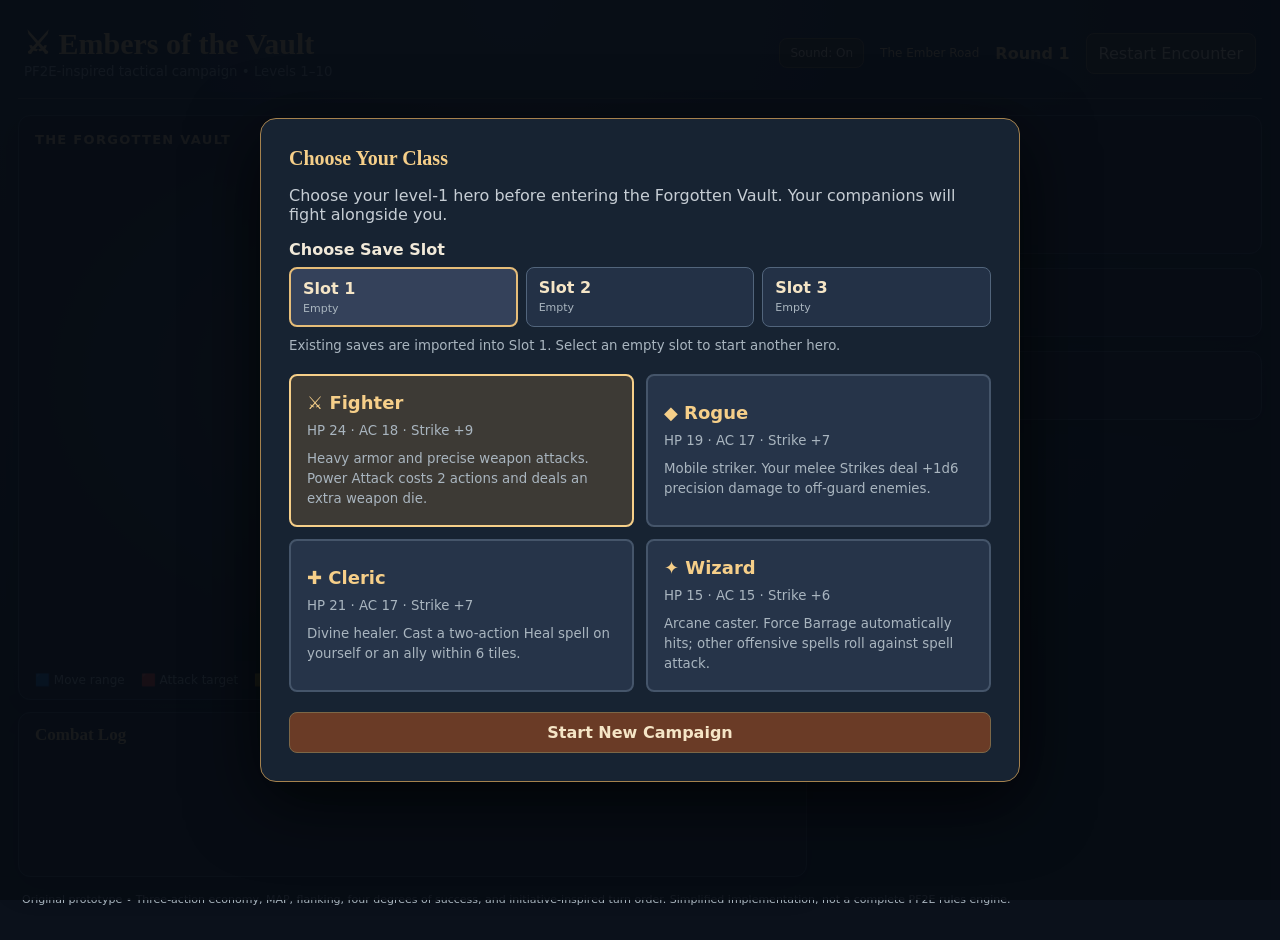
==== commit 9229d21f: "Make /preview open the active development branch automatically" ====
--- a/preview/index.html
+++ b/preview/index.html
@@ -1 +1 @@
-<!doctype html><html lang="en"><head><meta charset="utf-8"><meta name="viewport" content="width=device-width,initial-scale=1"><title>Embers of the Vault — Testing Hub</title><style>:root{color-scheme:dark;font-family:system-ui,Segoe UI,sans-serif;background:#0b111b;color:#f1e9d9}body{max-width:900px;margin:auto;padding:36px 20px;background:#0b111b}h1{color:#f7d69b}p{line-height:1.6;color:#bac7d7}a{color:#f7d69b}nav{display:flex;gap:14px;flex-wrap:wrap;margin:24px 0}#branches{display:grid;grid-template-columns:repeat(auto-fit,minmax(250px,1fr));gap:14px}.branch{border:1px solid #65573e;background:#192535;border-radius:12px;padding:18px;display:block;text-decoration:none;color:#f1e9d9}.branch:hover,.branch:focus{border-color:#f8d18b;background:#24344a}.branch strong{display:block;overflow-wrap:anywhere}.branch small{display:block;color:#b6c6d9;margin-top:9px}.current{border-color:#d4a857}footer{margin-top:32px;font-size:13px;color:#a9b7c8}</style></head><body><h1>⚔ Embers of the Vault — Testing Hub</h1><p>Select a feature or fix branch to play its independent browser build. These are development snapshots, not the production game. Branch previews are published under <code>/preview/branches/</code>.</p><nav><a href="../">Play stable main</a><a href="https://github.com/GISWindsor/embers-of-the-vault/pulls">Pull requests</a></nav><div id="branches"><p>Loading branch previews…</p></div><footer>Testing builds may use the same browser save slots as production. Back up important saves before testing. Branch snapshots refresh when the publishing workflow runs.</footer><script>fetch('./branches.json?'+Date.now()).then(r=>{if(!r.ok)throw Error('Manifest unavailable');return r.json()}).then(data=>{const box=document.getElementById('branches');box.replaceChildren();for(const item of data.branches){const a=document.createElement('a');a.className='branch'+(item.name==='feature/immediate-supply-ambush-v2'?' current':'');a.href='./branches/'+encodeURIComponent(item.slug)+'/';const title=document.createElement('strong');title.textContent=item.name;const sub=document.createElement('small');sub.textContent=item.name==='feature/immediate-supply-ambush-v2'?'Current immediate-ambush playtest':'Open playable branch preview';a.append(title,sub);box.append(a)}}).catch(()=>{document.getElementById('branches').textContent='Could not load the preview list. Please refresh.'})</script></body></html>+<!doctype html><html lang="en"><head><meta charset="utf-8"><meta name="viewport" content="width=device-width,initial-scale=1"><title>Embers of the Vault — Current Preview</title><meta http-equiv="refresh" content="0;url=./branches/feature--immediate-supply-ambush-v2/"><script>location.replace('./branches/feature--immediate-supply-ambush-v2/'+location.search+location.hash)</script></head><body><p>Opening the current development build… <a href="./branches/feature--immediate-supply-ambush-v2/">Continue to game</a></p></body></html>
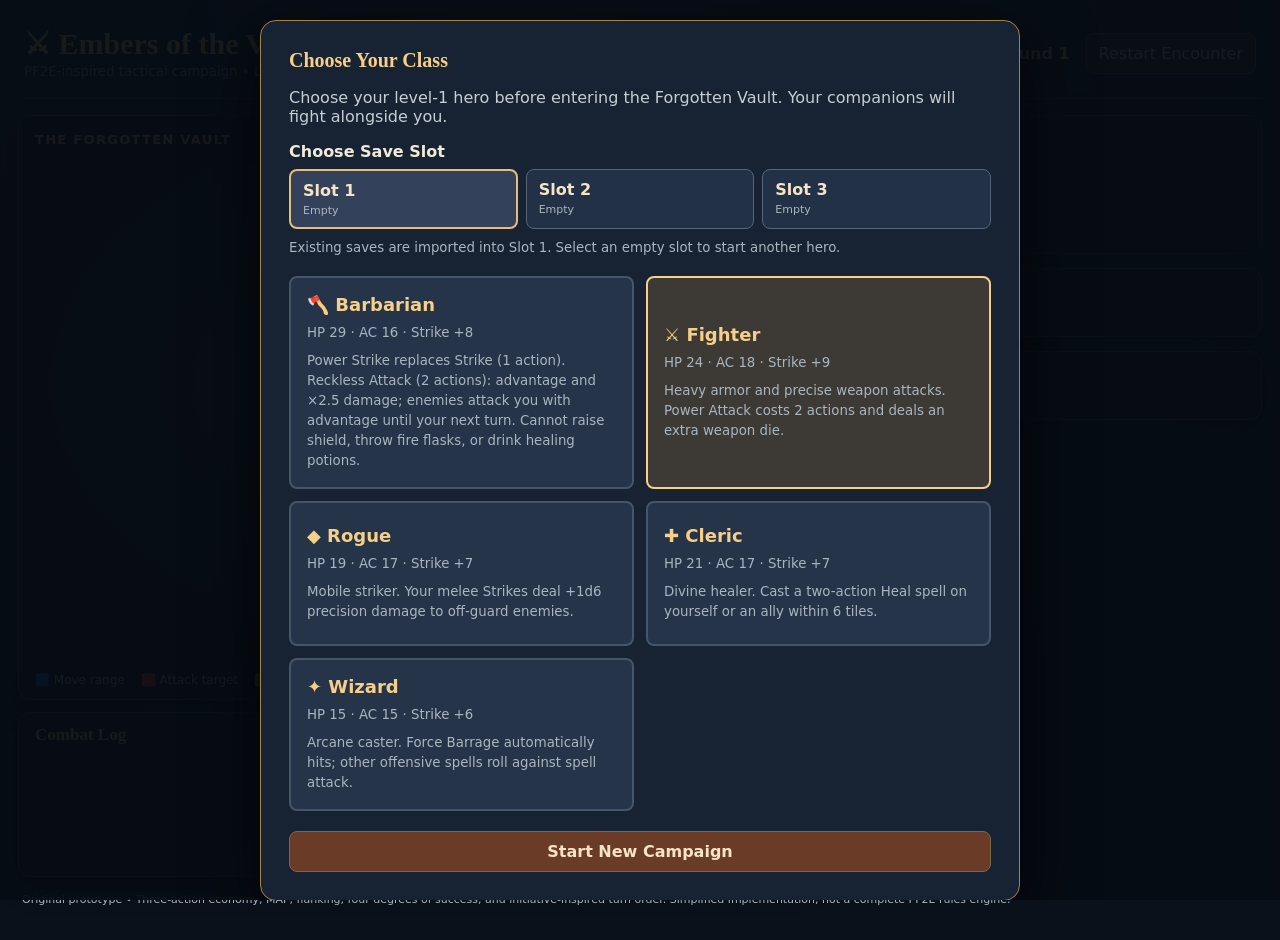
==== commit c9984928: "Set current preview to Barbarian feature branch" ====
--- a/preview/index.html
+++ b/preview/index.html
@@ -1 +1 @@
-<!doctype html><html lang="en"><head><meta charset="utf-8"><meta name="viewport" content="width=device-width,initial-scale=1"><title>Embers of the Vault — Current Preview</title><meta http-equiv="refresh" content="0;url=./branches/feature--immediate-supply-ambush-v2/"><script>location.replace('./branches/feature--immediate-supply-ambush-v2/'+location.search+location.hash)</script></head><body><p>Opening the current development build… <a href="./branches/feature--immediate-supply-ambush-v2/">Continue to game</a></p></body></html>+<!doctype html><html lang="en"><head><meta charset="utf-8"><meta name="viewport" content="width=device-width,initial-scale=1"><title>Embers of the Vault — Current Preview</title><meta http-equiv="refresh" content="0;url=./branches/feature--barbarian-class/"><script>location.replace('./branches/feature--barbarian-class/'+location.search+location.hash)</script></head><body><p>Opening the current development build… <a href="./branches/feature--barbarian-class/">Continue to game</a></p></body></html>
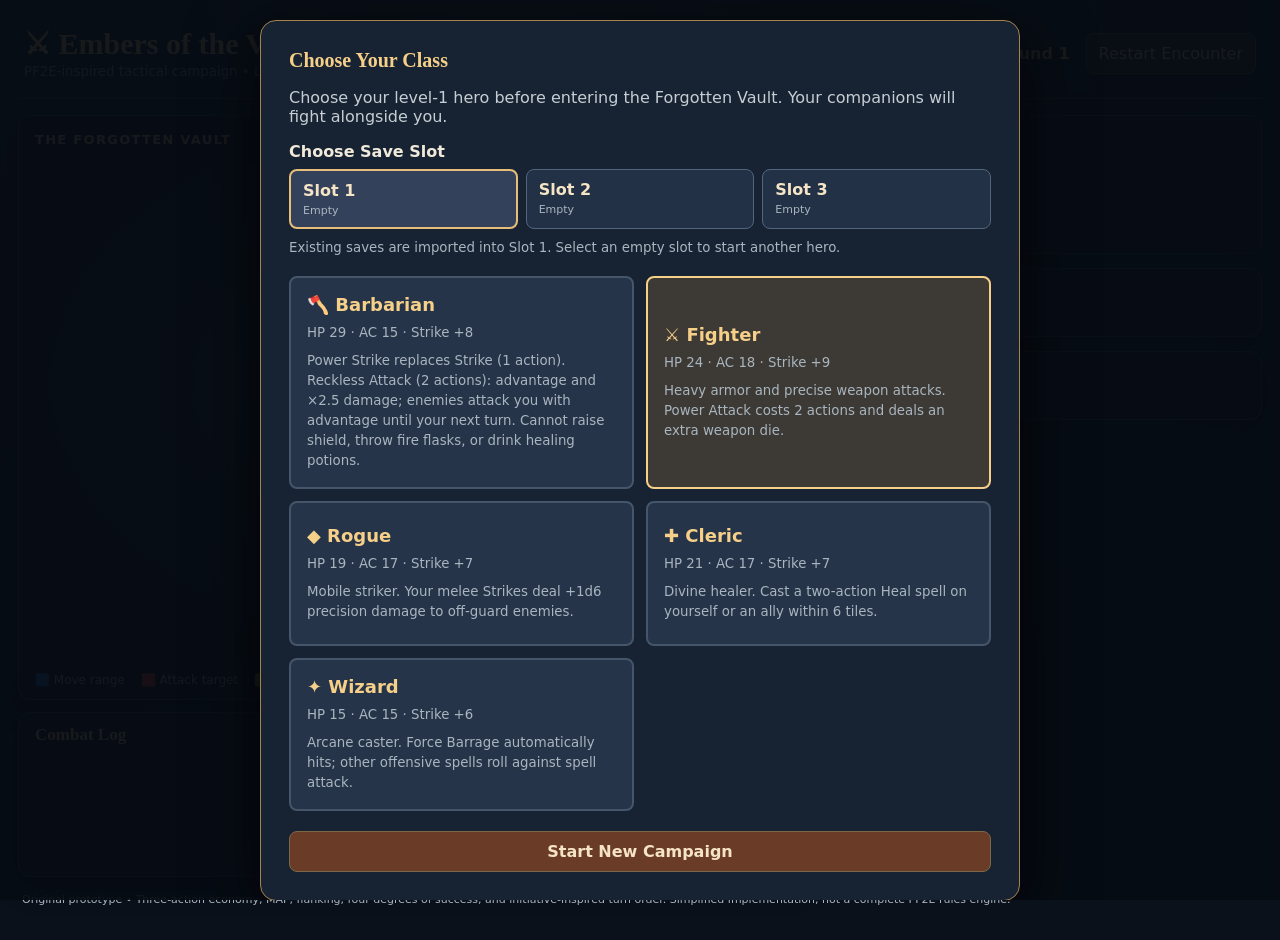
==== commit 9c9ccebf: "Point playable preview to expedition variety development build" ====
--- a/preview/index.html
+++ b/preview/index.html
@@ -1 +1 @@
-<!doctype html><html lang="en"><head><meta charset="utf-8"><meta name="viewport" content="width=device-width,initial-scale=1"><title>Embers of the Vault — Current Preview</title><meta http-equiv="refresh" content="0;url=./branches/feature--barbarian-class/"><script>location.replace('./branches/feature--barbarian-class/'+location.search+location.hash)</script></head><body><p>Opening the current development build… <a href="./branches/feature--barbarian-class/">Continue to game</a></p></body></html>+<!doctype html><html lang="en"><head><meta charset="utf-8"><meta name="viewport" content="width=device-width,initial-scale=1"><title>Embers of the Vault — Current Preview</title><meta http-equiv="refresh" content="0;url=./branches/feature--expedition-variety-bosses/"><script>location.replace('./branches/feature--expedition-variety-bosses/'+location.search+location.hash)</script></head><body><p>Opening the current development build… <a href="./branches/feature--expedition-variety-bosses/">Continue to game</a></p></body></html>
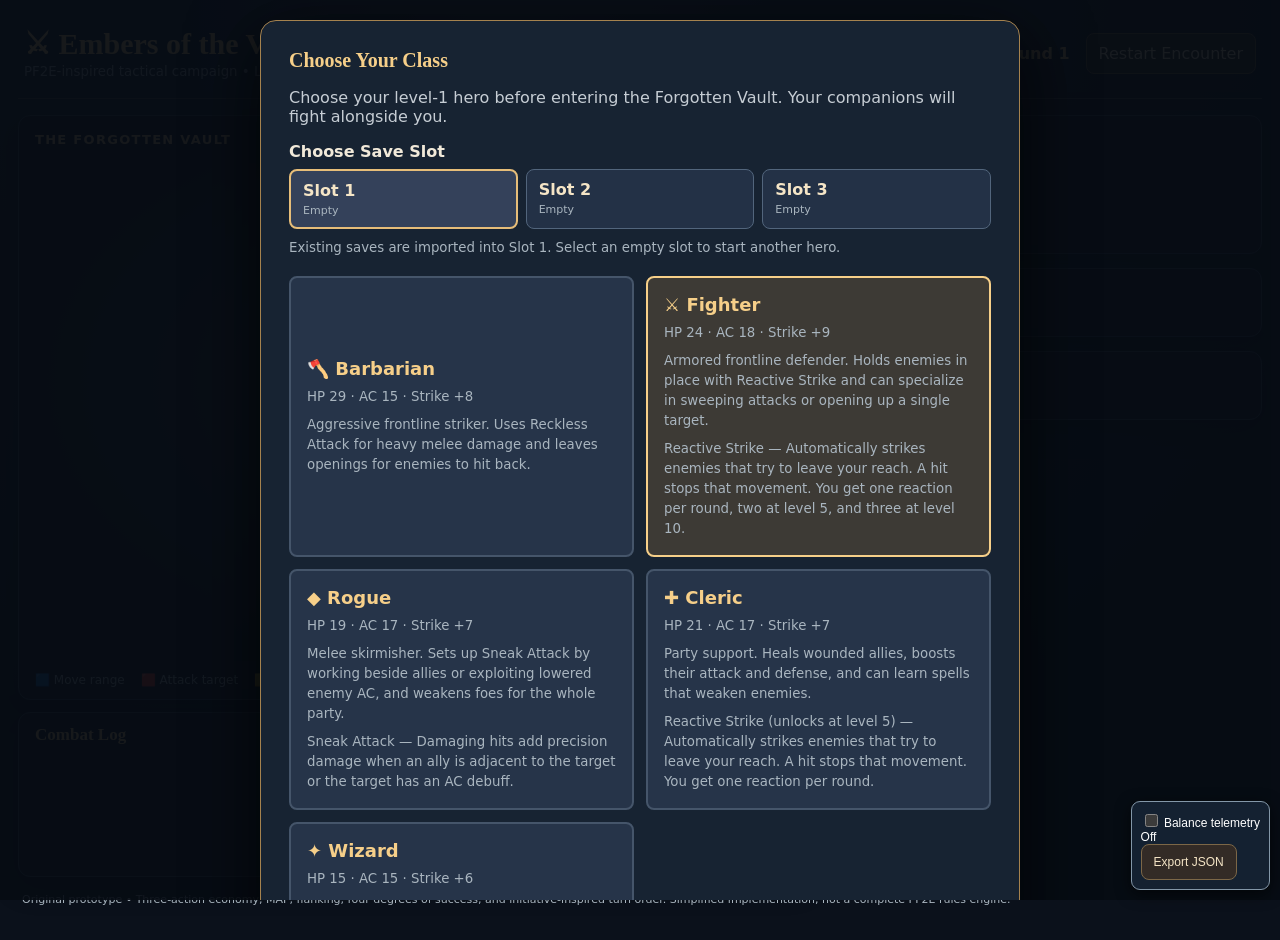
==== commit 63664e21: "Point the standard playtest preview to the current balance build" ====
--- a/preview/index.html
+++ b/preview/index.html
@@ -1 +1 @@
-<!doctype html><html lang="en"><head><meta charset="utf-8"><meta name="viewport" content="width=device-width,initial-scale=1"><title>Embers of the Vault — Current Preview</title><meta http-equiv="refresh" content="0;url=./branches/feature--expedition-variety-bosses/"><script>location.replace('./branches/feature--expedition-variety-bosses/'+location.search+location.hash)</script></head><body><p>Opening the current development build… <a href="./branches/feature--expedition-variety-bosses/">Continue to game</a></p></body></html>+<!doctype html><html lang="en"><head><meta charset="utf-8"><meta name="viewport" content="width=device-width,initial-scale=1"><title>Embers of the Vault — Current Preview</title><meta http-equiv="refresh" content="0;url=./branches/testing--balance-telemetry/"><script>location.replace('./branches/testing--balance-telemetry/'+location.search+location.hash)</script></head><body><p>Opening the current development build… <a href="./branches/testing--balance-telemetry/">Continue to game</a></p></body></html>
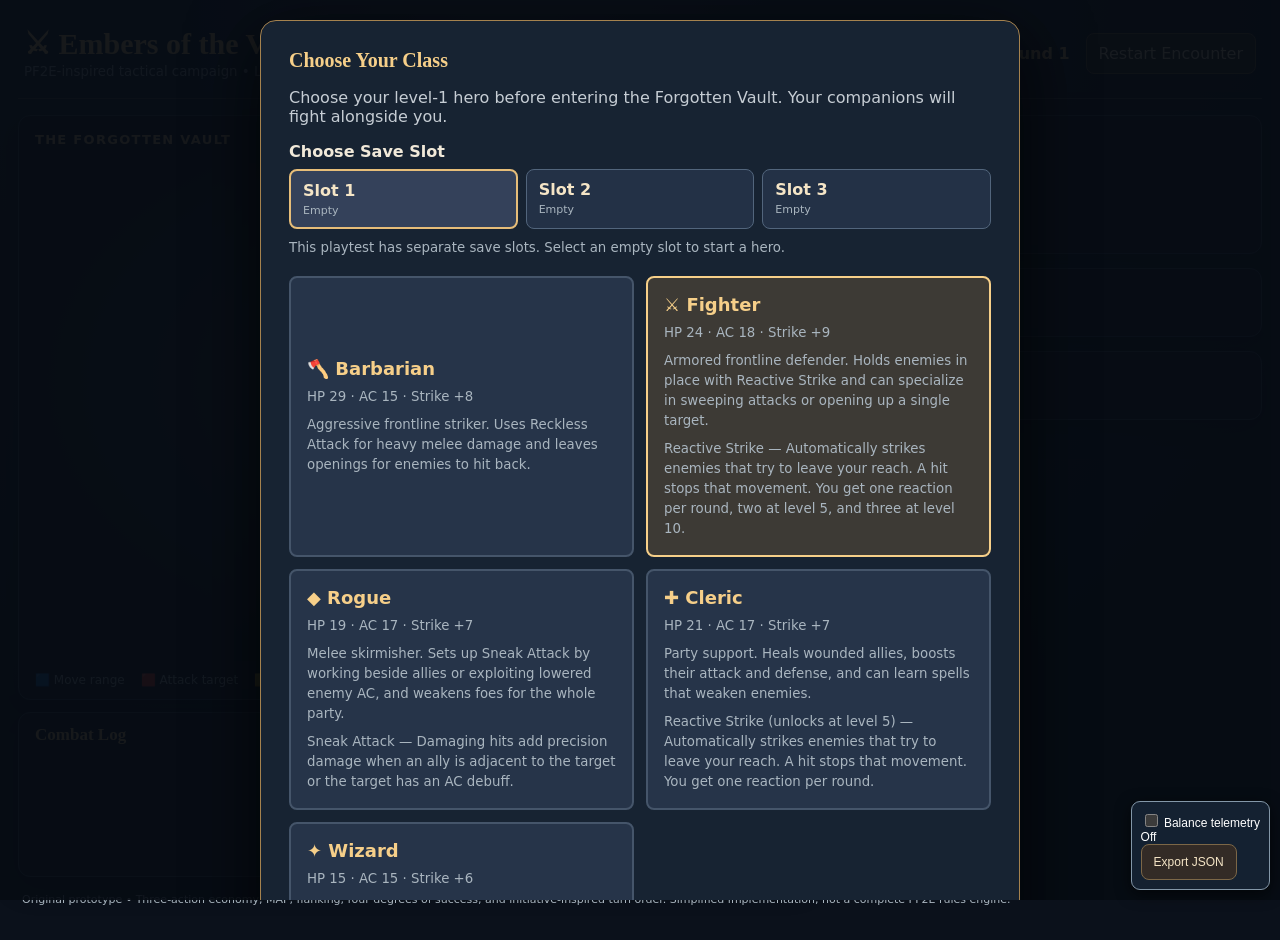
==== commit 133e724d: "Make encounter layouts the default playtest preview" ====
--- a/preview/index.html
+++ b/preview/index.html
@@ -1 +1 @@
-<!doctype html><html lang="en"><head><meta charset="utf-8"><meta name="viewport" content="width=device-width,initial-scale=1"><title>Embers of the Vault — Current Preview</title><meta http-equiv="refresh" content="0;url=./branches/testing--balance-telemetry/"><script>location.replace('./branches/testing--balance-telemetry/'+location.search+location.hash)</script></head><body><p>Opening the current development build… <a href="./branches/testing--balance-telemetry/">Continue to game</a></p></body></html>+<!doctype html><html lang="en"><head><meta charset="utf-8"><meta name="viewport" content="width=device-width,initial-scale=1"><title>Embers of the Vault — Current Preview</title><meta http-equiv="refresh" content="0;url=./branches/feature--encounter-layouts/"><script>location.replace('./branches/feature--encounter-layouts/'+location.search+location.hash)</script></head><body><p>Opening the current development build… <a href="./branches/feature--encounter-layouts/">Continue to game</a></p></body></html>
